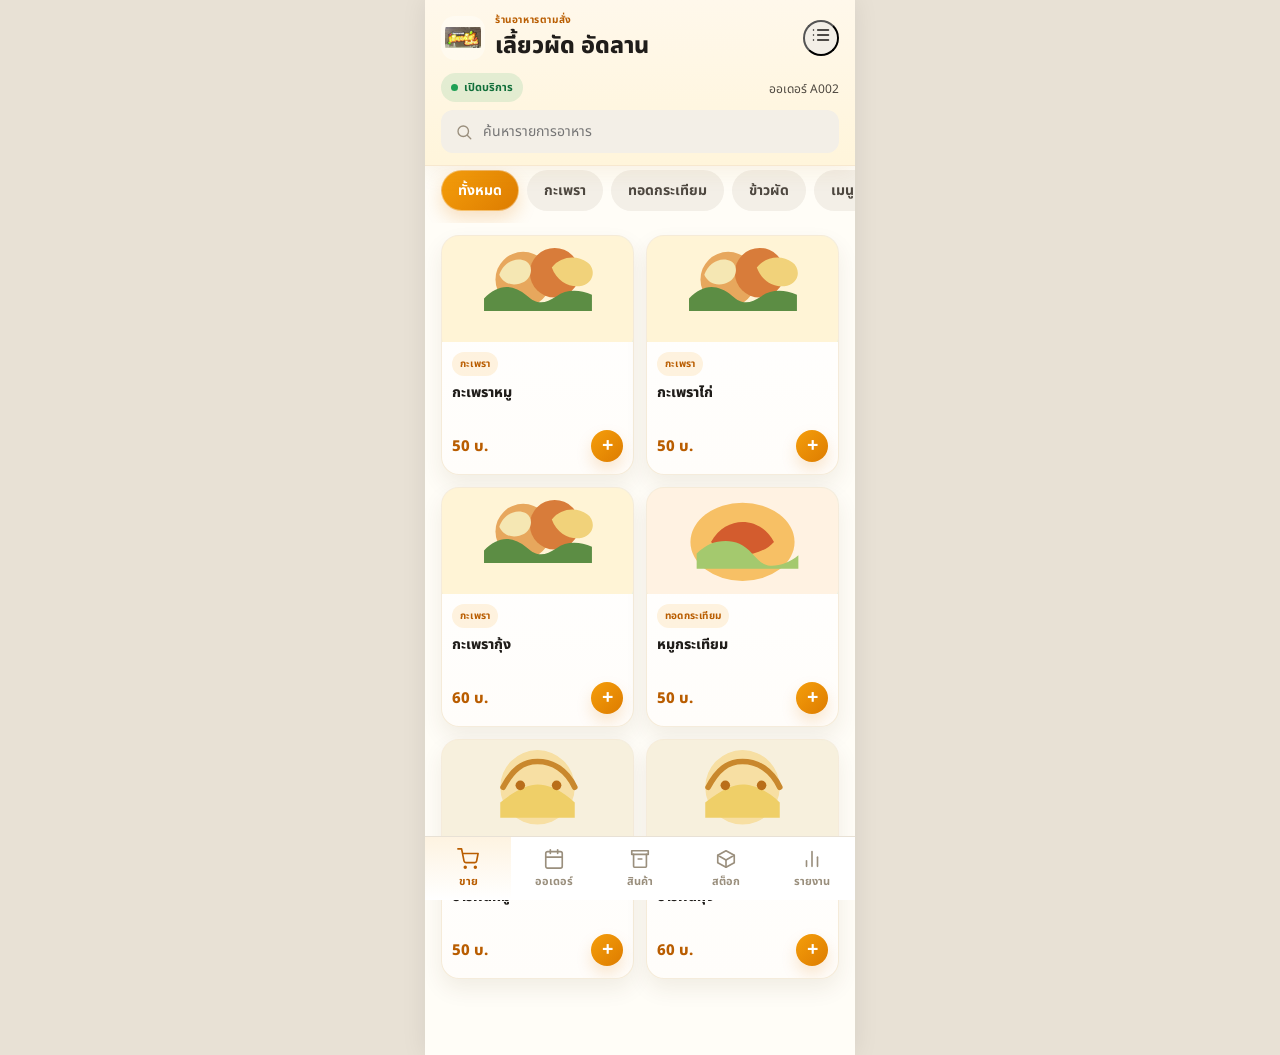
==== index.html @ 387ed3a8 "Refine food list UI" ====
<!DOCTYPE html>
<html lang="th">
<head>
<meta charset="UTF-8">
<meta name="viewport" content="width=device-width, initial-scale=1, maximum-scale=1, viewport-fit=cover">
<title>ครัวตามสั่ง POS</title>
<link rel="stylesheet" href="styles.css">
</head>
<body>

<div id="app">

  <!-- =========================================================
       SCREEN: ขาย (Sales / Order creation)
  ========================================================== -->
  <section class="screen active" id="screen-sales">
    <header class="app-header brand-header">
      <div class="header-row brand-row">
        <div class="brand-block">
          <img src="source/LOGO.png" alt="ร้านอาหารตามสั่ง" class="brand-logo">
          <div>
            <div class="brand-kicker">ร้านอาหารตามสั่ง</div>
            <h1 class="header-title">เลี้ยวผัด อัดลาน</h1>
          </div>
        </div>
        <button class="btn-icon" id="btn-goto-orders-badge" aria-label="ออเดอร์">
          <svg width="20" height="20" viewBox="0 0 24 24" fill="none" stroke="currentColor" stroke-width="1.8" stroke-linecap="round" stroke-linejoin="round"><line x1="8" y1="6" x2="21" y2="6"/><line x1="8" y1="12" x2="21" y2="12"/><line x1="8" y1="18" x2="21" y2="18"/><line x1="3" y1="6" x2="3.01" y2="6"/><line x1="3" y1="12" x2="3.01" y2="12"/><line x1="3" y1="18" x2="3.01" y2="18"/></svg>
        </button>
      </div>
      <div class="header-meta">
        <span class="status-pill">เปิดบริการ</span>
        <span class="header-sub" id="sales-order-number">ออเดอร์ A001</span>
      </div>
      <div class="search-field mt-8">
        <svg width="18" height="18" viewBox="0 0 24 24" fill="none" stroke="currentColor" stroke-width="1.8" stroke-linecap="round" stroke-linejoin="round"><circle cx="11" cy="11" r="7"/><line x1="21" y1="21" x2="16.65" y2="16.65"/></svg>
        <input type="text" id="sales-search" placeholder="ค้นหารายการอาหาร">
      </div>
    </header>

    <div class="tabs-scroll" id="sales-category-tabs"></div>

    <div id="sales-menu-grid" class="menu-grid"></div>
    <div id="sales-empty" class="empty-state hidden"></div>

    <div class="sticky-bar hidden" id="sales-cart-bar">
      <button class="cart-bar-btn" id="btn-view-cart">
        <span id="cart-bar-text">ดูตะกร้า</span>
        <svg width="18" height="18" viewBox="0 0 24 24" fill="none" stroke="currentColor" stroke-width="2" stroke-linecap="round" stroke-linejoin="round"><polyline points="9 18 15 12 9 6"/></svg>
      </button>
    </div>
  </section>

  <!-- =========================================================
       SCREEN: ตะกร้า (Cart / order summary) — reached from sales
  ========================================================== -->
  <section class="screen" id="screen-cart">
    <header class="app-header">
      <div class="header-row">
        <button class="btn-icon" id="btn-cart-back"><svg width="20" height="20" viewBox="0 0 24 24" fill="none" stroke="currentColor" stroke-width="2" stroke-linecap="round" stroke-linejoin="round"><polyline points="15 18 9 12 15 6"/></svg></button>
        <div>
          <h1 class="header-title" style="text-align:right">ตะกร้า</h1>
          <div class="header-sub" id="cart-order-number" style="text-align:right">A001</div>
        </div>
      </div>
    </header>

    <div class="section" id="cart-items-wrap"></div>
    <div class="empty-state hidden" id="cart-empty">
      <svg width="48" height="48" viewBox="0 0 24 24" fill="none" stroke="currentColor" stroke-width="1.5" stroke-linecap="round" stroke-linejoin="round"><circle cx="9" cy="21" r="1"/><circle cx="20" cy="21" r="1"/><path d="M1 1h4l2.68 13.39a2 2 0 0 0 2 1.61h9.72a2 2 0 0 0 2-1.61L23 6H6"/></svg>
      <div class="empty-state-title">ยังไม่มีรายการในตะกร้า</div>
      <div>เลือกเมนูจากหน้าขายเพื่อเริ่มออเดอร์</div>
    </div>

    <div class="section" id="cart-summary-wrap"></div>

    <div class="sticky-cta-wrap">
      <button class="btn btn-primary btn-block btn-lg" id="btn-confirm-order">ยืนยันและส่งเข้าครัว</button>
    </div>
  </section>

  <!-- =========================================================
       SCREEN: ออเดอร์ (Order & kitchen management)
  ========================================================== -->
  <section class="screen" id="screen-orders">
    <header class="app-header">
      <h1 class="header-title">ออเดอร์</h1>
      <div class="header-sub">จัดการออเดอร์และครัว</div>
    </header>
    <div class="tabs-underline" id="orders-tabs"></div>
    <div id="orders-list" class="mt-16"></div>
    <div class="empty-state hidden" id="orders-empty"></div>
  </section>

  <!-- =========================================================
       SCREEN: สินค้า (Product management)
  ========================================================== -->
  <section class="screen" id="screen-products">
    <header class="app-header">
      <h1 class="header-title">สินค้า</h1>
      <div class="header-sub">จัดการเมนู หมวดหมู่ และรายการเสริม</div>
    </header>
    <div class="tabs-underline" id="products-tabs"></div>

    <!-- Sub-tab: รายการอาหาร -->
    <div id="products-pane-items" class="products-pane">
      <div class="section" style="padding-bottom:0">
        <div class="search-field">
          <svg width="18" height="18" viewBox="0 0 24 24" fill="none" stroke="currentColor" stroke-width="1.8" stroke-linecap="round" stroke-linejoin="round"><circle cx="11" cy="11" r="7"/><line x1="21" y1="21" x2="16.65" y2="16.65"/></svg>
          <input type="text" id="products-search" placeholder="ค้นหาเมนู">
        </div>
      </div>
      <div class="tabs-scroll" id="products-filter-tabs"></div>
      <div class="section" id="products-items-list"></div>
      <div class="empty-state hidden" id="products-items-empty"></div>
    </div>

    <!-- Sub-tab: หมวดหมู่ -->
    <div id="products-pane-categories" class="products-pane hidden">
      <div class="section" id="categories-list"></div>
    </div>

    <!-- Sub-tab: รายการเสริม -->
    <div id="products-pane-addons" class="products-pane hidden">
      <div class="section" id="addons-list"></div>
    </div>

    <!-- Sub-tab: หมายเหตุ -->
    <div id="products-pane-comments" class="products-pane hidden">
      <div class="section" id="comments-list"></div>
    </div>

    <button class="fab" id="btn-products-fab">+ <span id="products-fab-label">เพิ่มเมนู</span></button>
  </section>

  <!-- =========================================================
       SCREEN: สต็อก (Inventory)
  ========================================================== -->
  <section class="screen" id="screen-stock">
    <header class="app-header">
      <h1 class="header-title">สต็อก</h1>
      <div class="header-sub">จัดการวัตถุดิบและสต็อก</div>
    </header>

    <div class="section" style="padding-bottom:0">
      <div class="search-field">
        <svg width="18" height="18" viewBox="0 0 24 24" fill="none" stroke="currentColor" stroke-width="1.8" stroke-linecap="round" stroke-linejoin="round"><circle cx="11" cy="11" r="7"/><line x1="21" y1="21" x2="16.65" y2="16.65"/></svg>
        <input type="text" id="stock-search" placeholder="ค้นหาวัตถุดิบ">
      </div>
    </div>
    <div class="tabs-scroll" id="stock-filter-tabs"></div>

    <div class="summary-grid cols-3 mt-8" id="stock-summary"></div>

    <div class="section" id="stock-list"></div>
    <div class="empty-state hidden" id="stock-empty"></div>

    <button class="fab" id="btn-add-ingredient">+ เพิ่มวัตถุดิบ</button>
  </section>

  <!-- =========================================================
       SCREEN: รายงาน (Reports)
  ========================================================== -->
  <section class="screen" id="screen-reports">
    <header class="app-header">
      <h1 class="header-title">รายงาน</h1>
      <div class="header-sub">สรุปรายได้และรายจ่าย</div>
    </header>

    <div class="tabs-scroll" id="reports-date-tabs"></div>
    <div class="section hidden" id="reports-custom-range">
      <div class="form-row">
        <div class="form-group">
          <label class="form-label">จากวันที่</label>
          <input type="date" class="form-input" id="reports-date-from">
        </div>
        <div class="form-group">
          <label class="form-label">ถึงวันที่</label>
          <input type="date" class="form-input" id="reports-date-to">
        </div>
      </div>
    </div>

    <div class="summary-grid" id="reports-summary"></div>

    <div class="tabs-underline mt-16" id="reports-tabs"></div>

    <!-- Sales report pane -->
    <div id="reports-pane-sales" class="reports-pane">
      <div class="section">
        <div class="card">
          <div class="section-title" style="margin-bottom:4px">ยอดขายรายวัน</div>
          <div class="bar-chart" id="reports-chart"></div>
        </div>
      </div>
      <div class="section">
        <div class="section-title">เมนูขายดี 5 อันดับ</div>
        <div id="reports-top-items"></div>
      </div>
      <div class="section">
        <div class="section-title">รายการขายทั้งหมด</div>
        <div id="reports-tx-list"></div>
      </div>
    </div>

    <!-- Expense report pane -->
    <div id="reports-pane-expenses" class="reports-pane hidden">
      <div class="section" id="expense-by-category"></div>
      <div class="section">
        <div class="section-title">รายการรายจ่าย</div>
        <div id="expenses-list"></div>
        <div class="empty-state hidden" id="expenses-empty"></div>
      </div>
      <button class="fab" id="btn-add-expense">+ เพิ่มรายจ่าย</button>
    </div>
  </section>

  <!-- =========================================================
       BOTTOM NAVIGATION
  ========================================================== -->
  <nav class="bottom-nav" id="bottom-nav">
    <button class="nav-item" data-screen="sales">
      <svg viewBox="0 0 24 24" fill="none" stroke="currentColor" stroke-width="1.8" stroke-linecap="round" stroke-linejoin="round"><circle cx="9" cy="21" r="1"/><circle cx="20" cy="21" r="1"/><path d="M1 1h4l2.68 13.39a2 2 0 0 0 2 1.61h9.72a2 2 0 0 0 2-1.61L23 6H6"/></svg>
      <span>ขาย</span>
    </button>
    <button class="nav-item" data-screen="orders">
      <svg viewBox="0 0 24 24" fill="none" stroke="currentColor" stroke-width="1.8" stroke-linecap="round" stroke-linejoin="round"><rect x="3" y="4" width="18" height="18" rx="2"/><line x1="16" y1="2" x2="16" y2="6"/><line x1="8" y1="2" x2="8" y2="6"/><line x1="3" y1="10" x2="21" y2="10"/></svg>
      <span>ออเดอร์</span>
    </button>
    <button class="nav-item" data-screen="products">
      <svg viewBox="0 0 24 24" fill="none" stroke="currentColor" stroke-width="1.8" stroke-linecap="round" stroke-linejoin="round"><path d="M3 3h18v4H3z"/><path d="M5 7v13a1 1 0 0 0 1 1h12a1 1 0 0 0 1-1V7"/><line x1="10" y1="12" x2="14" y2="12"/></svg>
      <span>สินค้า</span>
    </button>
    <button class="nav-item" data-screen="stock">
      <svg viewBox="0 0 24 24" fill="none" stroke="currentColor" stroke-width="1.8" stroke-linecap="round" stroke-linejoin="round"><path d="M21 8l-9-5-9 5 9 5 9-5z"/><path d="M3 8v8l9 5 9-5V8"/><path d="M12 13v8"/></svg>
      <span>สต็อก</span>
    </button>
    <button class="nav-item" data-screen="reports">
      <svg viewBox="0 0 24 24" fill="none" stroke="currentColor" stroke-width="1.8" stroke-linecap="round" stroke-linejoin="round"><line x1="18" y1="20" x2="18" y2="10"/><line x1="12" y1="20" x2="12" y2="4"/><line x1="6" y1="20" x2="6" y2="14"/></svg>
      <span>รายงาน</span>
    </button>
  </nav>

  <!-- =========================================================
       OVERLAY / SHEETS / MODALS (shared)
  ========================================================== -->

  <!-- Product customization bottom sheet -->
  <div class="overlay" id="overlay-customize">
    <div class="sheet" style="max-height:92vh">
      <div class="sheet-handle"></div>
      <div class="sheet-header">
        <h2 id="customize-title">เมนู</h2>
        <button class="btn-icon" data-close="overlay-customize"><svg width="18" height="18" viewBox="0 0 24 24" fill="none" stroke="currentColor" stroke-width="2" stroke-linecap="round" stroke-linejoin="round"><line x1="18" y1="6" x2="6" y2="18"/><line x1="6" y1="6" x2="18" y2="18"/></svg></button>
      </div>
      <div class="sheet-body" id="customize-body"></div>
      <div class="sheet-footer">
        <div class="flex-between mt-8" style="margin-bottom:10px">
          <span class="text-secondary font-bold">ราคารวม</span>
          <span class="font-bold" id="customize-total" style="font-size:var(--fs-h2);color:var(--color-primary-dark)">0 บาท</span>
        </div>
        <button class="btn btn-primary btn-block btn-lg" id="btn-add-to-cart">เพิ่มลงตะกร้า</button>
      </div>
    </div>
  </div>

  <!-- Confirm send-to-kitchen modal -->
  <div class="overlay" id="overlay-confirm-order">
    <div class="modal">
      <h2>ยืนยันส่งออเดอร์เข้าครัว</h2>
      <p id="confirm-order-text">ต้องการส่งออเดอร์นี้เข้าครัวใช่หรือไม่?</p>
      <div class="modal-actions">
        <button class="btn btn-secondary" data-close="overlay-confirm-order">ยกเลิก</button>
        <button class="btn btn-primary" id="btn-confirm-order-yes">ยืนยัน</button>
      </div>
    </div>
  </div>

  <!-- Cancel order: reason sheet -->
  <div class="overlay" id="overlay-cancel-order">
    <div class="sheet">
      <div class="sheet-handle"></div>
      <div class="sheet-header">
        <h2>ยกเลิกออเดอร์</h2>
        <button class="btn-icon" data-close="overlay-cancel-order"><svg width="18" height="18" viewBox="0 0 24 24" fill="none" stroke="currentColor" stroke-width="2" stroke-linecap="round" stroke-linejoin="round"><line x1="18" y1="6" x2="6" y2="18"/><line x1="6" y1="6" x2="18" y2="18"/></svg></button>
      </div>
      <div class="sheet-body">
        <p class="text-secondary" style="margin-top:0">กรุณาเลือกเหตุผลในการยกเลิกออเดอร์</p>
        <div class="chip-select" id="cancel-reason-options"></div>
        <div class="form-group mt-16">
          <label class="form-label">หมายเหตุเพิ่มเติม (ถ้ามี)</label>
          <textarea class="form-textarea" id="cancel-reason-note" placeholder="ระบุรายละเอียดเพิ่มเติม"></textarea>
        </div>
      </div>
      <div class="sheet-footer">
        <button class="btn btn-danger btn-block btn-lg" id="btn-cancel-order-confirm">ยืนยันยกเลิกออเดอร์</button>
      </div>
    </div>
  </div>

  <!-- Order overflow menu -->
  <div class="overlay" id="overlay-order-menu">
    <div class="sheet">
      <div class="sheet-handle"></div>
      <div class="sheet-body" style="padding-top:8px">
        <button class="btn btn-danger-outline btn-block" id="btn-open-cancel-order"><svg width="18" height="18" viewBox="0 0 24 24" fill="none" stroke="currentColor" stroke-width="1.8" stroke-linecap="round" stroke-linejoin="round"><polyline points="3 6 5 6 21 6"/><path d="M19 6l-1 14a2 2 0 0 1-2 2H8a2 2 0 0 1-2-2L5 6"/><path d="M10 11v6"/><path d="M14 11v6"/><path d="M9 6V4a1 1 0 0 1 1-1h4a1 1 0 0 1 1 1v2"/></svg> ยกเลิกออเดอร์</button>
      </div>
    </div>
  </div>

  <!-- Order detail modal (from reports tx list) -->
  <div class="overlay" id="overlay-order-detail">
    <div class="sheet">
      <div class="sheet-handle"></div>
      <div class="sheet-header">
        <h2 id="order-detail-title">รายละเอียดออเดอร์</h2>
        <button class="btn-icon" data-close="overlay-order-detail"><svg width="18" height="18" viewBox="0 0 24 24" fill="none" stroke="currentColor" stroke-width="2" stroke-linecap="round" stroke-linejoin="round"><line x1="18" y1="6" x2="6" y2="18"/><line x1="6" y1="6" x2="18" y2="18"/></svg></button>
      </div>
      <div class="sheet-body" id="order-detail-body"></div>
    </div>
  </div>

  <!-- Add / Edit menu item sheet -->
  <div class="overlay" id="overlay-menu-form">
    <div class="sheet" style="max-height:92vh">
      <div class="sheet-handle"></div>
      <div class="sheet-header">
        <h2 id="menu-form-title">เพิ่มเมนู</h2>
        <button class="btn-icon" data-close="overlay-menu-form"><svg width="18" height="18" viewBox="0 0 24 24" fill="none" stroke="currentColor" stroke-width="2" stroke-linecap="round" stroke-linejoin="round"><line x1="18" y1="6" x2="6" y2="18"/><line x1="6" y1="6" x2="18" y2="18"/></svg></button>
      </div>
      <div class="sheet-body">
        <div class="form-group">
          <label class="form-label">ชื่อเมนู</label>
          <input type="text" class="form-input" id="menu-form-name" placeholder="เช่น กะเพราหมู">
          <div class="form-error">กรุณากรอกชื่อเมนู</div>
        </div>
        <div class="form-group">
          <label class="form-label">หมวดหมู่</label>
          <select class="form-select" id="menu-form-category"></select>
        </div>
        <div class="form-group">
          <label class="form-label">ราคา (บาท)</label>
          <input type="number" inputmode="decimal" class="form-input" id="menu-form-price" placeholder="0">
          <div class="form-error">กรุณากรอกราคาให้ถูกต้อง</div>
        </div>
        <div class="form-group">
          <label class="form-label">รูป Thumbnail เมนู</label>
          <input type="file" accept="image/*" class="form-file" id="menu-form-image">
          <div class="menu-image-preview" id="menu-form-image-preview"></div>
        </div>
        <div class="form-group">
          <label class="form-label">รายการเสริมที่ใช้ได้</label>
          <div class="chip-select" id="menu-form-addons"></div>
        </div>
        <div class="form-group">
          <div class="flex-between">
            <label class="form-label" style="margin:0">สถานะเปิดขาย</label>
            <label class="switch"><input type="checkbox" id="menu-form-active" checked><span class="switch-track"></span></label>
          </div>
        </div>
      </div>
      <div class="sheet-footer">
        <button class="btn btn-primary btn-block btn-lg" id="btn-save-menu">บันทึกเมนู</button>
      </div>
    </div>
  </div>

  <!-- Add / Edit category modal -->
  <div class="overlay" id="overlay-category-form">
    <div class="modal">
      <h2 id="category-form-title">เพิ่มหมวดหมู่</h2>
      <div class="form-group">
        <label class="form-label">ชื่อหมวดหมู่</label>
        <input type="text" class="form-input" id="category-form-name" placeholder="เช่น กะเพรา">
        <div class="form-error">กรุณากรอกชื่อหมวดหมู่</div>
      </div>
      <div class="modal-actions">
        <button class="btn btn-secondary" data-close="overlay-category-form">ยกเลิก</button>
        <button class="btn btn-primary" id="btn-save-category">บันทึก</button>
      </div>
    </div>
  </div>

  <!-- Add / Edit addon modal -->
  <div class="overlay" id="overlay-addon-form">
    <div class="modal">
      <h2 id="addon-form-title">เพิ่มรายการเสริม</h2>
      <div class="form-group">
        <label class="form-label">ชื่อรายการเสริม</label>
        <input type="text" class="form-input" id="addon-form-name" placeholder="เช่น ไข่ดาว">
        <div class="form-error">กรุณากรอกชื่อรายการ</div>
      </div>
      <div class="form-group">
        <label class="form-label">ราคา (บาท)</label>
        <input type="number" inputmode="decimal" class="form-input" id="addon-form-price" placeholder="0">
      </div>
      <div class="modal-actions">
        <button class="btn btn-secondary" data-close="overlay-addon-form">ยกเลิก</button>
        <button class="btn btn-primary" id="btn-save-addon">บันทึก</button>
      </div>
    </div>
  </div>

  <!-- Add / Edit preset comment modal -->
  <div class="overlay" id="overlay-comment-form">
    <div class="modal">
      <h2 id="comment-form-title">เพิ่มหมายเหตุ</h2>
      <div class="form-group">
        <label class="form-label">ข้อความหมายเหตุ</label>
        <input type="text" class="form-input" id="comment-form-text" placeholder="เช่น ไม่ใส่พริก">
        <div class="form-error">กรุณากรอกข้อความ</div>
      </div>
      <div class="modal-actions">
        <button class="btn btn-secondary" data-close="overlay-comment-form">ยกเลิก</button>
        <button class="btn btn-primary" id="btn-save-comment">บันทึก</button>
      </div>
    </div>
  </div>

  <!-- Add ingredient sheet -->
  <div class="overlay" id="overlay-ingredient-form">
    <div class="sheet" style="max-height:92vh">
      <div class="sheet-handle"></div>
      <div class="sheet-header">
        <h2>เพิ่มวัตถุดิบ</h2>
        <button class="btn-icon" data-close="overlay-ingredient-form"><svg width="18" height="18" viewBox="0 0 24 24" fill="none" stroke="currentColor" stroke-width="2" stroke-linecap="round" stroke-linejoin="round"><line x1="18" y1="6" x2="6" y2="18"/><line x1="6" y1="6" x2="18" y2="18"/></svg></button>
      </div>
      <div class="sheet-body">
        <div class="form-group">
          <label class="form-label">ชื่อวัตถุดิบ</label>
          <input type="text" class="form-input" id="ingredient-form-name" placeholder="เช่น เนื้อหมู">
          <div class="form-error">กรุณากรอกชื่อวัตถุดิบ</div>
        </div>
        <div class="form-row">
          <div class="form-group">
            <label class="form-label">จำนวนเริ่มต้น</label>
            <input type="number" inputmode="decimal" class="form-input" id="ingredient-form-qty" placeholder="0">
          </div>
          <div class="form-group">
            <label class="form-label">หน่วย</label>
            <select class="form-select" id="ingredient-form-unit">
              <option value="กรัม">กรัม</option>
              <option value="กิโลกรัม">กิโลกรัม</option>
              <option value="มิลลิลิตร">มิลลิลิตร</option>
              <option value="ลิตร">ลิตร</option>
              <option value="ขวด">ขวด</option>
              <option value="ชิ้น">ชิ้น</option>
            </select>
          </div>
        </div>
        <div class="form-group">
          <label class="form-label">ราคาต่อหน่วย (บาท)</label>
          <input type="number" inputmode="decimal" class="form-input" id="ingredient-form-price" placeholder="0">
        </div>
        <div class="form-group">
          <label class="form-label">สต็อกขั้นต่ำ (ไม่บังคับ)</label>
          <input type="number" inputmode="decimal" class="form-input" id="ingredient-form-min" placeholder="0">
        </div>
      </div>
      <div class="sheet-footer">
        <button class="btn btn-primary btn-block btn-lg" id="btn-save-ingredient">บันทึกวัตถุดิบ</button>
      </div>
    </div>
  </div>

  <!-- Stock adjustment sheet -->
  <div class="overlay" id="overlay-stock-adjust">
    <div class="sheet" style="max-height:92vh">
      <div class="sheet-handle"></div>
      <div class="sheet-header">
        <h2 id="stock-adjust-title">ปรับสต็อก</h2>
        <button class="btn-icon" data-close="overlay-stock-adjust"><svg width="18" height="18" viewBox="0 0 24 24" fill="none" stroke="currentColor" stroke-width="2" stroke-linecap="round" stroke-linejoin="round"><line x1="18" y1="6" x2="6" y2="18"/><line x1="6" y1="6" x2="18" y2="18"/></svg></button>
      </div>
      <div class="sheet-body">
        <div class="card" style="margin-bottom:16px">
          <div class="flex-between">
            <span class="text-secondary">จำนวนคงเหลือปัจจุบัน</span>
            <span class="font-bold" id="stock-adjust-current">0</span>
          </div>
        </div>
        <div class="form-group">
          <label class="form-label">ประเภทการปรับ</label>
          <div class="chip-select" id="stock-adjust-type"></div>
        </div>
        <div class="form-group">
          <label class="form-label" id="stock-adjust-qty-label">จำนวนที่เพิ่ม/ลด</label>
          <input type="number" inputmode="decimal" class="form-input" id="stock-adjust-qty" placeholder="0">
        </div>
        <div class="card" style="margin-bottom:16px">
          <div class="flex-between">
            <span class="text-secondary">จำนวนคงเหลือหลังปรับ</span>
            <span class="font-bold" id="stock-adjust-after">0</span>
          </div>
          <div class="badge badge-red mt-8 hidden" id="stock-adjust-warning">ใกล้หมด</div>
        </div>
        <div class="form-group">
          <label class="form-label">หมายเหตุ</label>
          <textarea class="form-textarea" id="stock-adjust-note" placeholder="ระบุหมายเหตุ (ถ้ามี)"></textarea>
        </div>
      </div>
      <div class="sheet-footer">
        <button class="btn btn-primary btn-block btn-lg" id="btn-save-stock-adjust">ยืนยันการปรับสต็อก</button>
      </div>
    </div>
  </div>

  <!-- Add expense sheet -->
  <div class="overlay" id="overlay-expense-form">
    <div class="sheet" style="max-height:92vh">
      <div class="sheet-handle"></div>
      <div class="sheet-header">
        <h2 id="expense-form-title">เพิ่มรายจ่าย</h2>
        <button class="btn-icon" data-close="overlay-expense-form"><svg width="18" height="18" viewBox="0 0 24 24" fill="none" stroke="currentColor" stroke-width="2" stroke-linecap="round" stroke-linejoin="round"><line x1="18" y1="6" x2="6" y2="18"/><line x1="6" y1="6" x2="18" y2="18"/></svg></button>
      </div>
      <div class="sheet-body">
        <div class="form-group">
          <label class="form-label">ชื่อรายการ</label>
          <input type="text" class="form-input" id="expense-form-name" placeholder="เช่น ซื้อวัตถุดิบตลาดสด">
          <div class="form-error">กรุณากรอกชื่อรายการ</div>
        </div>
        <div class="form-group">
          <label class="form-label">หมวดหมู่</label>
          <select class="form-select" id="expense-form-category">
            <option value="ค่าวัตถุดิบ">ค่าวัตถุดิบ</option>
            <option value="ค่าเช่าที่">ค่าเช่าที่</option>
            <option value="ค่าน้ำ">ค่าน้ำ</option>
            <option value="ค่าไฟ">ค่าไฟ</option>
            <option value="ค่าแรง">ค่าแรง</option>
            <option value="อื่นๆ">อื่นๆ</option>
          </select>
        </div>
        <div class="form-group">
          <label class="form-label">จำนวนเงิน (บาท)</label>
          <input type="number" inputmode="decimal" class="form-input" id="expense-form-amount" placeholder="0">
          <div class="form-error">กรุณากรอกจำนวนเงินให้ถูกต้อง</div>
        </div>
        <div class="form-group">
          <label class="form-label">วันที่</label>
          <input type="date" class="form-input" id="expense-form-date">
        </div>
        <div class="form-group">
          <label class="form-label">หมายเหตุ</label>
          <textarea class="form-textarea" id="expense-form-note" placeholder="ระบุหมายเหตุ (ถ้ามี)"></textarea>
        </div>
      </div>
      <div class="sheet-footer">
        <button class="btn btn-primary btn-block btn-lg" id="btn-save-expense">บันทึกรายจ่าย</button>
      </div>
    </div>
  </div>

  <!-- Generic delete confirmation modal -->
  <div class="overlay" id="overlay-delete-confirm">
    <div class="modal">
      <h2>ยืนยันการลบ</h2>
      <p id="delete-confirm-text">ต้องการลบรายการนี้ใช่หรือไม่? การลบไม่สามารถย้อนกลับได้</p>
      <div class="modal-actions">
        <button class="btn btn-secondary" data-close="overlay-delete-confirm">ยกเลิก</button>
        <button class="btn btn-danger" id="btn-delete-confirm-yes">ลบ</button>
      </div>
    </div>
  </div>

  <!-- Toasts -->
  <div class="toast-container" id="toast-container"></div>

</div>

<script>
/* =========================================================================
   ครัวตามสั่ง POS — Application Logic
   All state lives in localStorage under STORAGE_KEY. No backend, no build step.
   ========================================================================= */

(function () {
  'use strict';

  var STORAGE_KEY = 'krua_tamsang_pos_v1';
  var CLOUD_STATE_ENDPOINT = '/api/state';

  function canUseCloudflareSync() {
    var host = window.location.hostname || '';
    return host !== 'localhost' && host !== '127.0.0.1' && window.location.protocol !== 'file:';
  }

  async function syncStateToCloudflare(s) {
    if (!canUseCloudflareSync()) return;

    try {
      await fetch(CLOUD_STATE_ENDPOINT, {
        method: 'POST',
        headers: { 'Content-Type': 'application/json' },
        body: JSON.stringify(s || state)
      });
    } catch (e) {
      // Cloud sync is optional. Keep working in local mode if it fails.
    }
  }

  async function hydrateStateFromCloudflare() {
    if (!canUseCloudflareSync()) return false;

    try {
      var response = await fetch(CLOUD_STATE_ENDPOINT, { method: 'GET' });
      if (!response.ok) return false;

      var payload = await response.json();
      if (!payload || !payload.data || typeof payload.data !== 'object') return false;

      state = payload.data;
      return true;
    } catch (e) {
      return false;
    }
  }

  /* =======================================================================
     1. SEED DATA — used only on first run (no saved state yet)
     ======================================================================= */
  function seedState() {
    var categories = [
      { id: 'cat-kaprao', name: 'กะเพรา' },
      { id: 'cat-fried-garlic', name: 'ทอดกระเทียม' },
      { id: 'cat-fried-rice', name: 'ข้าวผัด' },
      { id: 'cat-noodle', name: 'เมนูเส้น' },
      { id: 'cat-drink', name: 'เครื่องดื่ม' }
    ];
    var addons = [
      { id: 'addon-egg-soft', name: 'ไข่ดาวไม่สุก', price: 15, active: true },
      { id: 'addon-egg-hard', name: 'ไข่ดาวสุก', price: 15, active: true },
      { id: 'addon-egg-omelet', name: 'ไข่เจียว', price: 20, active: true },
      { id: 'addon-rice', name: 'เพิ่มข้าว', price: 10, active: true }
    ];
    var comments = [
      { id: 'cm-no-chili', text: 'ไม่ใส่พริก', active: true },
      { id: 'cm-less-spicy', text: 'เผ็ดน้อย', active: true },
      { id: 'cm-less-rice', text: 'ข้าวน้อย', active: true },
      { id: 'cm-no-msg', text: 'ไม่ใส่ผงชูรส', active: true }
    ];
    var allAddonIds = addons.map(function (a) { return a.id; });
    var menuItems = [
      { id: 'menu-kaprao-pork', name: 'กะเพราหมู', categoryId: 'cat-kaprao', price: 50, addonIds: allAddonIds, active: true, thumbnail: 'Menu-img/default-kaprao.svg' },
      { id: 'menu-kaprao-chicken', name: 'กะเพราไก่', categoryId: 'cat-kaprao', price: 50, addonIds: allAddonIds, active: true, thumbnail: 'Menu-img/default-kaprao.svg' },
      { id: 'menu-kaprao-shrimp', name: 'กะเพรากุ้ง', categoryId: 'cat-kaprao', price: 60, addonIds: allAddonIds, active: true, thumbnail: 'Menu-img/default-kaprao.svg' },
      { id: 'menu-garlic-pork', name: 'หมูกระเทียม', categoryId: 'cat-fried-garlic', price: 50, addonIds: allAddonIds, active: true, thumbnail: 'Menu-img/default-fried.svg' },
      { id: 'menu-fried-rice-pork', name: 'ข้าวผัดหมู', categoryId: 'cat-fried-rice', price: 50, addonIds: allAddonIds, active: true, thumbnail: 'Menu-img/default-rice.svg' },
      { id: 'menu-fried-rice-shrimp', name: 'ข้าวผัดกุ้ง', categoryId: 'cat-fried-rice', price: 60, addonIds: allAddonIds, active: true, thumbnail: 'Menu-img/default-rice.svg' }
    ];
    var ingredients = [
      { id: 'ing-pork', name: 'เนื้อหมู', qty: 5, unit: 'กิโลกรัม', pricePerUnit: 140, minStock: 1 },
      { id: 'ing-shrimp', name: 'กุ้ง', qty: 2, unit: 'กิโลกรัม', pricePerUnit: 220, minStock: 0.5 },
      { id: 'ing-oyster-sauce', name: 'ซอสน้ำมันหอย', qty: 3, unit: 'ขวด', pricePerUnit: 45, minStock: 1 },
      { id: 'ing-msg', name: 'ผงชูรส', qty: 800, unit: 'กรัม', pricePerUnit: 0.08, minStock: 100 },
      { id: 'ing-sugar', name: 'น้ำตาล', qty: 100, unit: 'กรัม', pricePerUnit: 0.03, minStock: 200 }
    ];

    var now = Date.now();
    var order1Time = now - 8 * 60 * 1000;
    var order2Time = now - 18 * 60 * 1000;
    var order3Time = now - 40 * 60 * 1000;

    function line(menuId, name, price, qty, addonList, commentList, note) {
      var addonSum = addonList.reduce(function (s, a) { return s + a.price; }, 0);
      var unitPrice = price + addonSum;
      return {
        id: uid(), menuItemId: menuId, name: name, basePrice: price, qty: qty,
        addons: addonList, comments: commentList, note: note || '',
        unitPrice: unitPrice, lineTotal: unitPrice * qty
      };
    }

    var orders = [
      {
        id: uid(), number: 'A001', status: 'pending', createdAt: order1Time,
        items: [
          line('menu-kaprao-pork', 'กะเพราหมู', 50, 1, [{ id: 'addon-egg-soft', name: 'ไข่ดาวไม่สุก', price: 15 }], ['ไม่ใส่พริก'], ''),
          line('menu-fried-rice-shrimp', 'ข้าวผัดกุ้ง', 60, 2, [], ['ไม่ใส่ผงชูรส'], '')
        ],
        subtotal: 0, discount: 0, total: 0
      },
      {
        id: uid(), number: 'A000', status: 'preparing', createdAt: order2Time, startedAt: order2Time + 60000,
        items: [ line('menu-kaprao-chicken', 'กะเพราไก่', 50, 1, [{ id: 'addon-egg-hard', name: 'ไข่ดาวสุก', price: 15 }], [], '') ],
        subtotal: 0, discount: 0, total: 0
      },
      {
        id: uid(), number: 'A-1', status: 'cancelled', createdAt: order3Time,
        items: [ line('menu-kaprao-shrimp', 'กะเพรากุ้ง', 60, 1, [], [], '') ],
        subtotal: 0, discount: 0, total: 0, cancelReason: 'ลูกค้ายกเลิก'
      }
    ];

    // Generate a batch of completed sales earlier today so the reports
    // screen has meaningful data to show immediately.
    var doneRecipes = [
      [['menu-kaprao-pork', 'กะเพราหมู', 50, 1], ['menu-fried-rice-pork', 'ข้าวผัดหมู', 50, 1]],
      [['menu-kaprao-chicken', 'กะเพราไก่', 50, 2]],
      [['menu-kaprao-shrimp', 'กะเพรากุ้ง', 60, 1], ['menu-garlic-pork', 'หมูกระเทียม', 50, 1]],
      [['menu-fried-rice-shrimp', 'ข้าวผัดกุ้ง', 60, 2]],
      [['menu-garlic-pork', 'หมูกระเทียม', 50, 1]],
      [['menu-kaprao-pork', 'กะเพราหมู', 50, 3]],
      [['menu-fried-rice-pork', 'ข้าวผัดหมู', 50, 1], ['menu-kaprao-chicken', 'กะเพราไก่', 50, 1]],
      [['menu-kaprao-shrimp', 'กะเพรากุ้ง', 60, 2]],
      [['menu-fried-rice-shrimp', 'ข้าวผัดกุ้ง', 60, 1]],
      [['menu-kaprao-pork', 'กะเพราหมู', 50, 1], ['menu-kaprao-shrimp', 'กะเพรากุ้ง', 60, 1]],
      [['menu-garlic-pork', 'หมูกระเทียม', 50, 2]],
      [['menu-kaprao-chicken', 'กะเพราไก่', 50, 1]]
    ];
    doneRecipes.forEach(function (recipe, idx) {
      var t = now - (60 + idx * 27) * 60 * 1000;
      var items = recipe.map(function (r) { return line(r[0], r[1], r[2], r[3], [], [], ''); });
      orders.push({
        id: uid(), number: 'A-' + (idx + 2),
        status: 'done', createdAt: t, startedAt: t + 60000, doneAt: t + 600000,
        items: items, subtotal: 0, discount: 0, total: 0
      });
    });

    orders.forEach(function (o) {
      o.subtotal = o.items.reduce(function (s, it) { return s + it.lineTotal; }, 0);
      o.total = o.subtotal - o.discount;
    });

    var expenses = [
      { id: uid(), name: 'ซื้อวัตถุดิบตลาดสด', category: 'ค่าวัตถุดิบ', amount: 1200, date: todayStr(), note: '' },
      { id: uid(), name: 'ค่าเช่าที่ประจำเดือน', category: 'ค่าเช่าที่', amount: 1500, date: todayStr(), note: '' },
      { id: uid(), name: 'ค่าไฟฟ้า', category: 'ค่าไฟ', amount: 500, date: todayStr(), note: '' }
    ];

    return {
      nextOrderNum: 2,
      categories: categories,
      addons: addons,
      comments: comments,
      menuItems: menuItems,
      ingredients: ingredients,
      stockLogs: [],
      orders: orders,
      expenses: expenses,
      cart: []
    };
  }

  /* =======================================================================
     2. STATE / STORAGE
     ======================================================================= */
  var state = loadState();

  async function bootstrapState() {
    var cloudLoaded = await hydrateStateFromCloudflare();
    if (cloudLoaded) {
      try {
        localStorage.setItem(STORAGE_KEY, JSON.stringify(state));
      } catch (e) {
        // Ignore local persistence issues during initial hydration.
      }
    }
    return true;
  }

  function loadState() {
    try {
      var raw = localStorage.getItem(STORAGE_KEY);
      if (raw) return JSON.parse(raw);
    } catch (e) { /* fall through to seed */ }
    var seeded = seedState();
    persist(seeded);
    return seeded;
  }

  function persist(s) {
    try {
      localStorage.setItem(STORAGE_KEY, JSON.stringify(s || state));
    } catch (e) {
      showToast('ไม่สามารถบันทึกข้อมูลได้ กรุณาลองใหม่', 'error');
    }

    syncStateToCloudflare(s || state);
  }

  function save() { persist(state); }

  /* =======================================================================
     3. UTILITIES
     ======================================================================= */
  function uid() { return 'id-' + Date.now().toString(36) + '-' + Math.random().toString(36).slice(2, 9); }

  function resolveMenuThumbnail(menuItem) {
    if (!menuItem) return 'Menu-img/default-fried.svg';
    if (menuItem.thumbnail && (menuItem.thumbnail.indexOf('data:') === 0 || menuItem.thumbnail.indexOf('Menu-img/') === 0 || menuItem.thumbnail.indexOf('/') === 0 || menuItem.thumbnail.indexOf('http') === 0)) {
      return menuItem.thumbnail;
    }
    return 'Menu-img/default-fried.svg';
  }

  function money(n) {
    n = Number(n) || 0;
    return n.toLocaleString('th-TH', { minimumFractionDigits: 0, maximumFractionDigits: 2 });
  }

  function todayStr() {
    var d = new Date();
    var m = String(d.getMonth() + 1).padStart(2, '0');
    var day = String(d.getDate()).padStart(2, '0');
    return d.getFullYear() + '-' + m + '-' + day;
  }

  function formatTime(ts) {
    var d = new Date(ts);
    return String(d.getHours()).padStart(2, '0') + ':' + String(d.getMinutes()).padStart(2, '0');
  }

  function formatDateThai(dateStr) {
    var d = new Date(dateStr);
    var months = ['ม.ค.', 'ก.พ.', 'มี.ค.', 'เม.ย.', 'พ.ค.', 'มิ.ย.', 'ก.ค.', 'ส.ค.', 'ก.ย.', 'ต.ค.', 'พ.ย.', 'ธ.ค.'];
    return d.getDate() + ' ' + months[d.getMonth()] + ' ' + (d.getFullYear() + 543);
  }

  function escapeHtml(str) {
    return String(str == null ? '' : str).replace(/[&<>"']/g, function (c) {
      return { '&': '&amp;', '<': '&lt;', '>': '&gt;', '"': '&quot;', "'": '&#39;' }[c];
    });
  }

  function waitMinutes(ts) { return Math.max(0, Math.floor((Date.now() - ts) / 60000)); }

  function nextOrderLabel() { return 'A' + String(state.nextOrderNum).padStart(3, '0'); }

  function getActiveOrders() {
    return state.orders.filter(function (o) { return o.status === 'pending' || o.status === 'preparing'; });
  }

  /* =======================================================================
     4. TOASTS
     ======================================================================= */
  function showToast(msg, type) {
    var container = document.getElementById('toast-container');
    var el = document.createElement('div');
    el.className = 'toast' + (type ? ' ' + type : '');
    el.textContent = msg;
    container.appendChild(el);
    setTimeout(function () {
      el.style.transition = 'opacity 0.2s ease';
      el.style.opacity = '0';
      setTimeout(function () { el.remove(); }, 200);
    }, 2200);
  }

  /* =======================================================================
     5. OVERLAY (bottom sheets / modals) HELPERS
     ======================================================================= */
  function openOverlay(id) {
    var el = document.getElementById(id);
    if (el) el.classList.add('open');
  }
  function closeOverlay(id) {
    var el = document.getElementById(id);
    if (el) el.classList.remove('open');
  }
  function closeAllOverlays() {
    document.querySelectorAll('.overlay.open').forEach(function (el) { el.classList.remove('open'); });
  }

  document.addEventListener('click', function (e) {
    // Close overlay by clicking backdrop
    if (e.target.classList.contains('overlay')) {
      e.target.classList.remove('open');
      return;
    }
    var closeBtn = e.target.closest('[data-close]');
    if (closeBtn) { closeOverlay(closeBtn.getAttribute('data-close')); }
  });

  /* =======================================================================
     6. NAVIGATION
     ======================================================================= */
  var currentScreen = 'sales';

  function goToScreen(name) {
    currentScreen = name;
    document.querySelectorAll('.screen').forEach(function (s) { s.classList.remove('active'); });
    var target = document.getElementById('screen-' + name);
    if (target) target.classList.add('active');
    document.querySelectorAll('.nav-item').forEach(function (b) {
      b.classList.toggle('active', b.getAttribute('data-screen') === name);
    });
    document.getElementById('bottom-nav').style.display = (name === 'cart') ? 'none' : 'flex';
    window.scrollTo(0, 0);
    renderCurrentScreen();
  }

  function renderCurrentScreen() {
    if (currentScreen === 'sales') renderSales();
    else if (currentScreen === 'cart') renderCart();
    else if (currentScreen === 'orders') renderOrders();
    else if (currentScreen === 'products') renderProducts();
    else if (currentScreen === 'stock') renderStock();
    else if (currentScreen === 'reports') renderReports();
  }

  document.querySelectorAll('.nav-item').forEach(function (btn) {
    btn.addEventListener('click', function () { goToScreen(btn.getAttribute('data-screen')); });
  });
  document.getElementById('btn-goto-orders-badge').addEventListener('click', function () { goToScreen('orders'); });

  /* =======================================================================
     7. SALES SCREEN
     ======================================================================= */
  var salesFilter = { category: 'all', search: '' };

  function cartTotal() {
    return state.cart.reduce(function (s, it) { return s + it.lineTotal; }, 0);
  }
  function cartCount() {
    return state.cart.reduce(function (s, it) { return s + it.qty; }, 0);
  }

  function renderSales() {
    document.getElementById('sales-order-number').textContent = 'ออเดอร์ ' + nextOrderLabel();

    var tabsEl = document.getElementById('sales-category-tabs');
    var tabs = [{ id: 'all', name: 'ทั้งหมด' }].concat(state.categories);
    tabsEl.innerHTML = tabs.map(function (c) {
      return '<button class="tab-chip' + (salesFilter.category === c.id ? ' active' : '') + '" data-action="sales-filter-cat" data-id="' + c.id + '">' + escapeHtml(c.name) + '</button>';
    }).join('');

    var items = state.menuItems.filter(function (m) {
      if (salesFilter.category !== 'all' && m.categoryId !== salesFilter.category) return false;
      if (salesFilter.search && m.name.indexOf(salesFilter.search) === -1) return false;
      return true;
    });

    var grid = document.getElementById('sales-menu-grid');
    var emptyEl = document.getElementById('sales-empty');
    if (items.length === 0) {
      grid.innerHTML = '';
      emptyEl.classList.remove('hidden');
      emptyEl.innerHTML = '<svg width="48" height="48" viewBox="0 0 24 24" fill="none" stroke="currentColor" stroke-width="1.5"><circle cx="11" cy="11" r="7"/><line x1="21" y1="21" x2="16.65" y2="16.65"/></svg><div class="empty-state-title">ไม่พบเมนูที่ค้นหา</div><div>ลองค้นหาด้วยคำอื่น หรือเลือกหมวดหมู่อื่น</div>';
    } else {
      emptyEl.classList.add('hidden');
      grid.innerHTML = items.map(function (m) {
        var disabled = !m.active;
        var thumb = resolveMenuThumbnail(m);
        var category = state.categories.find(function (c) { return c.id === m.categoryId; });
        return '' +
          '<div class="menu-card' + (disabled ? ' unavailable' : '') + '">' +
            '<div class="menu-card-thumb">' +
              '<img src="' + escapeHtml(thumb) + '" alt="' + escapeHtml(m.name) + '" class="menu-card-thumb-image">' +
              '<span class="menu-card-thumb-fallback"><svg width="28" height="28" viewBox="0 0 24 24" fill="none" stroke="currentColor" stroke-width="1.5"><circle cx="12" cy="12" r="9"/><path d="M8 12h8M12 8v8"/></svg></span>' +
            '</div>' +
            '<div class="menu-card-body">' +
              '<div class="menu-card-meta">' +
                '<span class="menu-card-category">' + escapeHtml(category ? category.name : 'เมนู') + '</span>' +
                (disabled ? '<span class="badge badge-gray">งดขาย</span>' : '') +
              '</div>' +
              '<div class="menu-card-name">' + escapeHtml(m.name) + '</div>' +
              '<div class="menu-card-bottom">' +
                '<span class="menu-card-price">' + money(m.price) + ' บ.</span>' +
                '<button class="btn-add-round" data-action="open-customize" data-id="' + m.id + '" ' + (disabled ? 'disabled' : '') + '>+</button>' +
              '</div>' +
            '</div>' +
          '</div>';
      }).join('');
    }

    var cartBar = document.getElementById('sales-cart-bar');
    if (cartCount() > 0) {
      cartBar.classList.remove('hidden');
      document.getElementById('cart-bar-text').textContent = 'ดูตะกร้า · ' + cartCount() + ' รายการ · ' + money(cartTotal()) + ' บาท';
    } else {
      cartBar.classList.add('hidden');
    }
  }

  document.getElementById('sales-search').addEventListener('input', function (e) {
    salesFilter.search = e.target.value.trim();
    renderSales();
  });
  document.getElementById('btn-view-cart').addEventListener('click', function () { goToScreen('cart'); });
  document.getElementById('btn-cart-back').addEventListener('click', function () { goToScreen('sales'); });

  /* =======================================================================
     8. PRODUCT CUSTOMIZATION BOTTOM SHEET
     ======================================================================= */
  var customizeState = null; // { menuItem, qty, selectedAddonIds:Set, selectedCommentIds:Set, note, editingCartUid }

  function openCustomizeSheet(menuItemId, editingCartUid) {
    var menuItem = state.menuItems.find(function (m) { return m.id === menuItemId; });
    if (!menuItem) return;
    var existing = editingCartUid ? state.cart.find(function (c) { return c.id === editingCartUid; }) : null;

    customizeState = {
      menuItem: menuItem,
      qty: existing ? existing.qty : 1,
      selectedAddonIds: new Set(existing ? existing.addons.map(function (a) { return a.id; }) : []),
      selectedCommentIds: new Set(existing ? state.comments.filter(function (c) { return existing.comments.indexOf(c.text) !== -1; }).map(function (c) { return c.id; }) : []),
      note: existing ? existing.note : '',
      editingCartUid: editingCartUid || null
    };
    document.getElementById('customize-title').textContent = menuItem.name;
    renderCustomizeSheet();
    openOverlay('overlay-customize');
  }

  function renderCustomizeSheet() {
    var cs = customizeState;
    var availableAddons = state.addons.filter(function (a) { return a.active && cs.menuItem.addonIds.indexOf(a.id) !== -1; });
    var activeComments = state.comments.filter(function (c) { return c.active; });

    var html = '';
    html += '<div class="flex-between">';
    html += '<div><div class="font-bold" style="font-size:var(--fs-h3)">' + escapeHtml(cs.menuItem.name) + '</div>';
    html += '<div class="text-secondary mt-8" style="margin-top:2px">ราคาเริ่มต้น ' + money(cs.menuItem.price) + ' บาท</div></div>';
    html += '<div class="stepper">' +
      '<button class="stepper-btn" data-action="cust-qty" data-delta="-1">−</button>' +
      '<span class="stepper-value">' + cs.qty + '</span>' +
      '<button class="stepper-btn" data-action="cust-qty" data-delta="1">+</button>' +
      '</div>';
    html += '</div>';

    if (availableAddons.length) {
      html += '<div class="form-group mt-16"><label class="form-label">รายการเสริม (เลือกได้หลายรายการ)</label><div class="chip-select">';
      availableAddons.forEach(function (a) {
        var sel = cs.selectedAddonIds.has(a.id);
        html += '<button class="chip-option' + (sel ? ' selected' : '') + '" data-action="cust-toggle-addon" data-id="' + a.id + '">' + escapeHtml(a.name) + ' +' + money(a.price) + '</button>';
      });
      html += '</div></div>';
    }

    if (activeComments.length) {
      html += '<div class="form-group"><label class="form-label">หมายเหตุที่ใช้บ่อย (เลือกได้หลายรายการ)</label><div class="chip-select">';
      activeComments.forEach(function (c) {
        var sel = cs.selectedCommentIds.has(c.id);
        html += '<button class="chip-option' + (sel ? ' selected' : '') + '" data-action="cust-toggle-comment" data-id="' + c.id + '">' + escapeHtml(c.text) + '</button>';
      });
      html += '</div></div>';
    }

    html += '<div class="form-group">' +
      '<label class="form-label">โน้ตเพิ่มเติม</label>' +
      '<textarea class="form-textarea" id="cust-note" placeholder="ระบุรายละเอียดเพิ่มเติม เช่น ไม่เอาแตงกวา">' + escapeHtml(cs.note) + '</textarea>' +
      '</div>';

    document.getElementById('customize-body').innerHTML = html;
    var noteEl = document.getElementById('cust-note');
    noteEl.addEventListener('input', function (e) { customizeState.note = e.target.value; });

    updateCustomizeTotal();
  }

  function customizeUnitPrice() {
    var cs = customizeState;
    var addonSum = 0;
    cs.selectedAddonIds.forEach(function (id) {
      var a = state.addons.find(function (x) { return x.id === id; });
      if (a) addonSum += a.price;
    });
    return cs.menuItem.price + addonSum;
  }

  function updateCustomizeTotal() {
    var total = customizeUnitPrice() * customizeState.qty;
    document.getElementById('customize-total').textContent = money(total) + ' บาท';
  }

  document.getElementById('customize-body').addEventListener('click', function (e) {
    var btn = e.target.closest('[data-action]');
    if (!btn) return;
    var action = btn.getAttribute('data-action');
    if (action === 'cust-qty') {
      var delta = Number(btn.getAttribute('data-delta'));
      customizeState.qty = Math.max(1, customizeState.qty + delta);
      renderCustomizeSheet();
    } else if (action === 'cust-toggle-addon') {
      var id = btn.getAttribute('data-id');
      if (customizeState.selectedAddonIds.has(id)) customizeState.selectedAddonIds.delete(id);
      else customizeState.selectedAddonIds.add(id);
      renderCustomizeSheet();
    } else if (action === 'cust-toggle-comment') {
      var cid = btn.getAttribute('data-id');
      if (customizeState.selectedCommentIds.has(cid)) customizeState.selectedCommentIds.delete(cid);
      else customizeState.selectedCommentIds.add(cid);
      renderCustomizeSheet();
    }
  });

  document.getElementById('btn-add-to-cart').addEventListener('click', function () {
    var cs = customizeState;
    var addons = [];
    cs.selectedAddonIds.forEach(function (id) {
      var a = state.addons.find(function (x) { return x.id === id; });
      if (a) addons.push({ id: a.id, name: a.name, price: a.price });
    });
    var comments = [];
    cs.selectedCommentIds.forEach(function (id) {
      var c = state.comments.find(function (x) { return x.id === id; });
      if (c) comments.push(c.text);
    });
    var unitPrice = customizeUnitPrice();
    var item = {
      id: cs.editingCartUid || uid(),
      menuItemId: cs.menuItem.id,
      name: cs.menuItem.name,
      basePrice: cs.menuItem.price,
      qty: cs.qty,
      addons: addons,
      comments: comments,
      note: cs.note || '',
      unitPrice: unitPrice,
      lineTotal: unitPrice * cs.qty
    };
    if (cs.editingCartUid) {
      var idx = state.cart.findIndex(function (c) { return c.id === cs.editingCartUid; });
      if (idx !== -1) state.cart[idx] = item;
    } else {
      state.cart.push(item);
    }
    save();
    closeOverlay('overlay-customize');
    showToast('เพิ่ม ' + cs.menuItem.name + ' ลงตะกร้าแล้ว', 'success');
    renderSales();
    if (currentScreen === 'cart') renderCart();
  });

  /* =======================================================================
     9. CART SCREEN
     ======================================================================= */
  function renderCart() {
    document.getElementById('cart-order-number').textContent = nextOrderLabel();
    var wrap = document.getElementById('cart-items-wrap');
    var emptyEl = document.getElementById('cart-empty');
    var summaryWrap = document.getElementById('cart-summary-wrap');
    var ctaWrap = document.querySelector('.sticky-cta-wrap');

    if (state.cart.length === 0) {
      wrap.innerHTML = '';
      summaryWrap.innerHTML = '';
      emptyEl.classList.remove('hidden');
      ctaWrap.style.display = 'none';
      return;
    }
    emptyEl.classList.add('hidden');
    ctaWrap.style.display = 'block';

    wrap.innerHTML = state.cart.map(function (it) {
      var details = [];
      if (it.addons.length) details.push(it.addons.map(function (a) { return a.name; }).join(', '));
      if (it.comments.length) details.push(it.comments.join(', '));
      if (it.note) details.push('โน้ต: ' + it.note);
      return '' +
        '<div class="cart-item-row">' +
          '<div class="cart-item-top">' +
            '<div><div class="cart-item-name">' + escapeHtml(it.name) + ' × ' + it.qty + '</div>' +
            (details.length ? '<div class="cart-item-detail">' + escapeHtml(details.join(' · ')) + '</div>' : '') +
            '</div>' +
            '<div class="cart-item-price">' + money(it.lineTotal) + ' บ.</div>' +
          '</div>' +
          '<div class="cart-item-bottom">' +
            '<div class="stepper">' +
              '<button class="stepper-btn" data-action="cart-qty" data-id="' + it.id + '" data-delta="-1">−</button>' +
              '<span class="stepper-value">' + it.qty + '</span>' +
              '<button class="stepper-btn" data-action="cart-qty" data-id="' + it.id + '" data-delta="1">+</button>' +
            '</div>' +
            '<div class="flex" style="gap:8px">' +
              '<button class="btn btn-secondary btn-sm" data-action="cart-edit" data-id="' + it.id + '">แก้ไข</button>' +
              '<button class="btn btn-danger-outline btn-sm" data-action="cart-delete" data-id="' + it.id + '">ลบ</button>' +
            '</div>' +
          '</div>' +
        '</div>';
    }).join('');

    var subtotal = cartTotal();
    var discount = 0;
    var total = subtotal - discount;
    summaryWrap.innerHTML = '' +
      '<div class="card">' +
        '<div class="flex-between"><span class="text-secondary">ยอดรวมอาหาร</span><span>' + money(subtotal) + ' บาท</span></div>' +
        (discount > 0 ? '<div class="flex-between mt-8"><span class="text-secondary">ส่วนลด</span><span class="text-danger">-' + money(discount) + ' บาท</span></div>' : '') +
        '<div class="divider"></div>' +
        '<div class="flex-between"><span class="font-bold" style="font-size:var(--fs-h3)">ยอดสุทธิ</span><span class="font-bold" style="font-size:var(--fs-h2);color:var(--color-primary-dark)">' + money(total) + ' บาท</span></div>' +
      '</div>';
  }

  document.getElementById('cart-items-wrap').addEventListener('click', function (e) {
    var btn = e.target.closest('[data-action]');
    if (!btn) return;
    var action = btn.getAttribute('data-action');
    var id = btn.getAttribute('data-id');
    var item = state.cart.find(function (c) { return c.id === id; });
    if (!item) return;
    if (action === 'cart-qty') {
      var delta = Number(btn.getAttribute('data-delta'));
      var newQty = item.qty + delta;
      if (newQty <= 0) {
        state.cart = state.cart.filter(function (c) { return c.id !== id; });
      } else {
        item.qty = newQty;
        item.lineTotal = item.unitPrice * item.qty;
      }
      save();
      renderCart();
      renderSales();
    } else if (action === 'cart-edit') {
      openCustomizeSheet(item.menuItemId, item.id);
    } else if (action === 'cart-delete') {
      state.cart = state.cart.filter(function (c) { return c.id !== id; });
      save();
      renderCart();
      renderSales();
    }
  });

  document.getElementById('btn-confirm-order').addEventListener('click', function () {
    if (state.cart.length === 0) return;
    document.getElementById('confirm-order-text').textContent =
      'ต้องการส่งออเดอร์ ' + nextOrderLabel() + ' (' + cartCount() + ' รายการ · ' + money(cartTotal()) + ' บาท) เข้าครัวใช่หรือไม่?';
    openOverlay('overlay-confirm-order');
  });

  document.getElementById('btn-confirm-order-yes').addEventListener('click', function () {
    var subtotal = cartTotal();
    var order = {
      id: uid(),
      number: nextOrderLabel(),
      status: 'pending',
      createdAt: Date.now(),
      items: state.cart,
      subtotal: subtotal,
      discount: 0,
      total: subtotal
    };
    state.orders.unshift(order);
    state.nextOrderNum += 1;
    state.cart = [];
    save();
    closeOverlay('overlay-confirm-order');
    showToast('ส่งออเดอร์ ' + order.number + ' เข้าครัวแล้ว', 'success');
    goToScreen('sales');
  });

  /* =======================================================================
     10. ORDERS / KITCHEN SCREEN
     ======================================================================= */
  var orderStatusMeta = {
    pending: { label: 'รอทำ' },
    preparing: { label: 'กำลังทำ' },
    done: { label: 'สำเร็จ' },
    cancelled: { label: 'ยกเลิก' }
  };
  var ordersActiveTab = 'pending';
  var cancelReasons = ['ลูกค้ายกเลิก', 'สั่งผิด', 'วัตถุดิบหมด', 'อื่นๆ'];
  var selectedCancelReason = null;
  var cancelTargetOrderId = null;
  var orderMenuTargetId = null;

  function renderOrders() {
    var tabsEl = document.getElementById('orders-tabs');
    var order = ['pending', 'preparing', 'done', 'cancelled'];
    tabsEl.innerHTML = order.map(function (key) {
      var count = state.orders.filter(function (o) { return o.status === key; }).length;
      return '<button class="tab-underline-item' + (ordersActiveTab === key ? ' active' : '') + '" data-action="orders-tab" data-id="' + key + '">' +
        orderStatusMeta[key].label + '<span class="tab-count">' + count + '</span></button>';
    }).join('');

    var list = state.orders
      .filter(function (o) { return o.status === ordersActiveTab; })
      .sort(function (a, b) { return a.createdAt - b.createdAt; });

    var listEl = document.getElementById('orders-list');
    var emptyEl = document.getElementById('orders-empty');

    if (list.length === 0) {
      listEl.innerHTML = '';
      emptyEl.classList.remove('hidden');
      var emptyMsgs = {
        pending: 'ยังไม่มีออเดอร์ที่รอทำ',
        preparing: 'ยังไม่มีออเดอร์ที่กำลังทำ',
        done: 'ยังไม่มีออเดอร์ที่สำเร็จ',
        cancelled: 'ยังไม่มีออเดอร์ที่ถูกยกเลิก'
      };
      emptyEl.innerHTML = '<svg width="48" height="48" viewBox="0 0 24 24" fill="none" stroke="currentColor" stroke-width="1.5"><rect x="3" y="4" width="18" height="18" rx="2"/><line x1="16" y1="2" x2="16" y2="6"/><line x1="8" y1="2" x2="8" y2="6"/><line x1="3" y1="10" x2="21" y2="10"/></svg><div class="empty-state-title">' + emptyMsgs[ordersActiveTab] + '</div>';
      return;
    }
    emptyEl.classList.add('hidden');

    listEl.innerHTML = list.map(function (o) {
      var mins = waitMinutes(o.createdAt);
      var overdue = (o.status === 'pending' || o.status === 'preparing') && mins > 15;
      var itemsHtml = o.items.map(function (it) {
        var tags = it.addons.map(function (a) { return a.name; }).concat(it.comments);
        return '' +
          '<div class="order-item-line">' +
            '<div class="order-item-name">' + escapeHtml(it.name) + ' × ' + it.qty + '</div>' +
            (tags.length ? '<div class="order-item-tags">' + tags.map(function (t) { return '<span class="order-item-tag">' + escapeHtml(t) + '</span>'; }).join('') + '</div>' : '') +
            (it.note ? '<div class="order-item-tags"><span class="order-item-tag">โน้ต: ' + escapeHtml(it.note) + '</span></div>' : '') +
          '</div>';
      }).join('');

      var actionBtn = '';
      if (o.status === 'pending') actionBtn = '<button class="btn btn-primary btn-sm" data-action="order-start" data-id="' + o.id + '">เริ่มทำ</button>';
      else if (o.status === 'preparing') actionBtn = '<button class="btn btn-primary btn-sm" data-action="order-done" data-id="' + o.id + '">ทำเสร็จแล้ว</button>';

      var waitHtml = '';
      if (o.status === 'pending' || o.status === 'preparing') {
        waitHtml = '<div class="order-wait' + (overdue ? ' overdue' : '') + '">รอมาแล้ว ' + mins + ' นาที</div>';
      }

      var overflowBtn = (o.status === 'pending' || o.status === 'preparing')
        ? '<button class="btn-icon" data-action="order-menu" data-id="' + o.id + '"><svg width="18" height="18" viewBox="0 0 24 24" fill="currentColor"><circle cx="12" cy="5" r="1.8"/><circle cx="12" cy="12" r="1.8"/><circle cx="12" cy="19" r="1.8"/></svg></button>'
        : '';

      return '' +
        '<div class="order-card' + (overdue ? ' overdue' : '') + '">' +
          '<div class="order-card-head">' +
            '<div><div class="order-number">' + escapeHtml(o.number) + '</div>' +
            '<div class="order-time">เวลา ' + formatTime(o.createdAt) + ' น.</div></div>' +
            '<div class="order-meta">' + waitHtml +
              (o.status === 'cancelled' ? '<div class="badge badge-red mt-8">ยกเลิก' + (o.cancelReason ? ': ' + escapeHtml(o.cancelReason) : '') + '</div>' : '') +
            '</div>' +
          '</div>' +
          itemsHtml +
          '<div class="order-card-foot">' +
            '<div class="order-total">' + money(o.total) + ' บาท</div>' +
            '<div class="order-actions">' + actionBtn + overflowBtn + '</div>' +
          '</div>' +
        '</div>';
    }).join('');
  }

  document.getElementById('orders-tabs').addEventListener('click', function (e) {
    var btn = e.target.closest('[data-action="orders-tab"]');
    if (!btn) return;
    ordersActiveTab = btn.getAttribute('data-id');
    renderOrders();
  });

  document.getElementById('orders-list').addEventListener('click', function (e) {
    var btn = e.target.closest('[data-action]');
    if (!btn) return;
    var action = btn.getAttribute('data-action');
    var id = btn.getAttribute('data-id');
    var order = state.orders.find(function (o) { return o.id === id; });
    if (!order) return;

    if (action === 'order-start') {
      order.status = 'preparing';
      order.startedAt = Date.now();
      save();
      renderOrders();
      showToast('เริ่มทำออเดอร์ ' + order.number + ' แล้ว', 'success');
    } else if (action === 'order-done') {
      order.status = 'done';
      order.doneAt = Date.now();
      save();
      renderOrders();
      showToast('ออเดอร์ ' + order.number + ' เสร็จแล้ว', 'success');
    } else if (action === 'order-menu') {
      orderMenuTargetId = id;
      openOverlay('overlay-order-menu');
    }
  });

  document.getElementById('btn-open-cancel-order').addEventListener('click', function () {
    closeOverlay('overlay-order-menu');
    cancelTargetOrderId = orderMenuTargetId;
    selectedCancelReason = null;
    document.getElementById('cancel-reason-note').value = '';
    document.getElementById('cancel-reason-options').innerHTML = cancelReasons.map(function (r) {
      return '<button class="chip-option" data-action="pick-cancel-reason" data-id="' + escapeHtml(r) + '">' + escapeHtml(r) + '</button>';
    }).join('');
    openOverlay('overlay-cancel-order');
  });

  document.getElementById('cancel-reason-options').addEventListener('click', function (e) {
    var btn = e.target.closest('[data-action="pick-cancel-reason"]');
    if (!btn) return;
    selectedCancelReason = btn.getAttribute('data-id');
    document.querySelectorAll('#cancel-reason-options .chip-option').forEach(function (c) { c.classList.remove('selected'); });
    btn.classList.add('selected');
  });

  document.getElementById('btn-cancel-order-confirm').addEventListener('click', function () {
    var order = state.orders.find(function (o) { return o.id === cancelTargetOrderId; });
    if (!order) return;
    if (!selectedCancelReason) { showToast('กรุณาเลือกเหตุผลในการยกเลิก', 'error'); return; }
    var note = document.getElementById('cancel-reason-note').value.trim();
    order.status = 'cancelled';
    order.cancelReason = selectedCancelReason + (note ? ' (' + note + ')' : '');
    save();
    closeOverlay('overlay-cancel-order');
    showToast('ยกเลิกออเดอร์ ' + order.number + ' แล้ว', 'success');
    renderOrders();
  });

  /* =======================================================================
     11. PRODUCTS SCREEN (4 sub-tabs: items / categories / addons / comments)
     ======================================================================= */
  var productsActiveTab = 'items';
  var productsFilter = { search: '', status: 'all' };
  var editingMenuId = null;
  var editingCategoryId = null;
  var editingAddonId = null;
  var editingCommentId = null;
  var deleteTarget = null; // { type, id }

  var productTabDefs = [
    { key: 'items', label: 'รายการอาหาร', fab: 'เพิ่มเมนู' },
    { key: 'categories', label: 'หมวดหมู่', fab: 'เพิ่มหมวดหมู่' },
    { key: 'addons', label: 'รายการเสริม', fab: 'เพิ่มรายการเสริม' },
    { key: 'comments', label: 'หมายเหตุ', fab: 'เพิ่มหมายเหตุ' }
  ];

  function renderProducts() {
    var tabsEl = document.getElementById('products-tabs');
    tabsEl.innerHTML = productTabDefs.map(function (t) {
      return '<button class="tab-underline-item' + (productsActiveTab === t.key ? ' active' : '') + '" data-action="products-tab" data-id="' + t.key + '">' + t.label + '</button>';
    }).join('');

    ['items', 'categories', 'addons', 'comments'].forEach(function (key) {
      document.getElementById('products-pane-' + key).classList.toggle('hidden', productsActiveTab !== key);
    });
    document.getElementById('products-fab-label').textContent = productTabDefs.find(function (t) { return t.key === productsActiveTab; }).fab;

    if (productsActiveTab === 'items') renderProductItems();
    else if (productsActiveTab === 'categories') renderCategoriesList();
    else if (productsActiveTab === 'addons') renderAddonsList();
    else if (productsActiveTab === 'comments') renderCommentsList();
  }

  function renderProductItems() {
    var filterTabsEl = document.getElementById('products-filter-tabs');
    var statusFilters = [{ id: 'all', name: 'ทั้งหมด' }, { id: 'on', name: 'เปิดขาย' }, { id: 'off', name: 'งดขาย' }];
    filterTabsEl.innerHTML = statusFilters.map(function (f) {
      return '<button class="tab-chip' + (productsFilter.status === f.id ? ' active' : '') + '" data-action="products-status-filter" data-id="' + f.id + '">' + f.name + '</button>';
    }).join('');

    var items = state.menuItems.filter(function (m) {
      if (productsFilter.search && m.name.indexOf(productsFilter.search) === -1) return false;
      if (productsFilter.status === 'on' && !m.active) return false;
      if (productsFilter.status === 'off' && m.active) return false;
      return true;
    });

    var listEl = document.getElementById('products-items-list');
    var emptyEl = document.getElementById('products-items-empty');
    if (items.length === 0) {
      listEl.innerHTML = '';
      emptyEl.classList.remove('hidden');
      emptyEl.innerHTML = '<div class="empty-state-title">ยังไม่มีรายการอาหาร</div><div>กดปุ่ม + เพิ่มเมนู เพื่อเริ่มสร้างเมนู</div>';
    } else {
      emptyEl.classList.add('hidden');
      listEl.innerHTML = items.map(function (m) {
        var cat = state.categories.find(function (c) { return c.id === m.categoryId; });
        var thumb = resolveMenuThumbnail(m);
        return '' +
          '<div class="list-row">' +
            '<div class="list-row-media"><img src="' + escapeHtml(thumb) + '" alt="' + escapeHtml(m.name) + '"></div>' +
            '<div class="list-row-main">' +
              '<div class="list-row-title-row">' +
                '<div class="list-row-title">' + escapeHtml(m.name) + '</div>' +
                '<span class="list-row-price">' + money(m.price) + ' บาท</span>' +
              '</div>' +
              '<div class="list-row-sub">' + (cat ? escapeHtml(cat.name) : 'ไม่มีหมวดหมู่') + '</div>' +
            '</div>' +
            '<div class="list-row-status"><span class="badge ' + (m.active ? 'badge-green' : 'badge-gray') + '">' + (m.active ? 'เปิดขาย' : 'งดขาย') + '</span></div>' +
            '<label class="switch"><input type="checkbox" data-action="toggle-menu-active" data-id="' + m.id + '" ' + (m.active ? 'checked' : '') + '><span class="switch-track"></span></label>' +
            '<div class="list-row-actions">' +
              '<button class="icon-btn-plain" data-action="edit-menu" data-id="' + m.id + '"><svg width="18" height="18" viewBox="0 0 24 24" fill="none" stroke="currentColor" stroke-width="1.8"><path d="M11 4H4a2 2 0 0 0-2 2v14a2 2 0 0 0 2 2h14a2 2 0 0 0 2-2v-7"/><path d="M18.5 2.5a2.12 2.12 0 0 1 3 3L12 15l-4 1 1-4Z"/></svg></button>' +
              '<button class="icon-btn-plain" data-action="delete-menu" data-id="' + m.id + '"><svg width="18" height="18" viewBox="0 0 24 24" fill="none" stroke="currentColor" stroke-width="1.8"><polyline points="3 6 5 6 21 6"/><path d="M19 6l-1 14a2 2 0 0 1-2 2H8a2 2 0 0 1-2-2L5 6"/></svg></button>' +
            '</div>' +
          '</div>';
      }).join('');
    }
  }

  function renderCategoriesList() {
    var listEl = document.getElementById('categories-list');
    if (state.categories.length === 0) {
      listEl.innerHTML = '<div class="empty-state"><div class="empty-state-title">ยังไม่มีหมวดหมู่</div></div>';
      return;
    }
    listEl.innerHTML = state.categories.map(function (c, idx) {
      var count = state.menuItems.filter(function (m) { return m.categoryId === c.id; }).length;
      return '' +
        '<div class="list-row">' +
          '<div class="list-row-actions" style="flex-direction:column;gap:2px">' +
            '<button class="icon-btn-plain" data-action="cat-move-up" data-id="' + c.id + '" ' + (idx === 0 ? 'disabled style="opacity:.3"' : '') + '><svg width="16" height="16" viewBox="0 0 24 24" fill="none" stroke="currentColor" stroke-width="2"><polyline points="18 15 12 9 6 15"/></svg></button>' +
            '<button class="icon-btn-plain" data-action="cat-move-down" data-id="' + c.id + '" ' + (idx === state.categories.length - 1 ? 'disabled style="opacity:.3"' : '') + '><svg width="16" height="16" viewBox="0 0 24 24" fill="none" stroke="currentColor" stroke-width="2"><polyline points="6 9 12 15 18 9"/></svg></button>' +
          '</div>' +
          '<div class="list-row-main"><div class="list-row-title">' + escapeHtml(c.name) + '</div><div class="list-row-sub">' + count + ' เมนู</div></div>' +
          '<div class="list-row-actions">' +
            '<button class="icon-btn-plain" data-action="edit-category" data-id="' + c.id + '"><svg width="18" height="18" viewBox="0 0 24 24" fill="none" stroke="currentColor" stroke-width="1.8"><path d="M11 4H4a2 2 0 0 0-2 2v14a2 2 0 0 0 2 2h14a2 2 0 0 0 2-2v-7"/><path d="M18.5 2.5a2.12 2.12 0 0 1 3 3L12 15l-4 1 1-4Z"/></svg></button>' +
            '<button class="icon-btn-plain" data-action="delete-category" data-id="' + c.id + '"><svg width="18" height="18" viewBox="0 0 24 24" fill="none" stroke="currentColor" stroke-width="1.8"><polyline points="3 6 5 6 21 6"/><path d="M19 6l-1 14a2 2 0 0 1-2 2H8a2 2 0 0 1-2-2L5 6"/></svg></button>' +
          '</div>' +
        '</div>';
    }).join('');
  }

  function renderAddonsList() {
    var listEl = document.getElementById('addons-list');
    if (state.addons.length === 0) {
      listEl.innerHTML = '<div class="empty-state"><div class="empty-state-title">ยังไม่มีรายการเสริม</div></div>';
      return;
    }
    listEl.innerHTML = state.addons.map(function (a) {
      return '' +
        '<div class="list-row">' +
          '<div class="list-row-main"><div class="list-row-title">' + escapeHtml(a.name) + '</div><div class="list-row-sub">+' + money(a.price) + ' บาท</div></div>' +
          '<label class="switch"><input type="checkbox" data-action="toggle-addon-active" data-id="' + a.id + '" ' + (a.active ? 'checked' : '') + '><span class="switch-track"></span></label>' +
          '<div class="list-row-actions">' +
            '<button class="icon-btn-plain" data-action="edit-addon" data-id="' + a.id + '"><svg width="18" height="18" viewBox="0 0 24 24" fill="none" stroke="currentColor" stroke-width="1.8"><path d="M11 4H4a2 2 0 0 0-2 2v14a2 2 0 0 0 2 2h14a2 2 0 0 0 2-2v-7"/><path d="M18.5 2.5a2.12 2.12 0 0 1 3 3L12 15l-4 1 1-4Z"/></svg></button>' +
            '<button class="icon-btn-plain" data-action="delete-addon" data-id="' + a.id + '"><svg width="18" height="18" viewBox="0 0 24 24" fill="none" stroke="currentColor" stroke-width="1.8"><polyline points="3 6 5 6 21 6"/><path d="M19 6l-1 14a2 2 0 0 1-2 2H8a2 2 0 0 1-2-2L5 6"/></svg></button>' +
          '</div>' +
        '</div>';
    }).join('');
  }

  function renderCommentsList() {
    var listEl = document.getElementById('comments-list');
    if (state.comments.length === 0) {
      listEl.innerHTML = '<div class="empty-state"><div class="empty-state-title">ยังไม่มีหมายเหตุ</div></div>';
      return;
    }
    listEl.innerHTML = state.comments.map(function (c) {
      return '' +
        '<div class="list-row">' +
          '<div class="list-row-main"><div class="list-row-title">' + escapeHtml(c.text) + '</div></div>' +
          '<label class="switch"><input type="checkbox" data-action="toggle-comment-active" data-id="' + c.id + '" ' + (c.active ? 'checked' : '') + '><span class="switch-track"></span></label>' +
          '<div class="list-row-actions">' +
            '<button class="icon-btn-plain" data-action="edit-comment" data-id="' + c.id + '"><svg width="18" height="18" viewBox="0 0 24 24" fill="none" stroke="currentColor" stroke-width="1.8"><path d="M11 4H4a2 2 0 0 0-2 2v14a2 2 0 0 0 2 2h14a2 2 0 0 0 2-2v-7"/><path d="M18.5 2.5a2.12 2.12 0 0 1 3 3L12 15l-4 1 1-4Z"/></svg></button>' +
            '<button class="icon-btn-plain" data-action="delete-comment" data-id="' + c.id + '"><svg width="18" height="18" viewBox="0 0 24 24" fill="none" stroke="currentColor" stroke-width="1.8"><polyline points="3 6 5 6 21 6"/><path d="M19 6l-1 14a2 2 0 0 1-2 2H8a2 2 0 0 1-2-2L5 6"/></svg></button>' +
          '</div>' +
        '</div>';
    }).join('');
  }

  document.getElementById('products-tabs').addEventListener('click', function (e) {
    var btn = e.target.closest('[data-action="products-tab"]');
    if (!btn) return;
    productsActiveTab = btn.getAttribute('data-id');
    renderProducts();
  });
  document.getElementById('products-search').addEventListener('input', function (e) {
    productsFilter.search = e.target.value.trim();
    renderProductItems();
  });
  document.getElementById('products-filter-tabs').addEventListener('click', function (e) {
    var btn = e.target.closest('[data-action="products-status-filter"]');
    if (!btn) return;
    productsFilter.status = btn.getAttribute('data-id');
    renderProductItems();
  });

  document.getElementById('btn-products-fab').addEventListener('click', function () {
    if (productsActiveTab === 'items') openMenuForm(null);
    else if (productsActiveTab === 'categories') openCategoryForm(null);
    else if (productsActiveTab === 'addons') openAddonForm(null);
    else if (productsActiveTab === 'comments') openCommentForm(null);
  });

  // -------- Menu item form --------
  function openMenuForm(menuId) {
    editingMenuId = menuId;
    var m = menuId ? state.menuItems.find(function (x) { return x.id === menuId; }) : null;
    document.getElementById('menu-form-title').textContent = m ? 'แก้ไขเมนู' : 'เพิ่มเมนู';
    document.getElementById('menu-form-name').value = m ? m.name : '';
    document.getElementById('menu-form-price').value = m ? m.price : '';
    document.getElementById('menu-form-active').checked = m ? m.active : true;
    document.getElementById('menu-form-image').value = '';
    document.getElementById('menu-form-image-preview').innerHTML = m && m.thumbnail
      ? '<img src="' + escapeHtml(resolveMenuThumbnail(m)) + '" alt="thumbnail preview" class="menu-image-preview-image">'
      : '<div class="menu-image-placeholder">เพิ่มรูปภาพ</div>';

    var catSel = document.getElementById('menu-form-category');
    catSel.innerHTML = state.categories.map(function (c) { return '<option value="' + c.id + '">' + escapeHtml(c.name) + '</option>'; }).join('');
    if (m) catSel.value = m.categoryId;

    var selectedAddons = new Set(m ? m.addonIds : state.addons.map(function (a) { return a.id; }));
    document.getElementById('menu-form-addons').innerHTML = state.addons.map(function (a) {
      var sel = selectedAddons.has(a.id);
      return '<button type="button" class="chip-option' + (sel ? ' selected' : '') + '" data-id="' + a.id + '">' + escapeHtml(a.name) + '</button>';
    }).join('');

    clearFormError('menu-form-name');
    clearFormError('menu-form-price');
    openOverlay('overlay-menu-form');
  }

  document.getElementById('menu-form-image').addEventListener('change', function (e) {
    var file = e.target.files && e.target.files[0];
    if (!file) return;
    if (file.size > 2 * 1024 * 1024) {
      showToast('ไฟล์รูปภาพต้องไม่เกิน 2MB', 'error');
      return;
    }
    var reader = new FileReader();
    reader.onload = function (event) {
      var result = event.target.result;
      var previewEl = document.getElementById('menu-form-image-preview');
      previewEl.innerHTML = '<img src="' + result + '" alt="thumbnail preview" class="menu-image-preview-image">';
      document.getElementById('menu-form-image').setAttribute('data-image', result);
    };
    reader.readAsDataURL(file);
  });

  document.getElementById('menu-form-addons').addEventListener('click', function (e) {
    var btn = e.target.closest('.chip-option');
    if (!btn) return;
    btn.classList.toggle('selected');
  });

  function setFormError(inputId, hasError) {
    var group = document.getElementById(inputId).closest('.form-group');
    if (group) group.classList.toggle('has-error', !!hasError);
  }
  function clearFormError(inputId) { setFormError(inputId, false); }

  document.getElementById('btn-save-menu').addEventListener('click', function () {
    var name = document.getElementById('menu-form-name').value.trim();
    var price = Number(document.getElementById('menu-form-price').value);
    var categoryId = document.getElementById('menu-form-category').value;
    var active = document.getElementById('menu-form-active').checked;
    var addonIds = Array.from(document.querySelectorAll('#menu-form-addons .chip-option.selected')).map(function (b) { return b.getAttribute('data-id'); });
    var uploadedImage = document.getElementById('menu-form-image').getAttribute('data-image');

    var valid = true;
    if (!name) { setFormError('menu-form-name', true); valid = false; } else { clearFormError('menu-form-name'); }
    if (!price || price <= 0) { setFormError('menu-form-price', true); valid = false; } else { clearFormError('menu-form-price'); }
    if (!valid) { showToast('กรุณากรอกข้อมูลให้ครบถ้วน', 'error'); return; }

    var thumbnail = uploadedImage || (editingMenuId ? (state.menuItems.find(function (x) { return x.id === editingMenuId; }) || {}).thumbnail : null) || 'Menu-img/default-fried.svg';

    if (editingMenuId) {
      var m = state.menuItems.find(function (x) { return x.id === editingMenuId; });
      m.name = name; m.price = price; m.categoryId = categoryId; m.active = active; m.addonIds = addonIds; m.thumbnail = thumbnail;
    } else {
      state.menuItems.push({ id: uid(), name: name, price: price, categoryId: categoryId, active: active, addonIds: addonIds, thumbnail: thumbnail });
    }
    save();
    closeOverlay('overlay-menu-form');
    showToast('บันทึกข้อมูลเรียบร้อย', 'success');
    renderProducts();
    renderSales();
  });

  document.getElementById('products-items-list').addEventListener('click', function (e) {
    var btn = e.target.closest('[data-action]');
    if (!btn) return;
    var action = btn.getAttribute('data-action');
    var id = btn.getAttribute('data-id');
    if (action === 'edit-menu') openMenuForm(id);
    else if (action === 'delete-menu') {
      deleteTarget = { type: 'menu', id: id };
      document.getElementById('delete-confirm-text').textContent = 'ต้องการลบเมนูนี้ใช่หรือไม่? การลบไม่สามารถย้อนกลับได้';
      openOverlay('overlay-delete-confirm');
    } else if (action === 'toggle-menu-active') {
      var m = state.menuItems.find(function (x) { return x.id === id; });
      m.active = btn.checked;
      save();
    }
  });

  // -------- Category form --------
  function openCategoryForm(catId) {
    editingCategoryId = catId;
    var c = catId ? state.categories.find(function (x) { return x.id === catId; }) : null;
    document.getElementById('category-form-title').textContent = c ? 'แก้ไขหมวดหมู่' : 'เพิ่มหมวดหมู่';
    document.getElementById('category-form-name').value = c ? c.name : '';
    clearFormError('category-form-name');
    openOverlay('overlay-category-form');
  }
  document.getElementById('btn-save-category').addEventListener('click', function () {
    var name = document.getElementById('category-form-name').value.trim();
    if (!name) { setFormError('category-form-name', true); return; }
    if (editingCategoryId) {
      var c = state.categories.find(function (x) { return x.id === editingCategoryId; });
      c.name = name;
    } else {
      state.categories.push({ id: uid(), name: name });
    }
    save();
    closeOverlay('overlay-category-form');
    showToast('บันทึกข้อมูลเรียบร้อย', 'success');
    renderProducts();
  });
  document.getElementById('categories-list').addEventListener('click', function (e) {
    var btn = e.target.closest('[data-action]');
    if (!btn) return;
    var action = btn.getAttribute('data-action');
    var id = btn.getAttribute('data-id');
    var idx = state.categories.findIndex(function (c) { return c.id === id; });
    if (action === 'edit-category') openCategoryForm(id);
    else if (action === 'delete-category') {
      deleteTarget = { type: 'category', id: id };
      document.getElementById('delete-confirm-text').textContent = 'ต้องการลบหมวดหมู่นี้ใช่หรือไม่? เมนูในหมวดหมู่นี้จะไม่ถูกลบ';
      openOverlay('overlay-delete-confirm');
    } else if (action === 'cat-move-up' && idx > 0) {
      var tmp = state.categories[idx - 1]; state.categories[idx - 1] = state.categories[idx]; state.categories[idx] = tmp;
      save(); renderCategoriesList();
    } else if (action === 'cat-move-down' && idx < state.categories.length - 1) {
      var tmp2 = state.categories[idx + 1]; state.categories[idx + 1] = state.categories[idx]; state.categories[idx] = tmp2;
      save(); renderCategoriesList();
    }
  });

  // -------- Addon form --------
  function openAddonForm(addonId) {
    editingAddonId = addonId;
    var a = addonId ? state.addons.find(function (x) { return x.id === addonId; }) : null;
    document.getElementById('addon-form-title').textContent = a ? 'แก้ไขรายการเสริม' : 'เพิ่มรายการเสริม';
    document.getElementById('addon-form-name').value = a ? a.name : '';
    document.getElementById('addon-form-price').value = a ? a.price : '';
    clearFormError('addon-form-name');
    openOverlay('overlay-addon-form');
  }
  document.getElementById('btn-save-addon').addEventListener('click', function () {
    var name = document.getElementById('addon-form-name').value.trim();
    var price = Number(document.getElementById('addon-form-price').value) || 0;
    if (!name) { setFormError('addon-form-name', true); return; }
    if (editingAddonId) {
      var a = state.addons.find(function (x) { return x.id === editingAddonId; });
      a.name = name; a.price = price;
    } else {
      state.addons.push({ id: uid(), name: name, price: price, active: true });
    }
    save();
    closeOverlay('overlay-addon-form');
    showToast('บันทึกข้อมูลเรียบร้อย', 'success');
    renderProducts();
  });
  document.getElementById('addons-list').addEventListener('click', function (e) {
    var btn = e.target.closest('[data-action]');
    if (!btn) return;
    var action = btn.getAttribute('data-action');
    var id = btn.getAttribute('data-id');
    if (action === 'edit-addon') openAddonForm(id);
    else if (action === 'delete-addon') {
      deleteTarget = { type: 'addon', id: id };
      document.getElementById('delete-confirm-text').textContent = 'ต้องการลบรายการเสริมนี้ใช่หรือไม่?';
      openOverlay('overlay-delete-confirm');
    } else if (action === 'toggle-addon-active') {
      var a = state.addons.find(function (x) { return x.id === id; });
      a.active = btn.checked;
      save();
    }
  });

  // -------- Preset comment form --------
  function openCommentForm(commentId) {
    editingCommentId = commentId;
    var c = commentId ? state.comments.find(function (x) { return x.id === commentId; }) : null;
    document.getElementById('comment-form-title').textContent = c ? 'แก้ไขหมายเหตุ' : 'เพิ่มหมายเหตุ';
    document.getElementById('comment-form-text').value = c ? c.text : '';
    clearFormError('comment-form-text');
    openOverlay('overlay-comment-form');
  }
  document.getElementById('btn-save-comment').addEventListener('click', function () {
    var text = document.getElementById('comment-form-text').value.trim();
    if (!text) { setFormError('comment-form-text', true); return; }
    if (editingCommentId) {
      var c = state.comments.find(function (x) { return x.id === editingCommentId; });
      c.text = text;
    } else {
      state.comments.push({ id: uid(), text: text, active: true });
    }
    save();
    closeOverlay('overlay-comment-form');
    showToast('บันทึกข้อมูลเรียบร้อย', 'success');
    renderProducts();
  });
  document.getElementById('comments-list').addEventListener('click', function (e) {
    var btn = e.target.closest('[data-action]');
    if (!btn) return;
    var action = btn.getAttribute('data-action');
    var id = btn.getAttribute('data-id');
    if (action === 'edit-comment') openCommentForm(id);
    else if (action === 'delete-comment') {
      deleteTarget = { type: 'comment', id: id };
      document.getElementById('delete-confirm-text').textContent = 'ต้องการลบหมายเหตุนี้ใช่หรือไม่?';
      openOverlay('overlay-delete-confirm');
    } else if (action === 'toggle-comment-active') {
      var c = state.comments.find(function (x) { return x.id === id; });
      c.active = btn.checked;
      save();
    }
  });

  // -------- Generic delete confirmation --------
  document.getElementById('btn-delete-confirm-yes').addEventListener('click', function () {
    if (!deleteTarget) return;
    if (deleteTarget.type === 'menu') state.menuItems = state.menuItems.filter(function (m) { return m.id !== deleteTarget.id; });
    else if (deleteTarget.type === 'category') state.categories = state.categories.filter(function (c) { return c.id !== deleteTarget.id; });
    else if (deleteTarget.type === 'addon') state.addons = state.addons.filter(function (a) { return a.id !== deleteTarget.id; });
    else if (deleteTarget.type === 'comment') state.comments = state.comments.filter(function (c) { return c.id !== deleteTarget.id; });
    else if (deleteTarget.type === 'ingredient') state.ingredients = state.ingredients.filter(function (i) { return i.id !== deleteTarget.id; });
    else if (deleteTarget.type === 'expense') state.expenses = state.expenses.filter(function (x) { return x.id !== deleteTarget.id; });
    save();
    closeOverlay('overlay-delete-confirm');
    showToast('ลบข้อมูลเรียบร้อย', 'success');
    deleteTarget = null;
    renderCurrentScreen();
  });

  /* =======================================================================
     12. STOCK SCREEN
     ======================================================================= */
  var stockFilter = { search: '', status: 'all' };
  var stockAdjustTargetId = null;
  var stockAdjustType = 'add';

  function ingredientStatus(ing) {
    if (ing.qty <= 0) return 'out';
    if (ing.minStock && ing.qty <= ing.minStock) return 'low';
    return 'normal';
  }

  function renderStock() {
    var filterTabsEl = document.getElementById('stock-filter-tabs');
    var filters = [
      { id: 'all', name: 'ทั้งหมด' }, { id: 'normal', name: 'ปกติ' },
      { id: 'low', name: 'ใกล้หมด' }, { id: 'out', name: 'หมด' }
    ];
    filterTabsEl.innerHTML = filters.map(function (f) {
      return '<button class="tab-chip' + (stockFilter.status === f.id ? ' active' : '') + '" data-action="stock-status-filter" data-id="' + f.id + '">' + f.name + '</button>';
    }).join('');

    var lowCount = state.ingredients.filter(function (i) { return ingredientStatus(i) === 'low' || ingredientStatus(i) === 'out'; }).length;
    var totalValue = state.ingredients.reduce(function (s, i) { return s + i.qty * i.pricePerUnit; }, 0);
    document.getElementById('stock-summary').innerHTML =
      '<div class="summary-card"><div class="summary-card-label">วัตถุดิบทั้งหมด</div><div class="summary-card-value">' + state.ingredients.length + '</div></div>' +
      '<div class="summary-card"><div class="summary-card-label">ใกล้หมด</div><div class="summary-card-value danger">' + lowCount + '</div></div>' +
      '<div class="summary-card"><div class="summary-card-label">มูลค่าสต็อก</div><div class="summary-card-value primary">' + money(totalValue) + '</div></div>';

    var items = state.ingredients.filter(function (i) {
      if (stockFilter.search && i.name.indexOf(stockFilter.search) === -1) return false;
      if (stockFilter.status !== 'all' && ingredientStatus(i) !== stockFilter.status) return false;
      return true;
    });

    var listEl = document.getElementById('stock-list');
    var emptyEl = document.getElementById('stock-empty');
    if (items.length === 0) {
      listEl.innerHTML = '';
      emptyEl.classList.remove('hidden');
      emptyEl.innerHTML = '<div class="empty-state-title">ไม่พบวัตถุดิบ</div>';
    } else {
      emptyEl.classList.add('hidden');
      listEl.innerHTML = items.map(function (i) {
        var status = ingredientStatus(i);
        var badge = status === 'out' ? '<span class="badge badge-red">หมด</span>' : status === 'low' ? '<span class="badge badge-red">ใกล้หมด</span>' : '<span class="badge badge-green">ปกติ</span>';
        return '' +
          '<div class="card mt-8" style="margin-bottom:10px' + (status !== 'normal' ? ';border-color:var(--color-danger)' : '') + '">' +
            '<div class="flex-between">' +
              '<div class="list-row-title">' + escapeHtml(i.name) + '</div>' + badge +
            '</div>' +
            '<div class="flex-between mt-8">' +
              '<span class="text-secondary">คงเหลือ</span>' +
              '<span class="font-bold">' + money(i.qty) + ' ' + escapeHtml(i.unit) + '</span>' +
            '</div>' +
            '<div class="flex-between mt-8">' +
              '<span class="text-secondary">ราคาต่อหน่วย</span>' +
              '<span>' + money(i.pricePerUnit) + ' บาท/' + escapeHtml(i.unit) + '</span>' +
            '</div>' +
            (i.minStock ? '<div class="flex-between mt-8"><span class="text-secondary">สต็อกขั้นต่ำ</span><span>' + money(i.minStock) + ' ' + escapeHtml(i.unit) + '</span></div>' : '') +
            '<div class="flex" style="gap:8px;margin-top:12px">' +
              '<button class="btn btn-primary btn-sm" style="flex:1" data-action="open-stock-adjust" data-id="' + i.id + '">ปรับสต็อก</button>' +
              '<button class="icon-btn-plain" data-action="delete-ingredient" data-id="' + i.id + '"><svg width="18" height="18" viewBox="0 0 24 24" fill="none" stroke="currentColor" stroke-width="1.8"><polyline points="3 6 5 6 21 6"/><path d="M19 6l-1 14a2 2 0 0 1-2 2H8a2 2 0 0 1-2-2L5 6"/></svg></button>' +
            '</div>' +
          '</div>';
      }).join('');
    }
  }

  document.getElementById('stock-search').addEventListener('input', function (e) {
    stockFilter.search = e.target.value.trim();
    renderStock();
  });
  document.getElementById('stock-filter-tabs').addEventListener('click', function (e) {
    var btn = e.target.closest('[data-action="stock-status-filter"]');
    if (!btn) return;
    stockFilter.status = btn.getAttribute('data-id');
    renderStock();
  });
  document.getElementById('stock-list').addEventListener('click', function (e) {
    var btn = e.target.closest('[data-action]');
    if (!btn) return;
    var action = btn.getAttribute('data-action');
    var id = btn.getAttribute('data-id');
    if (action === 'open-stock-adjust') openStockAdjust(id);
    else if (action === 'delete-ingredient') {
      deleteTarget = { type: 'ingredient', id: id };
      document.getElementById('delete-confirm-text').textContent = 'ต้องการลบวัตถุดิบนี้ใช่หรือไม่?';
      openOverlay('overlay-delete-confirm');
    }
  });

  document.getElementById('btn-add-ingredient').addEventListener('click', function () {
    document.getElementById('ingredient-form-name').value = '';
    document.getElementById('ingredient-form-qty').value = '';
    document.getElementById('ingredient-form-unit').value = 'กรัม';
    document.getElementById('ingredient-form-price').value = '';
    document.getElementById('ingredient-form-min').value = '';
    clearFormError('ingredient-form-name');
    openOverlay('overlay-ingredient-form');
  });
  document.getElementById('btn-save-ingredient').addEventListener('click', function () {
    var name = document.getElementById('ingredient-form-name').value.trim();
    var qty = Number(document.getElementById('ingredient-form-qty').value) || 0;
    var unit = document.getElementById('ingredient-form-unit').value;
    var price = Number(document.getElementById('ingredient-form-price').value) || 0;
    var minStock = document.getElementById('ingredient-form-min').value === '' ? 0 : Number(document.getElementById('ingredient-form-min').value);
    if (!name) { setFormError('ingredient-form-name', true); showToast('กรุณากรอกชื่อวัตถุดิบ', 'error'); return; }
    state.ingredients.push({ id: uid(), name: name, qty: qty, unit: unit, pricePerUnit: price, minStock: minStock });
    save();
    closeOverlay('overlay-ingredient-form');
    showToast('บันทึกข้อมูลเรียบร้อย', 'success');
    renderStock();
  });

  // -------- Stock adjustment --------
  var adjustTypes = [
    { id: 'add', label: 'เพิ่มสต็อก' },
    { id: 'use', label: 'ใช้งาน' },
    { id: 'set', label: 'ปรับยอดคงเหลือ' },
    { id: 'waste', label: 'ของเสีย' }
  ];

  function openStockAdjust(ingId) {
    stockAdjustTargetId = ingId;
    stockAdjustType = 'add';
    var ing = state.ingredients.find(function (i) { return i.id === ingId; });
    document.getElementById('stock-adjust-title').textContent = 'ปรับสต็อก · ' + ing.name;
    document.getElementById('stock-adjust-current').textContent = money(ing.qty) + ' ' + ing.unit;
    document.getElementById('stock-adjust-qty').value = '';
    document.getElementById('stock-adjust-note').value = '';
    renderStockAdjustTypes();
    updateStockAdjustPreview();
    openOverlay('overlay-stock-adjust');
  }

  function renderStockAdjustTypes() {
    document.getElementById('stock-adjust-type').innerHTML = adjustTypes.map(function (t) {
      return '<button class="chip-option' + (stockAdjustType === t.id ? ' selected' : '') + '" data-action="pick-adjust-type" data-id="' + t.id + '">' + t.label + '</button>';
    }).join('');
    document.getElementById('stock-adjust-qty-label').textContent = stockAdjustType === 'set' ? 'จำนวนคงเหลือใหม่' : 'จำนวนที่เพิ่ม/ลด';
  }

  document.getElementById('stock-adjust-type').addEventListener('click', function (e) {
    var btn = e.target.closest('[data-action="pick-adjust-type"]');
    if (!btn) return;
    stockAdjustType = btn.getAttribute('data-id');
    renderStockAdjustTypes();
    updateStockAdjustPreview();
  });
  document.getElementById('stock-adjust-qty').addEventListener('input', updateStockAdjustPreview);

  function updateStockAdjustPreview() {
    var ing = state.ingredients.find(function (i) { return i.id === stockAdjustTargetId; });
    if (!ing) return;
    var val = Number(document.getElementById('stock-adjust-qty').value) || 0;
    var after;
    if (stockAdjustType === 'add') after = ing.qty + val;
    else if (stockAdjustType === 'use' || stockAdjustType === 'waste') after = ing.qty - val;
    else after = val;
    after = Math.max(0, after);
    document.getElementById('stock-adjust-after').textContent = money(after) + ' ' + ing.unit;
    var warn = document.getElementById('stock-adjust-warning');
    if (ing.minStock && after <= ing.minStock) warn.classList.remove('hidden'); else warn.classList.add('hidden');
  }

  document.getElementById('btn-save-stock-adjust').addEventListener('click', function () {
    var ing = state.ingredients.find(function (i) { return i.id === stockAdjustTargetId; });
    if (!ing) return;
    var val = Number(document.getElementById('stock-adjust-qty').value) || 0;
    var before = ing.qty;
    var after;
    if (stockAdjustType === 'add') after = before + val;
    else if (stockAdjustType === 'use' || stockAdjustType === 'waste') after = before - val;
    else after = val;
    after = Math.max(0, after);
    ing.qty = after;
    state.stockLogs.push({
      id: uid(), ingredientId: ing.id, type: stockAdjustType, qty: val, before: before, after: after,
      note: document.getElementById('stock-adjust-note').value.trim(), date: Date.now()
    });
    save();
    closeOverlay('overlay-stock-adjust');
    showToast('บันทึกข้อมูลเรียบร้อย', 'success');
    renderStock();
  });

  /* =======================================================================
     13. REPORTS SCREEN
     ======================================================================= */
  var reportsDateFilter = 'today';
  var reportsActiveTab = 'sales';
  var editingExpenseId = null;

  function getDateRange() {
    var now = new Date();
    var start, end;
    if (reportsDateFilter === 'today') {
      start = new Date(now.getFullYear(), now.getMonth(), now.getDate());
      end = new Date(start.getTime() + 24 * 3600 * 1000);
    } else if (reportsDateFilter === '7d') {
      end = new Date(now.getFullYear(), now.getMonth(), now.getDate() + 1);
      start = new Date(end.getTime() - 7 * 24 * 3600 * 1000);
    } else if (reportsDateFilter === 'month') {
      start = new Date(now.getFullYear(), now.getMonth(), 1);
      end = new Date(now.getFullYear(), now.getMonth() + 1, 1);
    } else {
      var fromVal = document.getElementById('reports-date-from').value;
      var toVal = document.getElementById('reports-date-to').value;
      start = fromVal ? new Date(fromVal) : new Date(0);
      end = toVal ? new Date(new Date(toVal).getTime() + 24 * 3600 * 1000) : new Date();
    }
    return { start: start.getTime(), end: end.getTime() };
  }

  function renderReports() {
    var dateTabsEl = document.getElementById('reports-date-tabs');
    var dateOptions = [{ id: 'today', name: 'วันนี้' }, { id: '7d', name: '7 วัน' }, { id: 'month', name: 'เดือนนี้' }, { id: 'custom', name: 'กำหนดเอง' }];
    dateTabsEl.innerHTML = dateOptions.map(function (d) {
      return '<button class="tab-chip' + (reportsDateFilter === d.id ? ' active' : '') + '" data-action="reports-date-filter" data-id="' + d.id + '">' + d.name + '</button>';
    }).join('');
    document.getElementById('reports-custom-range').classList.toggle('hidden', reportsDateFilter !== 'custom');

    var range = getDateRange();
    var doneOrders = state.orders.filter(function (o) { return o.status === 'done' && o.createdAt >= range.start && o.createdAt < range.end; });
    var expensesInRange = state.expenses.filter(function (x) {
      var t = new Date(x.date).getTime();
      return t >= range.start && t < range.end;
    });

    var income = doneOrders.reduce(function (s, o) { return s + o.total; }, 0);
    var expenseTotal = expensesInRange.reduce(function (s, x) { return s + x.amount; }, 0);
    var profit = income - expenseTotal;
    var orderCount = doneOrders.length;
    var avg = orderCount ? income / orderCount : 0;

    document.getElementById('reports-summary').innerHTML =
      '<div class="summary-card"><div class="summary-card-label">รายได้ทั้งหมด</div><div class="summary-card-value primary">' + money(income) + '</div></div>' +
      '<div class="summary-card"><div class="summary-card-label">รายจ่ายทั้งหมด</div><div class="summary-card-value danger">' + money(expenseTotal) + '</div></div>' +
      '<div class="summary-card"><div class="summary-card-label">กำไรสุทธิ</div><div class="summary-card-value ' + (profit >= 0 ? 'primary' : 'danger') + '">' + money(profit) + '</div></div>' +
      '<div class="summary-card"><div class="summary-card-label">จำนวนออเดอร์</div><div class="summary-card-value">' + orderCount + '</div></div>' +
      '<div class="summary-card" style="grid-column:1 / -1"><div class="summary-card-label">ยอดขายเฉลี่ยต่อออเดอร์</div><div class="summary-card-value">' + money(avg) + ' บาท</div></div>';

    var repTabsEl = document.getElementById('reports-tabs');
    repTabsEl.innerHTML =
      '<button class="tab-underline-item' + (reportsActiveTab === 'sales' ? ' active' : '') + '" data-action="reports-tab" data-id="sales">รายรับ</button>' +
      '<button class="tab-underline-item' + (reportsActiveTab === 'expenses' ? ' active' : '') + '" data-action="reports-tab" data-id="expenses">รายจ่าย</button>';
    document.getElementById('reports-pane-sales').classList.toggle('hidden', reportsActiveTab !== 'sales');
    document.getElementById('reports-pane-expenses').classList.toggle('hidden', reportsActiveTab !== 'expenses');

    if (reportsActiveTab === 'sales') renderSalesReport(doneOrders);
    else renderExpenseReport(expensesInRange);
  }

  function renderSalesReport(doneOrders) {
    // Daily bar chart (last 7 days regardless of filter, for context)
    var days = [];
    for (var i = 6; i >= 0; i--) {
      var d = new Date();
      d.setHours(0, 0, 0, 0);
      d.setDate(d.getDate() - i);
      days.push(d);
    }
    var dayTotals = days.map(function (d) {
      var start = d.getTime(), end = start + 24 * 3600 * 1000;
      return state.orders.filter(function (o) { return o.status === 'done' && o.createdAt >= start && o.createdAt < end; })
        .reduce(function (s, o) { return s + o.total; }, 0);
    });
    var maxVal = Math.max.apply(null, dayTotals.concat([1]));
    var weekdays = ['อา', 'จ', 'อ', 'พ', 'พฤ', 'ศ', 'ส'];
    document.getElementById('reports-chart').innerHTML = days.map(function (d, i) {
      var h = Math.round((dayTotals[i] / maxVal) * 100);
      return '<div class="bar-chart-col"><div class="bar-chart-bar" style="height:' + Math.max(4, h) + '%"></div><div class="bar-chart-label">' + weekdays[d.getDay()] + '</div></div>';
    }).join('');

    // Top 5 items
    var itemStats = {};
    doneOrders.forEach(function (o) {
      o.items.forEach(function (it) {
        if (!itemStats[it.name]) itemStats[it.name] = { qty: 0, revenue: 0 };
        itemStats[it.name].qty += it.qty;
        itemStats[it.name].revenue += it.lineTotal;
      });
    });
    var top = Object.keys(itemStats).map(function (name) { return { name: name, qty: itemStats[name].qty, revenue: itemStats[name].revenue }; })
      .sort(function (a, b) { return b.revenue - a.revenue; }).slice(0, 5);

    var topEl = document.getElementById('reports-top-items');
    if (top.length === 0) {
      topEl.innerHTML = '<div class="empty-state"><div class="empty-state-title">ยังไม่มีข้อมูลการขาย</div></div>';
    } else {
      topEl.innerHTML = top.map(function (t, idx) {
        return '<div class="list-row"><div class="badge badge-green" style="min-width:24px;justify-content:center">' + (idx + 1) + '</div><div class="list-row-main"><div class="list-row-title">' + escapeHtml(t.name) + '</div><div class="list-row-sub">ขายแล้ว ' + t.qty + ' รายการ</div></div><div class="font-bold">' + money(t.revenue) + ' บ.</div></div>';
      }).join('');
    }

    var txEl = document.getElementById('reports-tx-list');
    if (doneOrders.length === 0) {
      txEl.innerHTML = '<div class="empty-state"><div class="empty-state-title">ยังไม่มีรายการขาย</div></div>';
    } else {
      var sorted = doneOrders.slice().sort(function (a, b) { return b.createdAt - a.createdAt; });
      txEl.innerHTML = sorted.map(function (o) {
        var itemCount = o.items.reduce(function (s, it) { return s + it.qty; }, 0);
        return '<div class="list-row" data-action="view-order-detail" data-id="' + o.id + '" style="cursor:pointer">' +
          '<div class="list-row-main"><div class="list-row-title">' + escapeHtml(o.number) + '</div><div class="list-row-sub">' + formatTime(o.createdAt) + ' น. · ' + itemCount + ' รายการ</div></div>' +
          '<div class="font-bold">' + money(o.total) + ' บ.</div>' +
        '</div>';
      }).join('');
    }
  }

  function renderExpenseReport(expensesInRange) {
    var cats = ['ค่าวัตถุดิบ', 'ค่าเช่าที่', 'ค่าน้ำ', 'ค่าไฟ', 'ค่าแรง', 'อื่นๆ'];
    var byCat = {};
    cats.forEach(function (c) { byCat[c] = 0; });
    expensesInRange.forEach(function (x) { byCat[x.category] = (byCat[x.category] || 0) + x.amount; });
    document.getElementById('expense-by-category').innerHTML =
      '<div class="section-title">รายจ่ายตามหมวดหมู่</div>' +
      cats.map(function (c) {
        return '<div class="flex-between mt-8" style="padding:4px 0"><span class="text-secondary">' + c + '</span><span class="font-bold">' + money(byCat[c]) + ' บาท</span></div>';
      }).join('');

    var listEl = document.getElementById('expenses-list');
    var emptyEl = document.getElementById('expenses-empty');
    if (expensesInRange.length === 0) {
      listEl.innerHTML = '';
      emptyEl.classList.remove('hidden');
      emptyEl.innerHTML = '<div class="empty-state-title">ยังไม่มีรายจ่ายในช่วงนี้</div>';
    } else {
      emptyEl.classList.add('hidden');
      var sorted = expensesInRange.slice().sort(function (a, b) { return new Date(b.date) - new Date(a.date); });
      listEl.innerHTML = sorted.map(function (x) {
        return '' +
          '<div class="list-row">' +
            '<div class="list-row-main"><div class="list-row-title">' + escapeHtml(x.name) + '</div><div class="list-row-sub">' + escapeHtml(x.category) + ' · ' + formatDateThai(x.date) + '</div></div>' +
            '<div class="font-bold text-danger">-' + money(x.amount) + '</div>' +
            '<div class="list-row-actions">' +
              '<button class="icon-btn-plain" data-action="edit-expense" data-id="' + x.id + '"><svg width="18" height="18" viewBox="0 0 24 24" fill="none" stroke="currentColor" stroke-width="1.8"><path d="M11 4H4a2 2 0 0 0-2 2v14a2 2 0 0 0 2 2h14a2 2 0 0 0 2-2v-7"/><path d="M18.5 2.5a2.12 2.12 0 0 1 3 3L12 15l-4 1 1-4Z"/></svg></button>' +
              '<button class="icon-btn-plain" data-action="delete-expense" data-id="' + x.id + '"><svg width="18" height="18" viewBox="0 0 24 24" fill="none" stroke="currentColor" stroke-width="1.8"><polyline points="3 6 5 6 21 6"/><path d="M19 6l-1 14a2 2 0 0 1-2 2H8a2 2 0 0 1-2-2L5 6"/></svg></button>' +
            '</div>' +
          '</div>';
      }).join('');
    }
  }

  document.getElementById('reports-date-tabs').addEventListener('click', function (e) {
    var btn = e.target.closest('[data-action="reports-date-filter"]');
    if (!btn) return;
    reportsDateFilter = btn.getAttribute('data-id');
    renderReports();
  });
  document.getElementById('reports-date-from').addEventListener('change', renderReports);
  document.getElementById('reports-date-to').addEventListener('change', renderReports);
  document.getElementById('reports-tabs').addEventListener('click', function (e) {
    var btn = e.target.closest('[data-action="reports-tab"]');
    if (!btn) return;
    reportsActiveTab = btn.getAttribute('data-id');
    renderReports();
  });

  document.getElementById('reports-tx-list').addEventListener('click', function (e) {
    var row = e.target.closest('[data-action="view-order-detail"]');
    if (!row) return;
    var order = state.orders.find(function (o) { return o.id === row.getAttribute('data-id'); });
    if (!order) return;
    document.getElementById('order-detail-title').textContent = 'ออเดอร์ ' + order.number;
    var itemsHtml = order.items.map(function (it) {
      var tags = it.addons.map(function (a) { return a.name; }).concat(it.comments);
      return '<div class="order-item-line"><div class="order-item-name">' + escapeHtml(it.name) + ' × ' + it.qty + '</div>' +
        (tags.length ? '<div class="order-item-tags">' + tags.map(function (t) { return '<span class="order-item-tag">' + escapeHtml(t) + '</span>'; }).join('') + '</div>' : '') +
        '<div class="text-secondary mt-8">' + money(it.lineTotal) + ' บาท</div></div>';
    }).join('');
    document.getElementById('order-detail-body').innerHTML =
      '<div class="text-secondary mt-8" style="margin-top:0">เวลา ' + formatTime(order.createdAt) + ' น.</div>' +
      itemsHtml +
      '<div class="divider"></div>' +
      '<div class="flex-between"><span class="font-bold">ยอดสุทธิ</span><span class="font-bold" style="color:var(--color-primary-dark)">' + money(order.total) + ' บาท</span></div>';
    openOverlay('overlay-order-detail');
  });

  // -------- Expense form --------
  document.getElementById('btn-add-expense').addEventListener('click', function () { openExpenseForm(null); });
  function openExpenseForm(expId) {
    editingExpenseId = expId;
    var x = expId ? state.expenses.find(function (e) { return e.id === expId; }) : null;
    document.getElementById('expense-form-title').textContent = x ? 'แก้ไขรายจ่าย' : 'เพิ่มรายจ่าย';
    document.getElementById('expense-form-name').value = x ? x.name : '';
    document.getElementById('expense-form-category').value = x ? x.category : 'ค่าวัตถุดิบ';
    document.getElementById('expense-form-amount').value = x ? x.amount : '';
    document.getElementById('expense-form-date').value = x ? x.date : todayStr();
    document.getElementById('expense-form-note').value = x ? (x.note || '') : '';
    clearFormError('expense-form-name');
    clearFormError('expense-form-amount');
    openOverlay('overlay-expense-form');
  }
  document.getElementById('btn-save-expense').addEventListener('click', function () {
    var name = document.getElementById('expense-form-name').value.trim();
    var category = document.getElementById('expense-form-category').value;
    var amount = Number(document.getElementById('expense-form-amount').value);
    var date = document.getElementById('expense-form-date').value || todayStr();
    var note = document.getElementById('expense-form-note').value.trim();

    var valid = true;
    if (!name) { setFormError('expense-form-name', true); valid = false; } else { clearFormError('expense-form-name'); }
    if (!amount || amount <= 0) { setFormError('expense-form-amount', true); valid = false; } else { clearFormError('expense-form-amount'); }
    if (!valid) { showToast('กรุณากรอกข้อมูลให้ครบถ้วน', 'error'); return; }

    if (editingExpenseId) {
      var x = state.expenses.find(function (e) { return e.id === editingExpenseId; });
      x.name = name; x.category = category; x.amount = amount; x.date = date; x.note = note;
    } else {
      state.expenses.push({ id: uid(), name: name, category: category, amount: amount, date: date, note: note });
    }
    save();
    closeOverlay('overlay-expense-form');
    showToast('บันทึกข้อมูลเรียบร้อย', 'success');
    renderReports();
  });
  document.getElementById('expenses-list').addEventListener('click', function (e) {
    var btn = e.target.closest('[data-action]');
    if (!btn) return;
    var action = btn.getAttribute('data-action');
    var id = btn.getAttribute('data-id');
    if (action === 'edit-expense') openExpenseForm(id);
    else if (action === 'delete-expense') {
      deleteTarget = { type: 'expense', id: id };
      document.getElementById('delete-confirm-text').textContent = 'ต้องการลบรายจ่ายนี้ใช่หรือไม่?';
      openOverlay('overlay-delete-confirm');
    }
  });

  /* =======================================================================
     14. GLOBAL: open customize sheet from sales grid
     ======================================================================= */
  document.getElementById('sales-menu-grid').addEventListener('click', function (e) {
    var btn = e.target.closest('[data-action="open-customize"]');
    if (!btn || btn.disabled) return;
    openCustomizeSheet(btn.getAttribute('data-id'), null);
  });
  document.getElementById('sales-category-tabs').addEventListener('click', function (e) {
    var btn = e.target.closest('[data-action="sales-filter-cat"]');
    if (!btn) return;
    salesFilter.category = btn.getAttribute('data-id');
    renderSales();
  });

  /* =======================================================================
     15. INIT
     ======================================================================= */
  // Refresh wait-time labels on the orders screen periodically
  setInterval(function () {
    if (currentScreen === 'orders') renderOrders();
  }, 30000);

  bootstrapState().then(function () {
    goToScreen('sales');
  }).catch(function () {
    goToScreen('sales');
  });
})();
</script>
</body>
</html>
---- styles.css ----
/* =========================================================
   ครัวตามสั่ง POS — Design Tokens & Global Styles
   ========================================================= */

@import url('https://fonts.googleapis.com/css2?family=Noto+Sans+Thai:wght@400;500;600;700;800&display=swap');

:root {
  /* ---- Color: Primitive ---- */
  --green-50:  #f4fff7;
  --green-100: #d6f5df;
  --green-200: #afe9c0;
  --green-500: #1fa055;
  --green-600: #19864b;
  --green-700: #116f3a;

  --orange-50:  #fff8ef;
  --orange-100: #ffe5bc;
  --orange-300: #ffc56a;
  --orange-500: #f59e0b;
  --orange-600: #dd7c00;
  --orange-700: #b95d00;

  --red-50:  #fff1f1;
  --red-100: #ffd4d4;
  --red-500: #e05353;
  --red-600: #c33a3a;

  --cream-50:  #fffdf7;
  --cream-100: #fff3de;

  --gray-0:   #ffffff;
  --gray-50:  #faf9f5;
  --gray-100: #f3efe7;
  --gray-200: #e8e1d5;
  --gray-300: #d0c5b4;
  --gray-400: #9a8f7d;
  --gray-500: #665d52;
  --gray-600: #4d473f;
  --gray-700: #302d2a;
  --gray-800: #201d1a;
  --gray-900: #171512;

  /* ---- Color: Semantic ---- */
  --color-bg: var(--cream-50);
  --color-surface: var(--gray-0);
  --color-border: var(--gray-200);
  --color-text-primary: var(--gray-900);
  --color-text-secondary: var(--gray-600);
  --color-text-muted: var(--gray-400);
  --color-text-inverse: var(--gray-0);

  --color-primary: var(--orange-500);
  --color-primary-dark: var(--orange-700);
  --color-primary-bg: var(--orange-50);
  --color-primary-border: var(--orange-100);

  --color-secondary: var(--green-500);
  --color-secondary-dark: var(--green-700);
  --color-secondary-bg: var(--green-50);

  --color-warning: var(--orange-500);
  --color-warning-bg: var(--orange-50);
  --color-warning-border: var(--orange-100);

  --color-danger: var(--red-500);
  --color-danger-dark: var(--red-600);
  --color-danger-bg: var(--red-50);
  --color-danger-border: var(--red-100);

  /* ---- Spacing ---- */
  --space-2: 2px;
  --space-4: 4px;
  --space-6: 6px;
  --space-8: 8px;
  --space-12: 12px;
  --space-16: 16px;
  --space-20: 20px;
  --space-24: 24px;
  --space-32: 32px;
  --space-40: 40px;

  /* ---- Radius ---- */
  --radius-sm: 8px;
  --radius-md: 12px;
  --radius-lg: 16px;
  --radius-xl: 20px;
  --radius-full: 999px;

  /* ---- Shadow ---- */
  --shadow-sm: 0 1px 2px rgba(23, 25, 23, 0.06);
  --shadow-md: 0 4px 12px rgba(23, 25, 23, 0.10);
  --shadow-lg: 0 8px 24px rgba(23, 25, 23, 0.14);
  --shadow-sheet: 0 -4px 20px rgba(23, 25, 23, 0.16);

  /* ---- Typography ---- */
  --font-thai: 'Noto Sans Thai', 'IBM Plex Sans Thai', -apple-system, 'Helvetica Neue', Arial, sans-serif;
  --fs-h1: 22px;
  --fs-h2: 18px;
  --fs-h3: 16px;
  --fs-body: 14px;
  --fs-small: 12px;
  --fs-num-lg: 28px;

  /* ---- Layout ---- */
  --app-max-width: 430px;
  --nav-height: 64px;
  --header-height: 56px;
  --safe-top: env(safe-area-inset-top, 0px);
  --safe-bottom: env(safe-area-inset-bottom, 0px);
}

* { box-sizing: border-box; }

html, body {
  margin: 0;
  padding: 0;
  overflow-x: hidden;
  background: var(--gray-200);
}

body {
  font-family: var(--font-thai);
  font-size: var(--fs-body);
  color: var(--color-text-primary);
  -webkit-tap-highlight-color: transparent;
}

button, input, select, textarea {
  font-family: var(--font-thai);
}

img { max-width: 100%; }

/* =========================================================
   App shell — center on desktop, cap width at 430px
   ========================================================= */
#app {
  position: relative;
  max-width: var(--app-max-width);
  min-height: 100vh;
  margin: 0 auto;
  background: var(--color-bg);
  overflow-x: hidden;
  box-shadow: 0 0 24px rgba(0,0,0,0.08);
}

.screen {
  display: none;
  padding-bottom: calc(var(--nav-height) + var(--safe-bottom) + 12px);
  min-height: 100vh;
}
.screen.active { display: block; }

#screen-cart { padding-bottom: calc(96px + var(--safe-bottom)); }

/* =========================================================
   Sticky header
   ========================================================= */
.app-header {
  position: sticky;
  top: 0;
  z-index: 20;
  background: linear-gradient(135deg, #fffaf1 0%, #fff3d9 100%);
  padding: calc(var(--space-12) + var(--safe-top)) var(--space-16) var(--space-12);
  border-bottom: 1px solid rgba(204, 150, 67, 0.16);
  box-shadow: 0 8px 20px rgba(177, 118, 33, 0.08);
}
.brand-header {
  background: linear-gradient(180deg, #fff8eb 0%, #fff5db 100%);
}
.brand-row {
  align-items: center;
}
.brand-block {
  display: flex;
  align-items: center;
  gap: 10px;
}
.brand-logo {
  width: 44px;
  height: 44px;
  object-fit: contain;
  border-radius: 14px;
  background: rgba(255,255,255,0.35);
  padding: 4px;
}
.brand-kicker {
  font-size: 10px;
  letter-spacing: 0.06em;
  text-transform: uppercase;
  color: var(--color-primary-dark);
  font-weight: 700;
}
.app-header .header-title {
  font-size: clamp(1.1rem, 2vw, 1.45rem);
  font-weight: 800;
  margin: 0;
  color: var(--gray-800);
}
.app-header .header-sub {
  font-size: var(--fs-small);
  color: var(--color-text-secondary);
  margin-top: 2px;
}
.header-row {
  display: flex;
  align-items: center;
  justify-content: space-between;
  gap: var(--space-8);
}
.header-meta {
  display: flex;
  align-items: center;
  justify-content: space-between;
  margin-top: 10px;
}
.status-pill {
  display: inline-flex;
  align-items: center;
  gap: 6px;
  padding: 6px 10px;
  border-radius: 999px;
  background: rgba(31, 160, 85, 0.12);
  color: var(--color-secondary-dark);
  font-size: 11px;
  font-weight: 700;
}
.status-pill::before {
  content: "";
  width: 7px;
  height: 7px;
  background: var(--color-secondary);
  border-radius: 50%;
  display: inline-block;
}

/* =========================================================
   Bottom navigation
   ========================================================= */
.bottom-nav {
  position: fixed;
  left: 50%;
  transform: translateX(-50%);
  bottom: 0;
  width: 100%;
  max-width: var(--app-max-width);
  height: calc(var(--nav-height) + var(--safe-bottom));
  padding-bottom: var(--safe-bottom);
  background: var(--color-surface);
  border-top: 1px solid var(--color-border);
  display: flex;
  z-index: 50;
}
.nav-item {
  flex: 1;
  display: flex;
  flex-direction: column;
  align-items: center;
  justify-content: center;
  gap: 3px;
  background: none;
  border: none;
  color: var(--color-text-muted);
  font-size: 11px;
  font-weight: 700;
  padding: 6px 0;
}
.nav-item svg { width: 22px; height: 22px; }
.nav-item.active {
  color: var(--color-primary-dark);
  background: linear-gradient(180deg, rgba(245,158,11,0.12), rgba(255,255,255,0));
}

/* =========================================================
   Buttons
   ========================================================= */
.btn {
  display: inline-flex;
  align-items: center;
  justify-content: center;
  gap: 6px;
  border: none;
  border-radius: var(--radius-md);
  font-family: var(--font-thai);
  font-weight: 700;
  font-size: var(--fs-body);
  cursor: pointer;
  padding: 12px 18px;
  min-height: 44px;
  transition: transform 0.05s ease, opacity 0.15s ease;
}
.btn:active { transform: scale(0.97); }
.btn-primary { background: var(--color-primary); color: var(--color-text-inverse); }
.btn-primary:disabled { background: var(--gray-300); color: var(--gray-500); }
.btn-secondary { background: var(--gray-100); color: var(--color-text-primary); }
.btn-outline { background: transparent; color: var(--color-primary); border: 1.5px solid var(--color-primary); }
.btn-danger { background: var(--color-danger); color: var(--color-text-inverse); }
.btn-danger-outline { background: transparent; color: var(--color-danger); border: 1.5px solid var(--color-danger-border); }
.btn-block { width: 100%; }
.btn-lg { padding: 16px; font-size: var(--fs-h3); min-height: 52px; }
.btn-sm { padding: 8px 12px; min-height: 34px; font-size: var(--fs-small); border-radius: var(--radius-sm); }
.btn-icon {
  width: 36px; height: 36px; padding: 0; border-radius: var(--radius-full);
  background: var(--gray-100); color: var(--color-text-primary);
}

.fab {
  position: fixed;
  right: 16px;
  bottom: calc(var(--nav-height) + var(--safe-bottom) + 16px);
  z-index: 40;
  background: var(--color-primary);
  color: var(--color-text-inverse);
  border: none;
  border-radius: var(--radius-full);
  padding: 14px 20px;
  font-weight: 700;
  font-size: var(--fs-body);
  box-shadow: var(--shadow-lg);
  display: flex;
  align-items: center;
  gap: 6px;
}

/* =========================================================
   Cards
   ========================================================= */
.card {
  background: var(--color-surface);
  border-radius: var(--radius-lg);
  border: 1px solid var(--color-border);
  padding: var(--space-16);
  box-shadow: var(--shadow-sm);
}

.section {
  padding: var(--space-16);
}
.section-title {
  font-size: var(--fs-h3);
  font-weight: 700;
  margin: 0 0 var(--space-12);
}

/* =========================================================
   Search field
   ========================================================= */
.search-field {
  display: flex;
  align-items: center;
  gap: 8px;
  background: var(--gray-100);
  border-radius: var(--radius-md);
  padding: 10px 14px;
}
.search-field input {
  flex: 1;
  border: none;
  background: transparent;
  outline: none;
  font-size: var(--fs-body);
  color: var(--color-text-primary);
}
.search-field svg { flex-shrink: 0; color: var(--color-text-muted); }

.menu-image-preview {
  margin-top: 8px;
  width: 100%;
  min-height: 110px;
  border: 1.5px dashed var(--color-border);
  border-radius: var(--radius-md);
  background: linear-gradient(135deg, rgba(245,158,11,0.08), rgba(31,160,85,0.08));
  display: flex;
  align-items: center;
  justify-content: center;
  overflow: hidden;
}
.menu-image-placeholder {
  color: var(--color-text-muted);
  font-size: var(--fs-small);
  font-weight: 600;
}
.menu-image-preview-image {
  width: 100%;
  height: 110px;
  object-fit: cover;
  display: block;
}
.form-file {
  width: 100%;
  border: 1px solid var(--color-border);
  border-radius: 12px;
  background: var(--color-surface);
  padding: 10px 12px;
  color: var(--color-text-secondary);
}

/* =========================================================
   Tabs (category / status)
   ========================================================= */
.tabs-scroll {
  display: flex;
  gap: 8px;
  overflow-x: auto;
  padding: 4px 16px 12px;
  scrollbar-width: none;
}
.tabs-scroll::-webkit-scrollbar { display: none; }
.tab-chip {
  flex-shrink: 0;
  padding: 9px 16px;
  border-radius: var(--radius-full);
  background: var(--gray-100);
  border: 1px solid transparent;
  font-size: var(--fs-body);
  font-weight: 700;
  color: var(--color-text-secondary);
  white-space: nowrap;
}
.tab-chip.active {
  background: linear-gradient(135deg, var(--orange-500), var(--orange-600));
  color: #fff;
  border-color: rgba(255,255,255,0.4);
  box-shadow: 0 8px 18px rgba(221,124,0,0.22);
}

.tabs-underline {
  display: flex;
  border-bottom: 1px solid var(--color-border);
  background: var(--color-surface);
  position: sticky;
  top: var(--header-height);
  z-index: 19;
  overflow-x: auto;
}
.tab-underline-item {
  flex: 1;
  min-width: max-content;
  padding: 13px 14px;
  text-align: center;
  font-size: var(--fs-body);
  font-weight: 600;
  color: var(--color-text-muted);
  border-bottom: 3px solid transparent;
  white-space: nowrap;
  position: relative;
}
.tab-underline-item.active {
  color: var(--color-primary-dark);
  border-bottom-color: var(--color-primary);
}
.tab-count {
  display: inline-block;
  min-width: 18px;
  padding: 0 5px;
  margin-left: 4px;
  border-radius: var(--radius-full);
  background: var(--gray-200);
  color: var(--color-text-secondary);
  font-size: 10px;
  font-weight: 700;
  line-height: 18px;
}
.tab-underline-item.active .tab-count { background: var(--color-primary); color: #fff; }

/* =========================================================
   Menu grid / item cards
   ========================================================= */
.menu-grid {
  display: grid;
  grid-template-columns: 1fr 1fr;
  gap: 12px;
  padding: 12px 16px 0;
}
.menu-card {
  background: linear-gradient(180deg, #fff 0%, #fffdfa 100%);
  border-radius: 18px;
  border: 1px solid rgba(211, 175, 110, 0.24);
  overflow: hidden;
  display: flex;
  flex-direction: column;
  box-shadow: 0 10px 22px rgba(77, 48, 13, 0.08);
  transition: transform 0.15s ease, box-shadow 0.15s ease;
}
.menu-card:active {
  transform: translateY(-1px);
}
.menu-card-thumb {
  height: 106px;
  background: linear-gradient(135deg, rgba(245,158,11,0.20), rgba(31,160,85,0.14));
  display: flex;
  align-items: center;
  justify-content: center;
  color: var(--green-600);
  position: relative;
  overflow: hidden;
}
.menu-card-thumb-image {
  width: 100%;
  height: 100%;
  object-fit: cover;
  display: block;
}
.menu-card-thumb-fallback {
  position: absolute;
  inset: 0;
  display: flex;
  align-items: center;
  justify-content: center;
  opacity: 0;
  pointer-events: none;
  background: linear-gradient(135deg, rgba(245,158,11,0.08), rgba(31,160,85,0.08));
}
.menu-card-thumb img[src=""] + .menu-card-thumb-fallback,
.menu-card-thumb img:not([src]) + .menu-card-thumb-fallback {
  opacity: 1;
}
.menu-card-body { padding: 10px 10px 12px; display: flex; flex-direction: column; gap: 8px; flex: 1; }
.menu-card-meta {
  display: flex;
  align-items: center;
  justify-content: space-between;
  gap: 6px;
  min-height: 18px;
}
.menu-card-category {
  font-size: 10px;
  font-weight: 700;
  color: var(--color-primary-dark);
  background: rgba(245, 158, 11, 0.12);
  border-radius: 999px;
  padding: 4px 8px;
  letter-spacing: 0.02em;
}
.menu-card-name {
  font-weight: 800;
  font-size: 14px;
  line-height: 1.35;
  color: var(--gray-800);
  min-height: 38px;
}
.menu-card-bottom {
  display: flex;
  align-items: center;
  justify-content: space-between;
  margin-top: auto;
  gap: 8px;
}
.menu-card-price {
  font-weight: 800;
  color: var(--color-primary-dark);
  font-size: 15px;
}
.btn-add-round {
  width: 32px; height: 32px;
  border-radius: var(--radius-full);
  background: linear-gradient(135deg, var(--orange-500), var(--orange-600));
  color: #fff;
  border: none;
  font-size: 20px;
  font-weight: 700;
  line-height: 1;
  display: flex; align-items: center; justify-content: center;
  box-shadow: 0 8px 16px rgba(221,124,0,0.18);
}
.menu-card.unavailable { opacity: 0.5; }
.menu-card.unavailable .btn-add-round { background: var(--gray-300); box-shadow: none; }

/* =========================================================
   Sticky cart bar / CTA
   ========================================================= */
.sticky-bar {
  position: fixed;
  left: 50%;
  transform: translateX(-50%);
  bottom: calc(var(--nav-height) + var(--safe-bottom));
  width: 100%;
  max-width: var(--app-max-width);
  padding: 10px 16px calc(10px + 0px);
  background: transparent;
  z-index: 35;
}
.cart-bar-btn {
  width: 100%;
  background: var(--color-primary);
  color: #fff;
  border: none;
  border-radius: var(--radius-md);
  padding: 14px 18px;
  display: flex;
  align-items: center;
  justify-content: space-between;
  font-weight: 700;
  box-shadow: var(--shadow-lg);
}

.sticky-cta-wrap {
  position: fixed;
  left: 50%;
  transform: translateX(-50%);
  bottom: 0;
  width: 100%;
  max-width: var(--app-max-width);
  background: var(--color-surface);
  border-top: 1px solid var(--color-border);
  padding: 12px 16px calc(12px + var(--safe-bottom));
  z-index: 45;
}

/* =========================================================
   Bottom sheet / modal
   ========================================================= */
.overlay {
  position: fixed;
  inset: 0;
  background: rgba(23,25,23,0.45);
  z-index: 100;
  display: none;
  max-width: var(--app-max-width);
  margin: 0 auto;
}
.overlay.open { display: block; }

.sheet {
  position: absolute;
  left: 0; right: 0; bottom: 0;
  background: var(--color-surface);
  border-radius: var(--radius-xl) var(--radius-xl) 0 0;
  max-height: 88vh;
  display: flex;
  flex-direction: column;
  box-shadow: var(--shadow-sheet);
  animation: sheet-up 0.2s ease;
}
@keyframes sheet-up {
  from { transform: translateY(24px); opacity: 0; }
  to { transform: translateY(0); opacity: 1; }
}
.sheet-handle {
  width: 40px; height: 4px;
  background: var(--gray-300);
  border-radius: var(--radius-full);
  margin: 10px auto 4px;
}
.sheet-header {
  display: flex;
  align-items: center;
  justify-content: space-between;
  padding: 8px 16px 12px;
  border-bottom: 1px solid var(--color-border);
}
.sheet-header h2 { font-size: var(--fs-h2); margin: 0; }
.sheet-body {
  padding: 16px;
  overflow-y: auto;
}
.sheet-footer {
  padding: 12px 16px calc(12px + var(--safe-bottom));
  border-top: 1px solid var(--color-border);
}

.modal {
  position: absolute;
  left: 16px; right: 16px; top: 50%;
  transform: translateY(-50%);
  background: var(--color-surface);
  border-radius: var(--radius-lg);
  padding: 20px;
  box-shadow: var(--shadow-lg);
}
.modal h2 { font-size: var(--fs-h2); margin: 0 0 8px; }
.modal p { color: var(--color-text-secondary); margin: 0 0 16px; line-height: 1.5; }
.modal-actions { display: flex; gap: 10px; }
.modal-actions .btn { flex: 1; }

/* =========================================================
   Forms
   ========================================================= */
.form-group { margin-bottom: 16px; }
.form-label {
  display: block;
  font-size: var(--fs-small);
  font-weight: 700;
  color: var(--color-text-secondary);
  margin-bottom: 6px;
}
.form-input, .form-select, .form-textarea {
  width: 100%;
  border: 1.5px solid var(--color-border);
  border-radius: var(--radius-md);
  padding: 12px 14px;
  font-size: var(--fs-body);
  background: var(--color-surface);
  color: var(--color-text-primary);
  outline: none;
}
.form-input:focus, .form-select:focus, .form-textarea:focus { border-color: var(--color-primary); }
.form-textarea { resize: vertical; min-height: 64px; }
.form-error { color: var(--color-danger); font-size: var(--fs-small); margin-top: 4px; display: none; }
.form-group.has-error .form-input,
.form-group.has-error .form-select { border-color: var(--color-danger); }
.form-group.has-error .form-error { display: block; }
.form-row { display: flex; gap: 10px; }
.form-row .form-group { flex: 1; }

.chip-select {
  display: flex;
  flex-wrap: wrap;
  gap: 8px;
}
.chip-option {
  padding: 9px 14px;
  border-radius: var(--radius-full);
  border: 1.5px solid var(--color-border);
  background: var(--color-surface);
  font-size: var(--fs-body);
  font-weight: 600;
  color: var(--color-text-secondary);
}
.chip-option.selected {
  background: var(--color-primary-bg);
  border-color: var(--color-primary);
  color: var(--color-primary-dark);
}

.switch {
  position: relative;
  width: 46px; height: 26px;
  flex-shrink: 0;
}
.switch input { opacity: 0; width: 100%; height: 100%; margin: 0; position: absolute; z-index: 1; cursor: pointer; }
.switch-track {
  position: absolute; inset: 0;
  background: var(--gray-300);
  border-radius: var(--radius-full);
  transition: background 0.15s ease;
}
.switch-track::after {
  content: '';
  position: absolute;
  top: 3px; left: 3px;
  width: 20px; height: 20px;
  background: #fff;
  border-radius: 50%;
  transition: transform 0.15s ease;
  box-shadow: var(--shadow-sm);
}
.switch input:checked + .switch-track { background: var(--color-primary); }
.switch input:checked + .switch-track::after { transform: translateX(20px); }

.stepper {
  display: flex;
  align-items: center;
  gap: 12px;
}
.stepper-btn {
  width: 36px; height: 36px;
  border-radius: var(--radius-full);
  border: 1.5px solid var(--color-border);
  background: var(--color-surface);
  font-size: 18px;
  font-weight: 700;
  color: var(--color-primary-dark);
  display: flex; align-items: center; justify-content: center;
}
.stepper-value { font-size: var(--fs-h3); font-weight: 700; min-width: 24px; text-align: center; }

/* =========================================================
   Badges / status pills
   ========================================================= */
.badge {
  display: inline-flex;
  align-items: center;
  gap: 4px;
  padding: 4px 10px;
  border-radius: var(--radius-full);
  font-size: 11px;
  font-weight: 700;
}
.badge-green { background: var(--color-primary-bg); color: var(--color-primary-dark); }
.badge-orange { background: var(--color-warning-bg); color: var(--color-warning); }
.badge-red { background: var(--color-danger-bg); color: var(--color-danger); }
.badge-gray { background: var(--gray-100); color: var(--color-text-secondary); }

/* =========================================================
   List rows (product mgmt, ingredient list, expenses)
   ========================================================= */
.list-row {
  display: flex;
  align-items: center;
  gap: 12px;
  background: linear-gradient(180deg, #fff 0%, #fffdf8 100%);
  border: 1px solid rgba(213, 176, 108, 0.2);
  border-radius: 18px;
  padding: 12px;
  margin-bottom: 10px;
  box-shadow: 0 8px 18px rgba(83, 58, 25, 0.04);
}
.list-row-media {
  width: 56px;
  height: 56px;
  border-radius: 14px;
  overflow: hidden;
  background: linear-gradient(135deg, rgba(245,158,11,0.18), rgba(31,160,85,0.12));
  flex-shrink: 0;
}
.list-row-media img {
  width: 100%;
  height: 100%;
  object-fit: cover;
  display: block;
}
.list-row-main { flex: 1; min-width: 0; }
.list-row-title-row {
  display: flex;
  align-items: center;
  justify-content: space-between;
  gap: 10px;
}
.list-row-title { font-weight: 800; font-size: var(--fs-body); color: var(--gray-800); }
.list-row-price {
  font-weight: 800;
  color: var(--color-primary-dark);
  font-size: 13px;
  white-space: nowrap;
}
.list-row-sub { font-size: var(--fs-small); color: var(--color-text-secondary); margin-top: 4px; }
.list-row-status { display: flex; align-items: center; justify-content: center; }
.list-row-actions { display: flex; gap: 6px; align-items: center; flex-shrink: 0; }

/* =========================================================
   Order cards (kitchen)
   ========================================================= */
.order-card {
  background: var(--color-surface);
  border: 1px solid var(--color-border);
  border-radius: var(--radius-lg);
  padding: 16px;
  margin: 0 16px 12px;
  box-shadow: var(--shadow-sm);
}
.order-card.overdue { border-color: var(--color-danger); background: var(--color-danger-bg); }
.order-card-head {
  display: flex;
  align-items: flex-start;
  justify-content: space-between;
  margin-bottom: 10px;
}
.order-number { font-size: var(--fs-num-lg); font-weight: 800; }
.order-meta { text-align: right; }
.order-time { font-size: var(--fs-small); color: var(--color-text-secondary); }
.order-wait { font-size: var(--fs-small); font-weight: 700; color: var(--color-text-secondary); }
.order-wait.overdue { color: var(--color-danger); }
.order-item-line { padding: 8px 0; border-top: 1px dashed var(--color-border); }
.order-item-line:first-of-type { border-top: none; }
.order-item-name { font-weight: 700; font-size: var(--fs-h3); }
.order-item-tags { margin-top: 4px; display: flex; flex-wrap: wrap; gap: 6px; }
.order-item-tag {
  font-size: var(--fs-body);
  font-weight: 600;
  background: var(--gray-100);
  color: var(--color-text-primary);
  padding: 4px 10px;
  border-radius: var(--radius-sm);
}
.order-card-foot {
  display: flex;
  align-items: center;
  justify-content: space-between;
  margin-top: 12px;
  padding-top: 12px;
  border-top: 1px solid var(--color-border);
}
.order-total { font-weight: 800; font-size: var(--fs-h3); }
.order-actions { display: flex; gap: 8px; align-items: center; }

/* =========================================================
   Cart screen rows
   ========================================================= */
.cart-item-row {
  background: var(--color-surface);
  border: 1px solid var(--color-border);
  border-radius: var(--radius-lg);
  padding: 12px;
  margin-bottom: 10px;
}
.cart-item-top { display: flex; justify-content: space-between; gap: 8px; }
.cart-item-name { font-weight: 700; }
.cart-item-price { font-weight: 700; color: var(--color-primary-dark); white-space: nowrap; }
.cart-item-detail { font-size: var(--fs-small); color: var(--color-text-secondary); margin-top: 4px; line-height: 1.5; }
.cart-item-bottom {
  display: flex;
  align-items: center;
  justify-content: space-between;
  margin-top: 10px;
}

/* =========================================================
   Summary cards (reports / stock)
   ========================================================= */
.summary-grid {
  display: grid;
  grid-template-columns: 1fr 1fr;
  gap: 10px;
  padding: 0 16px;
}
.summary-grid.cols-3 { grid-template-columns: repeat(3, 1fr); }
.summary-card {
  background: var(--color-surface);
  border: 1px solid var(--color-border);
  border-radius: var(--radius-lg);
  padding: 14px;
}
.summary-card-label { font-size: var(--fs-small); color: var(--color-text-secondary); font-weight: 600; }
.summary-card-value { font-size: var(--fs-h2); font-weight: 800; margin-top: 4px; }
.summary-card-value.danger { color: var(--color-danger); }
.summary-card-value.primary { color: var(--color-primary-dark); }

/* =========================================================
   Bar chart (vanilla)
   ========================================================= */
.bar-chart {
  display: flex;
  align-items: flex-end;
  gap: 8px;
  height: 140px;
  padding: 16px 16px 0;
}
.bar-chart-col { flex: 1; display: flex; flex-direction: column; align-items: center; gap: 6px; height: 100%; justify-content: flex-end; }
.bar-chart-bar { width: 100%; max-width: 28px; background: var(--color-primary); border-radius: 6px 6px 0 0; min-height: 4px; }
.bar-chart-label { font-size: 10px; color: var(--color-text-muted); }

/* =========================================================
   Empty / error states
   ========================================================= */
.empty-state, .error-state {
  text-align: center;
  padding: 48px 24px;
  color: var(--color-text-secondary);
}
.empty-state svg, .error-state svg { color: var(--gray-300); margin-bottom: 12px; }
.empty-state-title { font-weight: 700; color: var(--color-text-primary); margin-bottom: 4px; }
.error-state svg { color: var(--red-100); }

.loading-state { display: flex; align-items: center; justify-content: center; padding: 60px 0; }
.spinner {
  width: 32px; height: 32px;
  border: 3px solid var(--gray-200);
  border-top-color: var(--color-primary);
  border-radius: 50%;
  animation: spin 0.7s linear infinite;
}
@keyframes spin { to { transform: rotate(360deg); } }

/* =========================================================
   Toast
   ========================================================= */
.toast-container {
  position: fixed;
  left: 50%;
  transform: translateX(-50%);
  bottom: calc(var(--nav-height) + var(--safe-bottom) + 12px);
  width: calc(100% - 32px);
  max-width: calc(var(--app-max-width) - 32px);
  z-index: 200;
  display: flex;
  flex-direction: column;
  gap: 8px;
  align-items: center;
  pointer-events: none;
}
.toast {
  background: var(--gray-900);
  color: #fff;
  padding: 12px 16px;
  border-radius: var(--radius-md);
  font-size: var(--fs-body);
  font-weight: 600;
  box-shadow: var(--shadow-lg);
  display: flex;
  align-items: center;
  gap: 8px;
  animation: toast-in 0.2s ease;
  max-width: 100%;
}
.toast.success { background: var(--green-700); }
.toast.error { background: var(--color-danger-dark); }
@keyframes toast-in {
  from { transform: translateY(8px); opacity: 0; }
  to { transform: translateY(0); opacity: 1; }
}

/* =========================================================
   Utility
   ========================================================= */
.hidden { display: none !important; }
.flex { display: flex; }
.flex-between { display: flex; align-items: center; justify-content: space-between; }
.mt-8 { margin-top: 8px; }
.mt-16 { margin-top: 16px; }
.text-secondary { color: var(--color-text-secondary); }
.text-muted { color: var(--color-text-muted); }
.text-danger { color: var(--color-danger); }
.text-right { text-align: right; }
.font-bold { font-weight: 700; }
.divider { height: 1px; background: var(--color-border); margin: 12px 0; }
.icon-btn-plain { background: none; border: none; padding: 6px; color: var(--color-text-secondary); }
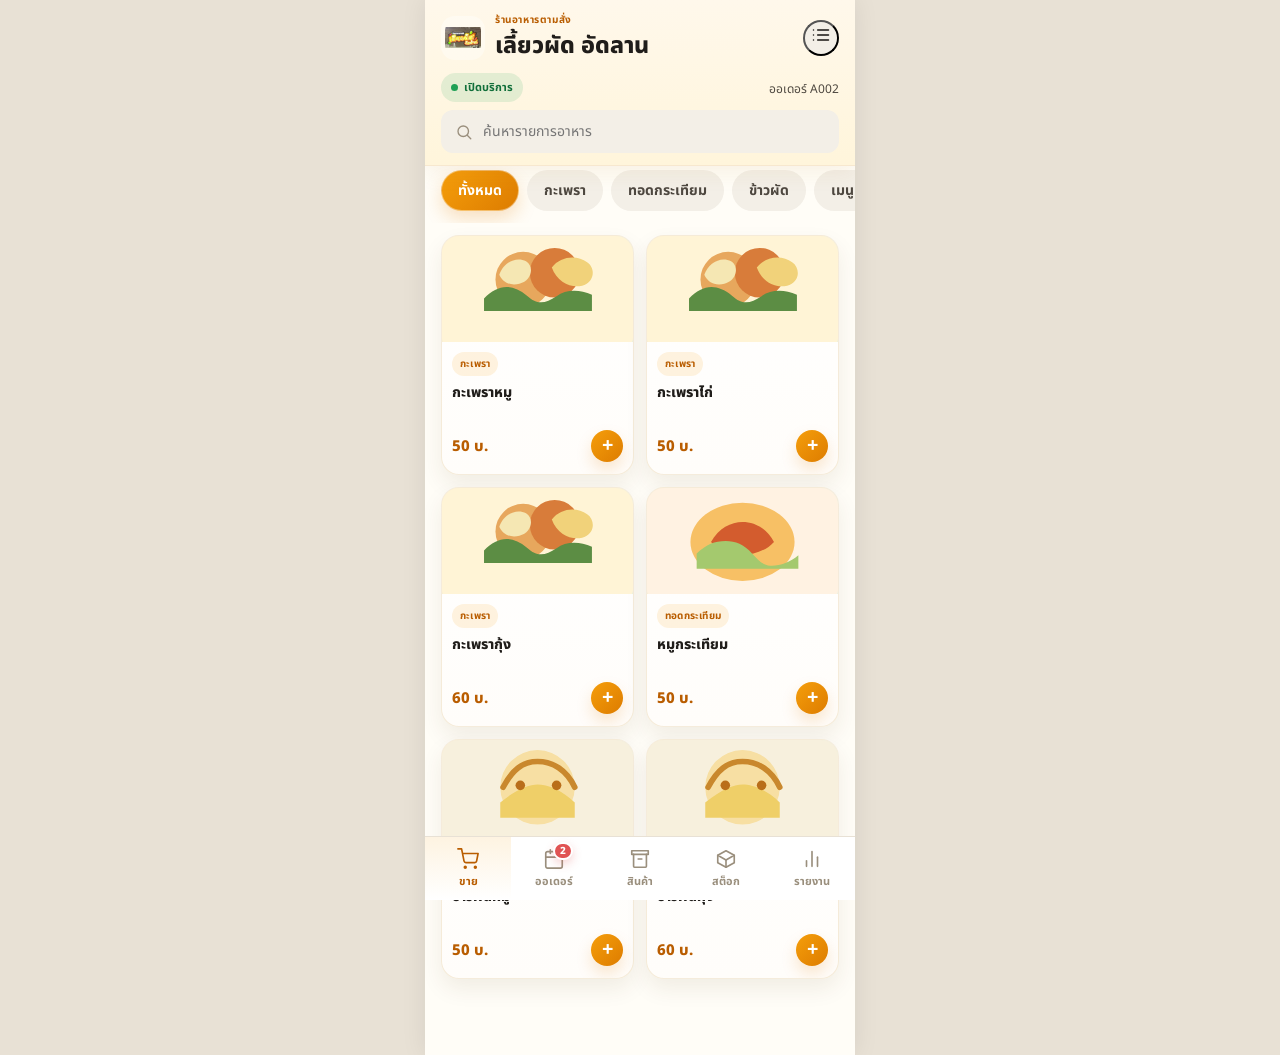
==== commit 75bd8eba: "Add orders alert badge in footer" ====
--- a/index.html
+++ b/index.html
@@ -223,7 +223,10 @@
       <span>ขาย</span>
     </button>
     <button class="nav-item" data-screen="orders">
-      <svg viewBox="0 0 24 24" fill="none" stroke="currentColor" stroke-width="1.8" stroke-linecap="round" stroke-linejoin="round"><rect x="3" y="4" width="18" height="18" rx="2"/><line x1="16" y1="2" x2="16" y2="6"/><line x1="8" y1="2" x2="8" y2="6"/><line x1="3" y1="10" x2="21" y2="10"/></svg>
+      <span class="nav-item-wrap">
+        <svg viewBox="0 0 24 24" fill="none" stroke="currentColor" stroke-width="1.8" stroke-linecap="round" stroke-linejoin="round"><rect x="3" y="4" width="18" height="18" rx="2"/><line x1="16" y1="2" x2="16" y2="6"/><line x1="8" y1="2" x2="8" y2="6"/><line x1="3" y1="10" x2="21" y2="10"/></svg>
+        <span class="nav-badge hidden" id="nav-orders-badge">0</span>
+      </span>
       <span>ออเดอร์</span>
     </button>
     <button class="nav-item" data-screen="products">
@@ -855,6 +858,10 @@
   function closeOverlay(id) {
     var el = document.getElementById(id);
     if (el) el.classList.remove('open');
+    if (id === 'overlay-customize') {
+      salesSelectedMenuId = null;
+      if (currentScreen === 'sales') renderSales();
+    }
   }
   function closeAllOverlays() {
     document.querySelectorAll('.overlay.open').forEach(function (el) { el.classList.remove('open'); });
@@ -864,6 +871,10 @@
     // Close overlay by clicking backdrop
     if (e.target.classList.contains('overlay')) {
       e.target.classList.remove('open');
+      if (e.target.id === 'overlay-customize') {
+        salesSelectedMenuId = null;
+        if (currentScreen === 'sales') renderSales();
+      }
       return;
     }
     var closeBtn = e.target.closest('[data-close]');
@@ -888,6 +899,19 @@
     renderCurrentScreen();
   }
 
+  function updateOrdersNavBadge() {
+    var badge = document.getElementById('nav-orders-badge');
+    if (!badge) return;
+    var alertCount = state.orders.filter(function (o) { return o.status === 'pending' || o.status === 'preparing'; }).length;
+    if (alertCount > 0) {
+      badge.textContent = String(alertCount);
+      badge.classList.remove('hidden');
+    } else {
+      badge.textContent = '0';
+      badge.classList.add('hidden');
+    }
+  }
+
   function renderCurrentScreen() {
     if (currentScreen === 'sales') renderSales();
     else if (currentScreen === 'cart') renderCart();
@@ -895,6 +919,7 @@
     else if (currentScreen === 'products') renderProducts();
     else if (currentScreen === 'stock') renderStock();
     else if (currentScreen === 'reports') renderReports();
+    updateOrdersNavBadge();
   }
 
   document.querySelectorAll('.nav-item').forEach(function (btn) {
@@ -906,6 +931,7 @@
      7. SALES SCREEN
      ======================================================================= */
   var salesFilter = { category: 'all', search: '' };
+  var salesSelectedMenuId = null;
 
   function cartTotal() {
     return state.cart.reduce(function (s, it) { return s + it.lineTotal; }, 0);
@@ -941,8 +967,9 @@
         var disabled = !m.active;
         var thumb = resolveMenuThumbnail(m);
         var category = state.categories.find(function (c) { return c.id === m.categoryId; });
+        var selected = salesSelectedMenuId === m.id;
         return '' +
-          '<div class="menu-card' + (disabled ? ' unavailable' : '') + '">' +
+          '<div class="menu-card' + (disabled ? ' unavailable' : '') + (selected ? ' selected' : '') + '">' +
             '<div class="menu-card-thumb">' +
               '<img src="' + escapeHtml(thumb) + '" alt="' + escapeHtml(m.name) + '" class="menu-card-thumb-image">' +
               '<span class="menu-card-thumb-fallback"><svg width="28" height="28" viewBox="0 0 24 24" fill="none" stroke="currentColor" stroke-width="1.5"><circle cx="12" cy="12" r="9"/><path d="M8 12h8M12 8v8"/></svg></span>' +
@@ -955,7 +982,7 @@
               '<div class="menu-card-name">' + escapeHtml(m.name) + '</div>' +
               '<div class="menu-card-bottom">' +
                 '<span class="menu-card-price">' + money(m.price) + ' บ.</span>' +
-                '<button class="btn-add-round" data-action="open-customize" data-id="' + m.id + '" ' + (disabled ? 'disabled' : '') + '>+</button>' +
+                '<button class="btn-add-round" data-action="open-customize" data-id="' + m.id + '" ' + (disabled ? 'disabled' : '') + '>' + (selected ? '✓' : '+') + '</button>' +
               '</div>' +
             '</div>' +
           '</div>';
@@ -986,6 +1013,8 @@
   function openCustomizeSheet(menuItemId, editingCartUid) {
     var menuItem = state.menuItems.find(function (m) { return m.id === menuItemId; });
     if (!menuItem) return;
+    salesSelectedMenuId = menuItemId;
+    if (currentScreen === 'sales') renderSales();
     var existing = editingCartUid ? state.cart.find(function (c) { return c.id === editingCartUid; }) : null;
 
     customizeState = {
@@ -1233,6 +1262,7 @@
     state.cart = [];
     save();
     closeOverlay('overlay-confirm-order');
+    updateOrdersNavBadge();
     showToast('ส่งออเดอร์ ' + order.number + ' เข้าครัวแล้ว', 'success');
     goToScreen('sales');
   });
@@ -1324,6 +1354,7 @@
           '</div>' +
         '</div>';
     }).join('');
+    updateOrdersNavBadge();
   }
 
   document.getElementById('orders-tabs').addEventListener('click', function (e) {
@@ -1346,12 +1377,14 @@
       order.startedAt = Date.now();
       save();
       renderOrders();
+      updateOrdersNavBadge();
       showToast('เริ่มทำออเดอร์ ' + order.number + ' แล้ว', 'success');
     } else if (action === 'order-done') {
       order.status = 'done';
       order.doneAt = Date.now();
       save();
       renderOrders();
+      updateOrdersNavBadge();
       showToast('ออเดอร์ ' + order.number + ' เสร็จแล้ว', 'success');
     } else if (action === 'order-menu') {
       orderMenuTargetId = id;
@@ -1389,6 +1422,7 @@
     closeOverlay('overlay-cancel-order');
     showToast('ยกเลิกออเดอร์ ' + order.number + ' แล้ว', 'success');
     renderOrders();
+    updateOrdersNavBadge();
   });
 
   /* =======================================================================
--- a/styles.css
+++ b/styles.css
@@ -264,8 +264,36 @@
   font-size: 11px;
   font-weight: 700;
   padding: 6px 0;
+  position: relative;
+}
+.nav-item-wrap {
+  position: relative;
+  display: inline-flex;
+  align-items: center;
+  justify-content: center;
 }
 .nav-item svg { width: 22px; height: 22px; }
+.nav-badge {
+  position: absolute;
+  top: -6px;
+  right: -8px;
+  min-width: 18px;
+  height: 18px;
+  padding: 0 5px;
+  border-radius: 999px;
+  background: var(--color-danger);
+  color: #fff;
+  font-size: 10px;
+  font-weight: 800;
+  display: inline-flex;
+  align-items: center;
+  justify-content: center;
+  border: 2px solid var(--color-surface);
+  box-shadow: 0 4px 10px rgba(224, 83, 83, 0.25);
+}
+.nav-badge.hidden {
+  display: none;
+}
 .nav-item.active {
   color: var(--color-primary-dark);
   background: linear-gradient(180deg, rgba(245,158,11,0.12), rgba(255,255,255,0));
@@ -485,6 +513,11 @@
 .menu-card:active {
   transform: translateY(-1px);
 }
+.menu-card.selected {
+  border-color: rgba(31, 160, 85, 0.45);
+  background: linear-gradient(180deg, #f4fff7 0%, #ffffff 100%);
+  box-shadow: 0 12px 24px rgba(31, 160, 85, 0.12);
+}
 .menu-card-thumb {
   height: 106px;
   background: linear-gradient(135deg, rgba(245,158,11,0.20), rgba(31,160,85,0.14));
@@ -531,6 +564,10 @@
   border-radius: 999px;
   padding: 4px 8px;
   letter-spacing: 0.02em;
+}
+.menu-card.selected .menu-card-category {
+  background: rgba(31, 160, 85, 0.12);
+  color: var(--color-secondary-dark);
 }
 .menu-card-name {
   font-weight: 800;
@@ -550,6 +587,9 @@
   font-weight: 800;
   color: var(--color-primary-dark);
   font-size: 15px;
+}
+.menu-card.selected .menu-card-price {
+  color: var(--color-secondary-dark);
 }
 .btn-add-round {
   width: 32px; height: 32px;
@@ -562,6 +602,10 @@
   line-height: 1;
   display: flex; align-items: center; justify-content: center;
   box-shadow: 0 8px 16px rgba(221,124,0,0.18);
+}
+.menu-card.selected .btn-add-round {
+  background: linear-gradient(135deg, var(--green-500), var(--green-600));
+  box-shadow: 0 8px 16px rgba(25, 134, 75, 0.18);
 }
 .menu-card.unavailable { opacity: 0.5; }
 .menu-card.unavailable .btn-add-round { background: var(--gray-300); box-shadow: none; }
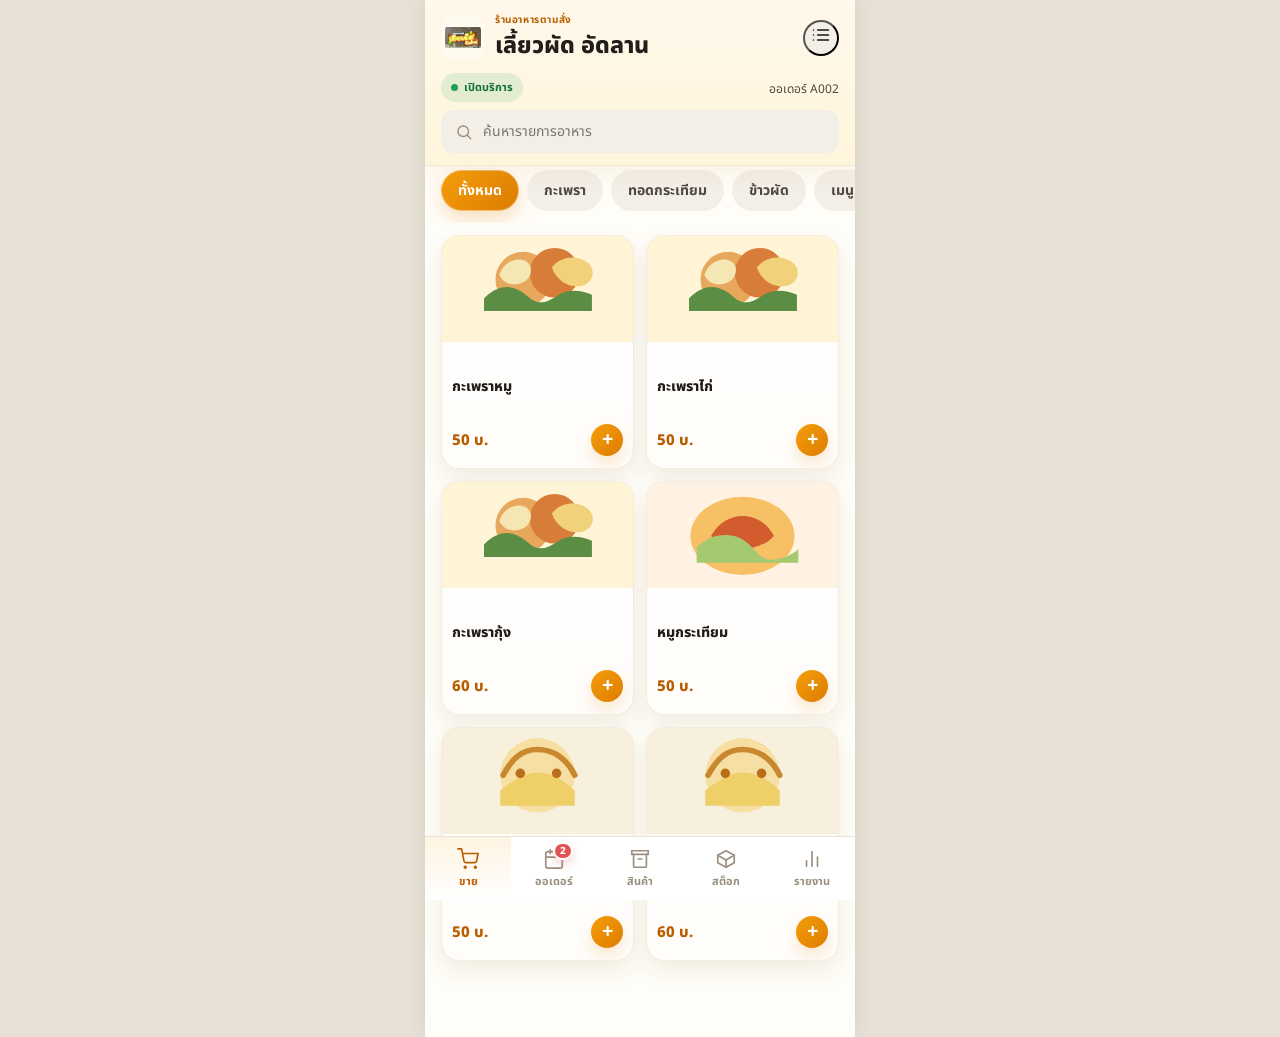
==== commit a266ef91: "Remove category pill from food cards" ====
--- a/index.html
+++ b/index.html
@@ -976,8 +976,7 @@
             '</div>' +
             '<div class="menu-card-body">' +
               '<div class="menu-card-meta">' +
-                '<span class="menu-card-category">' + escapeHtml(category ? category.name : 'เมนู') + '</span>' +
-                (disabled ? '<span class="badge badge-gray">งดขาย</span>' : '') +
+                (disabled ? '<span class="badge badge-gray">งดขาย</span>' : '<span></span>') +
               '</div>' +
               '<div class="menu-card-name">' + escapeHtml(m.name) + '</div>' +
               '<div class="menu-card-bottom">' +
--- a/styles.css
+++ b/styles.css
@@ -552,22 +552,9 @@
 .menu-card-meta {
   display: flex;
   align-items: center;
-  justify-content: space-between;
+  justify-content: flex-end;
   gap: 6px;
   min-height: 18px;
-}
-.menu-card-category {
-  font-size: 10px;
-  font-weight: 700;
-  color: var(--color-primary-dark);
-  background: rgba(245, 158, 11, 0.12);
-  border-radius: 999px;
-  padding: 4px 8px;
-  letter-spacing: 0.02em;
-}
-.menu-card.selected .menu-card-category {
-  background: rgba(31, 160, 85, 0.12);
-  color: var(--color-secondary-dark);
 }
 .menu-card-name {
   font-weight: 800;
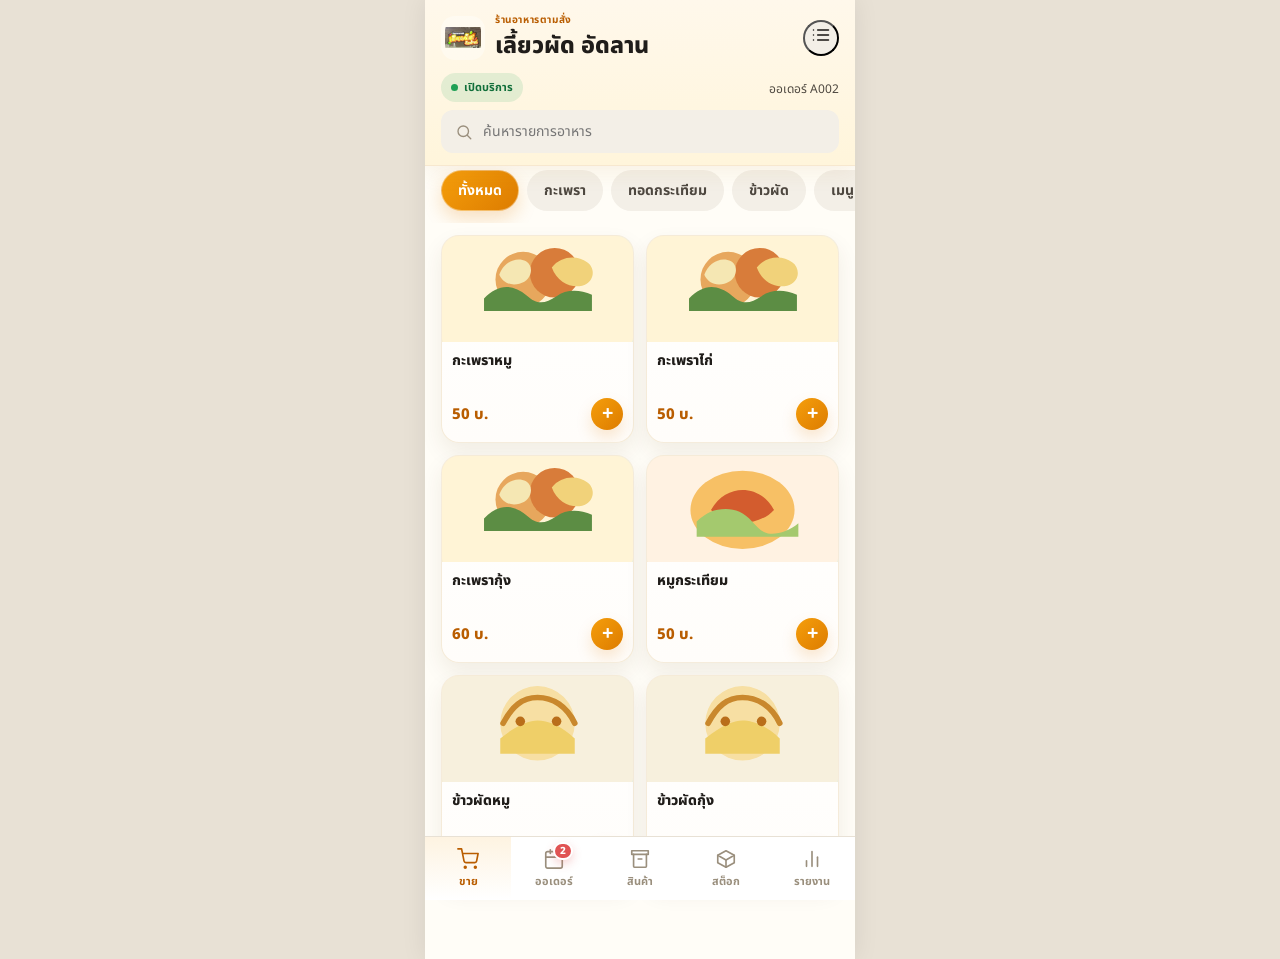
==== commit c3619e47: "Remove empty food card spacer" ====
--- a/index.html
+++ b/index.html
@@ -975,9 +975,7 @@
               '<span class="menu-card-thumb-fallback"><svg width="28" height="28" viewBox="0 0 24 24" fill="none" stroke="currentColor" stroke-width="1.5"><circle cx="12" cy="12" r="9"/><path d="M8 12h8M12 8v8"/></svg></span>' +
             '</div>' +
             '<div class="menu-card-body">' +
-              '<div class="menu-card-meta">' +
-                (disabled ? '<span class="badge badge-gray">งดขาย</span>' : '<span></span>') +
-              '</div>' +
+              (disabled ? '<div class="menu-card-meta"><span class="badge badge-gray">งดขาย</span></div>' : '') +
               '<div class="menu-card-name">' + escapeHtml(m.name) + '</div>' +
               '<div class="menu-card-bottom">' +
                 '<span class="menu-card-price">' + money(m.price) + ' บ.</span>' +
--- a/styles.css
+++ b/styles.css
@@ -555,6 +555,7 @@
   justify-content: flex-end;
   gap: 6px;
   min-height: 18px;
+  margin-bottom: 2px;
 }
 .menu-card-name {
   font-weight: 800;
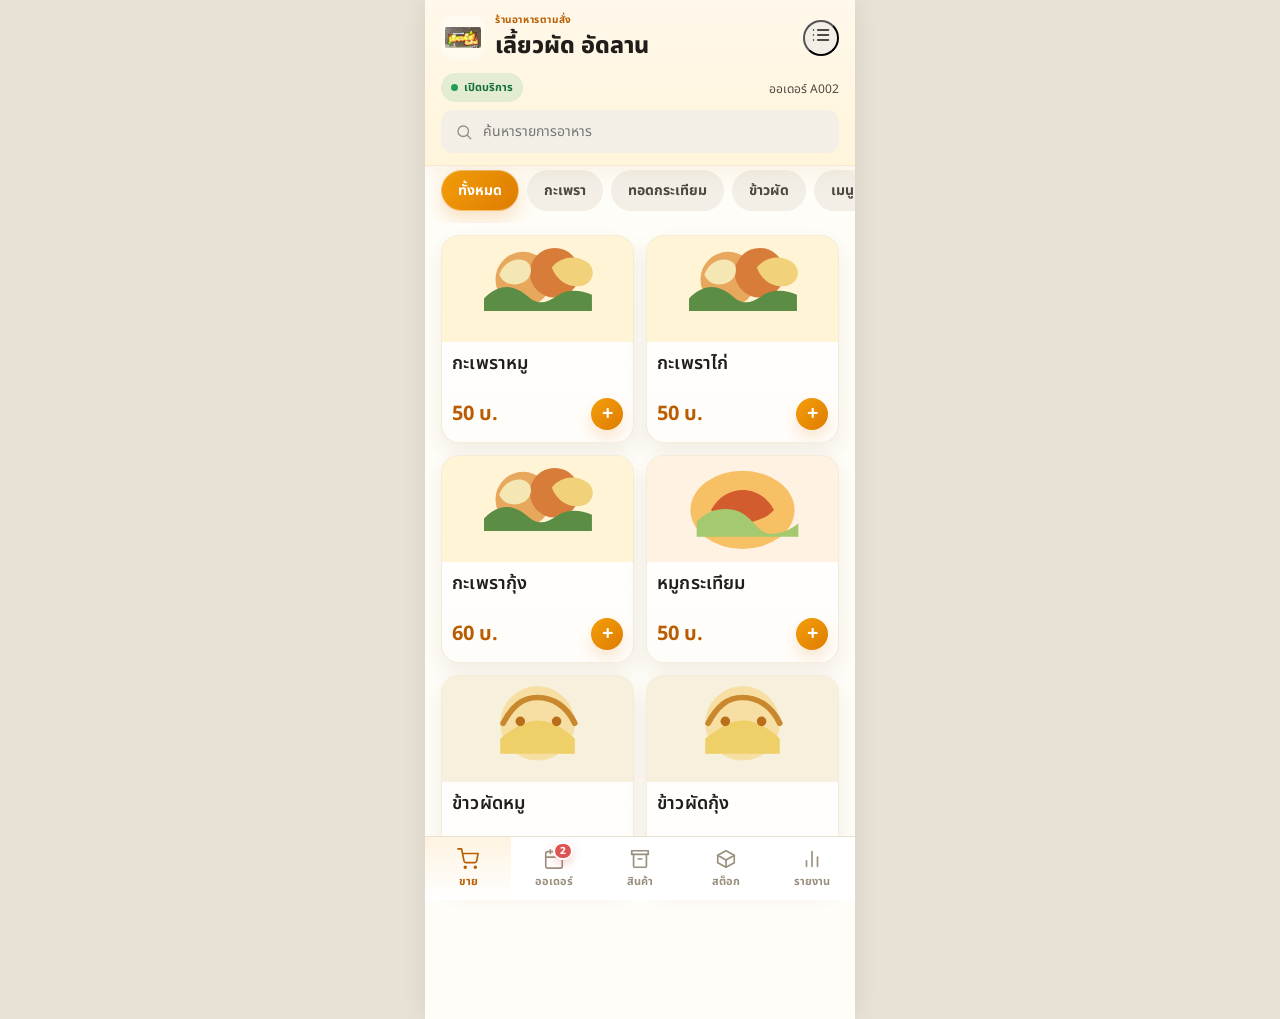
==== commit ebef7fc4: "Adjust underline tabs styling" ====
--- a/index.html
+++ b/index.html
@@ -667,7 +667,7 @@
       return {
         id: uid(), menuItemId: menuId, name: name, basePrice: price, qty: qty,
         addons: addonList, comments: commentList, note: note || '',
-        unitPrice: unitPrice, lineTotal: unitPrice * qty
+        unitPrice: unitPrice, lineTotal: unitPrice * qty, started: false
       };
     }
 
@@ -1017,6 +1017,7 @@
     customizeState = {
       menuItem: menuItem,
       qty: existing ? existing.qty : 1,
+      orderMode: existing ? (existing.orderMode || 'takeaway') : 'takeaway',
       selectedAddonIds: new Set(existing ? existing.addons.map(function (a) { return a.id; }) : []),
       selectedCommentIds: new Set(existing ? state.comments.filter(function (c) { return existing.comments.indexOf(c.text) !== -1; }).map(function (c) { return c.id; }) : []),
       note: existing ? existing.note : '',
@@ -1033,6 +1034,18 @@
     var activeComments = state.comments.filter(function (c) { return c.active; });
 
     var html = '';
+    html += '<div class="order-mode-section" style="padding:0 0 12px;">' +
+      '<div class="order-mode-group" role="radiogroup" aria-label="รูปแบบการสั่ง">' +
+        '<label class="order-mode-option">' +
+          '<input type="radio" name="order-mode" value="takeaway"' + (cs.orderMode === 'takeaway' ? ' checked' : '') + '>' +
+          '<span>สั่งกลับบ้าน</span>' +
+        '</label>' +
+        '<label class="order-mode-option">' +
+          '<input type="radio" name="order-mode" value="dinein"' + (cs.orderMode === 'dinein' ? ' checked' : '') + '>' +
+          '<span>ทานที่ร้าน</span>' +
+        '</label>' +
+      '</div>' +
+    '</div>';
     html += '<div class="flex-between">';
     html += '<div><div class="font-bold" style="font-size:var(--fs-h3)">' + escapeHtml(cs.menuItem.name) + '</div>';
     html += '<div class="text-secondary mt-8" style="margin-top:2px">ราคาเริ่มต้น ' + money(cs.menuItem.price) + ' บาท</div></div>';
@@ -1069,6 +1082,9 @@
     document.getElementById('customize-body').innerHTML = html;
     var noteEl = document.getElementById('cust-note');
     noteEl.addEventListener('input', function (e) { customizeState.note = e.target.value; });
+    document.querySelectorAll('#customize-body input[name="order-mode"]').forEach(function (radio) {
+      radio.addEventListener('change', function (e) { customizeState.orderMode = e.target.value; });
+    });
 
     updateCustomizeTotal();
   }
@@ -1128,6 +1144,7 @@
       name: cs.menuItem.name,
       basePrice: cs.menuItem.price,
       qty: cs.qty,
+      orderMode: cs.orderMode,
       addons: addons,
       comments: comments,
       note: cs.note || '',
@@ -1172,10 +1189,14 @@
       if (it.addons.length) details.push(it.addons.map(function (a) { return a.name; }).join(', '));
       if (it.comments.length) details.push(it.comments.join(', '));
       if (it.note) details.push('โน้ต: ' + it.note);
+      var orderModeLabel = it.orderMode === 'dinein' ? 'ทานที่ร้าน' : 'สั่งกลับบ้าน';
       return '' +
         '<div class="cart-item-row">' +
           '<div class="cart-item-top">' +
-            '<div><div class="cart-item-name">' + escapeHtml(it.name) + ' × ' + it.qty + '</div>' +
+            '<div><div class="cart-item-name-row">' +
+              '<span class="cart-item-name">' + escapeHtml(it.name) + ' × ' + it.qty + '</span>' +
+              '<span class="order-type-badge">' + orderModeLabel + '</span>' +
+            '</div>' +
             (details.length ? '<div class="cart-item-detail">' + escapeHtml(details.join(' · ')) + '</div>' : '') +
             '</div>' +
             '<div class="cart-item-price">' + money(it.lineTotal) + ' บ.</div>' +
@@ -1199,7 +1220,8 @@
     var total = subtotal - discount;
     summaryWrap.innerHTML = '' +
       '<div class="card">' +
-        '<div class="flex-between"><span class="text-secondary">ยอดรวมอาหาร</span><span>' + money(subtotal) + ' บาท</span></div>' +
+        '<div class="flex-between"><span class="text-secondary">จำนวน</span><span>' + cartCount() + ' รายการ</span></div>' +
+        '<div class="flex-between mt-8"><span class="text-secondary">ยอดรวมอาหาร</span><span>' + money(subtotal) + ' บาท</span></div>' +
         (discount > 0 ? '<div class="flex-between mt-8"><span class="text-secondary">ส่วนลด</span><span class="text-danger">-' + money(discount) + ' บาท</span></div>' : '') +
         '<div class="divider"></div>' +
         '<div class="flex-between"><span class="font-bold" style="font-size:var(--fs-h3)">ยอดสุทธิ</span><span class="font-bold" style="font-size:var(--fs-h2);color:var(--color-primary-dark)">' + money(total) + ' บาท</span></div>' +
@@ -1249,7 +1271,7 @@
       number: nextOrderLabel(),
       status: 'pending',
       createdAt: Date.now(),
-      items: state.cart,
+      items: state.cart.map(function (it) { return Object.assign({}, it, { started: false }); }),
       subtotal: subtotal,
       discount: 0,
       total: subtotal
@@ -1312,19 +1334,29 @@
     listEl.innerHTML = list.map(function (o) {
       var mins = waitMinutes(o.createdAt);
       var overdue = (o.status === 'pending' || o.status === 'preparing') && mins > 15;
+      var canTrackItems = (o.status === 'pending' || o.status === 'preparing');
       var itemsHtml = o.items.map(function (it) {
         var tags = it.addons.map(function (a) { return a.name; }).concat(it.comments);
+        var itemActionHtml = '';
+        if (canTrackItems) {
+          itemActionHtml = it.started
+            ? '<span class="order-item-started">กำลังทำ</span>'
+            : '<button class="order-item-start-btn" data-action="order-item-start" data-id="' + o.id + '" data-item-id="' + it.id + '">เริ่มทำ</button>';
+        }
         return '' +
           '<div class="order-item-line">' +
-            '<div class="order-item-name">' + escapeHtml(it.name) + ' × ' + it.qty + '</div>' +
-            (tags.length ? '<div class="order-item-tags">' + tags.map(function (t) { return '<span class="order-item-tag">' + escapeHtml(t) + '</span>'; }).join('') + '</div>' : '') +
-            (it.note ? '<div class="order-item-tags"><span class="order-item-tag">โน้ต: ' + escapeHtml(it.note) + '</span></div>' : '') +
+            '<div class="order-item-main">' +
+              '<div class="order-item-name">' + escapeHtml(it.name) + ' × ' + it.qty + '</div>' +
+              (tags.length ? '<div class="order-item-tags">' + tags.map(function (t) { return '<span class="order-item-tag">' + escapeHtml(t) + '</span>'; }).join('') + '</div>' : '') +
+              (it.note ? '<div class="order-item-tags"><span class="order-item-tag">โน้ต: ' + escapeHtml(it.note) + '</span></div>' : '') +
+            '</div>' +
+            (itemActionHtml ? '<div class="order-item-action">' + itemActionHtml + '</div>' : '') +
           '</div>';
       }).join('');
 
       var actionBtn = '';
-      if (o.status === 'pending') actionBtn = '<button class="btn btn-primary btn-sm" data-action="order-start" data-id="' + o.id + '">เริ่มทำ</button>';
-      else if (o.status === 'preparing') actionBtn = '<button class="btn btn-primary btn-sm" data-action="order-done" data-id="' + o.id + '">ทำเสร็จแล้ว</button>';
+      if (o.status === 'pending') actionBtn = '<button class="btn btn-primary btn-md" data-action="order-start" data-id="' + o.id + '">เริ่มทำ</button>';
+      else if (o.status === 'preparing') actionBtn = '<button class="btn btn-primary btn-md" data-action="order-done" data-id="' + o.id + '">ทำเสร็จแล้ว</button>';
 
       var waitHtml = '';
       if (o.status === 'pending' || o.status === 'preparing') {
@@ -1372,10 +1404,24 @@
     if (action === 'order-start') {
       order.status = 'preparing';
       order.startedAt = Date.now();
+      order.items.forEach(function (it) { it.started = true; });
       save();
       renderOrders();
       updateOrdersNavBadge();
       showToast('เริ่มทำออเดอร์ ' + order.number + ' แล้ว', 'success');
+    } else if (action === 'order-item-start') {
+      var itemId = btn.getAttribute('data-item-id');
+      var item = order.items.find(function (it) { return it.id === itemId; });
+      if (item) {
+        item.started = true;
+        if (order.status === 'pending') {
+          order.status = 'preparing';
+          order.startedAt = Date.now();
+        }
+        save();
+        renderOrders();
+        updateOrdersNavBadge();
+      }
     } else if (action === 'order-done') {
       order.status = 'done';
       order.doneAt = Date.now();
--- a/styles.css
+++ b/styles.css
@@ -327,6 +327,7 @@
 .btn-block { width: 100%; }
 .btn-lg { padding: 16px; font-size: var(--fs-h3); min-height: 52px; }
 .btn-sm { padding: 8px 12px; min-height: 34px; font-size: var(--fs-small); border-radius: var(--radius-sm); }
+.btn-md { padding: 8px 16px; min-height: 36px; font-size: var(--fs-body); border-radius: var(--radius-sm); }
 .btn-icon {
   width: 36px; height: 36px; padding: 0; border-radius: var(--radius-full);
   background: var(--gray-100); color: var(--color-text-primary);
@@ -364,6 +365,43 @@
 .section {
   padding: var(--space-16);
 }
+.order-mode-section {
+  padding-top: 12px;
+  padding-bottom: 0;
+}
+.order-mode-group {
+  display: flex;
+  gap: 10px;
+  padding: 4px;
+  background: rgba(255,255,255,0.45);
+  border: 1px solid var(--color-border);
+  border-radius: 999px;
+}
+.order-mode-option {
+  position: relative;
+  flex: 1;
+  display: flex;
+  align-items: center;
+  justify-content: center;
+  min-height: 40px;
+  padding: 8px 12px;
+  border-radius: 999px;
+  font-weight: 700;
+  color: var(--color-text-secondary);
+  background: transparent;
+  cursor: pointer;
+  transition: all 0.15s ease;
+}
+.order-mode-option input {
+  position: absolute;
+  opacity: 0;
+  pointer-events: none;
+}
+.order-mode-option:has(input:checked) {
+  background: linear-gradient(135deg, var(--orange-500), var(--orange-600));
+  color: #fff;
+  box-shadow: 0 8px 18px rgba(221,124,0,0.18);
+}
 .section-title {
   font-size: var(--fs-h3);
   font-weight: 700;
@@ -427,10 +465,14 @@
    Tabs (category / status)
    ========================================================= */
 .tabs-scroll {
+  position: sticky;
+  top: calc(var(--header-height) + var(--safe-top));
+  z-index: 18;
   display: flex;
   gap: 8px;
   overflow-x: auto;
   padding: 4px 16px 12px;
+  background: var(--color-bg);
   scrollbar-width: none;
 }
 .tabs-scroll::-webkit-scrollbar { display: none; }
@@ -454,8 +496,10 @@
 
 .tabs-underline {
   display: flex;
+  gap: 0px;
   border-bottom: 1px solid var(--color-border);
-  background: var(--color-surface);
+  background: var(--color-bg);
+  padding: 8px 12px 0;
   position: sticky;
   top: var(--header-height);
   z-index: 19;
@@ -464,30 +508,40 @@
 .tab-underline-item {
   flex: 1;
   min-width: max-content;
-  padding: 13px 14px;
+  display: flex;
+  align-items: center;
+  justify-content: center;
+  gap: 4px;
+  padding: 13px 18px;
   text-align: center;
-  font-size: var(--fs-body);
+  font-size: var(--fs-h3);
   font-weight: 600;
-  color: var(--color-text-muted);
-  border-bottom: 3px solid transparent;
+  color: #747372;
+  background: var(--gray-100);
+  border: none;
+  border-radius: 0;
   white-space: nowrap;
   position: relative;
 }
 .tab-underline-item.active {
-  color: var(--color-primary-dark);
-  border-bottom-color: var(--color-primary);
+  color: #673e00;
+  background: var(--cream-50);
+  border: none;
+  border-radius: 0;
 }
 .tab-count {
-  display: inline-block;
-  min-width: 18px;
+  display: inline-flex;
+  align-items: center;
+  justify-content: center;
+  min-width: 21px;
+  height: 14px;
   padding: 0 5px;
-  margin-left: 4px;
   border-radius: var(--radius-full);
-  background: var(--gray-200);
-  color: var(--color-text-secondary);
-  font-size: 10px;
-  font-weight: 700;
-  line-height: 18px;
+  background: var(--cream-50);
+  color: #4e473e;
+  font-size: 12px;
+  font-weight: 600;
+  line-height: 1;
 }
 .tab-underline-item.active .tab-count { background: var(--color-primary); color: #fff; }
 
@@ -498,7 +552,7 @@
   display: grid;
   grid-template-columns: 1fr 1fr;
   gap: 12px;
-  padding: 12px 16px 0;
+  padding: 12px 16px 60px;
 }
 .menu-card {
   background: linear-gradient(180deg, #fff 0%, #fffdfa 100%);
@@ -555,12 +609,13 @@
   justify-content: flex-end;
   gap: 6px;
   min-height: 18px;
-  margin-bottom: 2px;
+  margin-bottom: 0px;
 }
 .menu-card-name {
-  font-weight: 800;
-  font-size: 14px;
+  font-weight: 600;
+  font-size: 18px;
   line-height: 1.35;
+  letter-spacing: 0.01em;
   color: var(--gray-800);
   min-height: 38px;
 }
@@ -572,9 +627,9 @@
   gap: 8px;
 }
 .menu-card-price {
-  font-weight: 800;
+  font-weight: 700;
   color: var(--color-primary-dark);
-  font-size: 15px;
+  font-size: 20px;
 }
 .menu-card.selected .menu-card-price {
   color: var(--color-secondary-dark);
@@ -622,6 +677,7 @@
   display: flex;
   align-items: center;
   justify-content: space-between;
+  font-size: 16px;
   font-weight: 700;
   box-shadow: var(--shadow-lg);
 }
@@ -883,8 +939,15 @@
 .order-time { font-size: var(--fs-small); color: var(--color-text-secondary); }
 .order-wait { font-size: var(--fs-small); font-weight: 700; color: var(--color-text-secondary); }
 .order-wait.overdue { color: var(--color-danger); }
-.order-item-line { padding: 8px 0; border-top: 1px dashed var(--color-border); }
-.order-item-line:first-of-type { border-top: none; }
+.order-item-line {
+  display: flex;
+  align-items: flex-start;
+  justify-content: space-between;
+  gap: 12px;
+  padding: 10px 0;
+  border-top: 1px dashed var(--color-border);
+}
+.order-item-main { flex: 1; min-width: 0; }
 .order-item-name { font-weight: 700; font-size: var(--fs-h3); }
 .order-item-tags { margin-top: 4px; display: flex; flex-wrap: wrap; gap: 6px; }
 .order-item-tag {
@@ -895,6 +958,30 @@
   padding: 4px 10px;
   border-radius: var(--radius-sm);
 }
+.order-item-action { flex-shrink: 0; }
+.order-item-start-btn {
+  background: var(--gray-100);
+  border: 1px solid var(--color-border);
+  border-radius: var(--radius-sm);
+  padding: 8px 14px;
+  font-family: var(--font-thai);
+  font-size: var(--fs-body);
+  font-weight: 600;
+  color: var(--color-text-primary);
+  cursor: pointer;
+  white-space: nowrap;
+}
+.order-item-start-btn:active { transform: scale(0.97); }
+.order-item-started {
+  display: inline-block;
+  background: var(--color-primary-bg);
+  color: var(--color-primary-dark);
+  border-radius: var(--radius-sm);
+  padding: 8px 14px;
+  font-size: var(--fs-body);
+  font-weight: 700;
+  white-space: nowrap;
+}
 .order-card-foot {
   display: flex;
   align-items: center;
@@ -917,7 +1004,18 @@
   margin-bottom: 10px;
 }
 .cart-item-top { display: flex; justify-content: space-between; gap: 8px; }
+.cart-item-name-row { display: flex; align-items: center; flex-wrap: wrap; gap: 8px; }
 .cart-item-name { font-weight: 700; }
+.order-type-badge {
+  display: inline-block;
+  background: var(--orange-100);
+  color: var(--orange-700);
+  font-size: var(--fs-small);
+  font-weight: 600;
+  padding: 3px 10px;
+  border-radius: var(--radius-sm);
+  white-space: nowrap;
+}
 .cart-item-price { font-weight: 700; color: var(--color-primary-dark); white-space: nowrap; }
 .cart-item-detail { font-size: var(--fs-small); color: var(--color-text-secondary); margin-top: 4px; line-height: 1.5; }
 .cart-item-bottom {
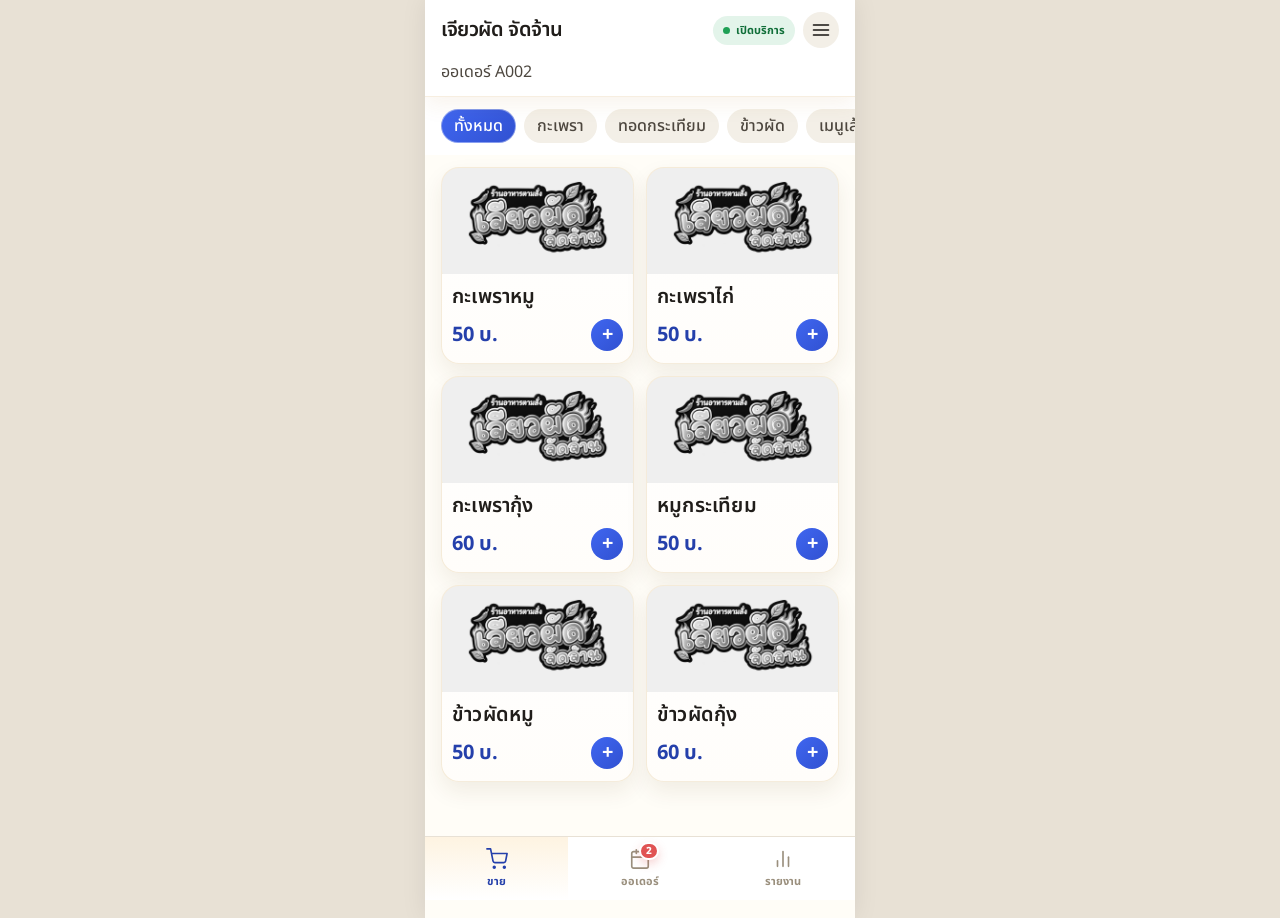
==== commit 68ede7bd: "Update UI modal actions and close buttons" ====
--- a/index.html
+++ b/index.html
@@ -17,23 +17,25 @@
     <header class="app-header brand-header">
       <div class="header-row brand-row">
         <div class="brand-block">
-          <img src="source/LOGO.png" alt="ร้านอาหารตามสั่ง" class="brand-logo">
           <div>
-            <div class="brand-kicker">ร้านอาหารตามสั่ง</div>
-            <h1 class="header-title">เลี้ยวผัด อัดลาน</h1>
+            <h1 class="header-title">เจียวผัด จัดจ้าน</h1>
           </div>
         </div>
-        <button class="btn-icon" id="btn-goto-orders-badge" aria-label="ออเดอร์">
-          <svg width="20" height="20" viewBox="0 0 24 24" fill="none" stroke="currentColor" stroke-width="1.8" stroke-linecap="round" stroke-linejoin="round"><line x1="8" y1="6" x2="21" y2="6"/><line x1="8" y1="12" x2="21" y2="12"/><line x1="8" y1="18" x2="21" y2="18"/><line x1="3" y1="6" x2="3.01" y2="6"/><line x1="3" y1="12" x2="3.01" y2="12"/><line x1="3" y1="18" x2="3.01" y2="18"/></svg>
-        </button>
+        <div class="header-actions">
+          <span class="status-pill">เปิดบริการ</span>
+          <div class="header-dropdown-wrap">
+            <button class="btn-icon" id="btn-goto-orders-badge" aria-label="ออเดอร์">
+              <svg width="20" height="20" viewBox="0 0 24 24" fill="none" xmlns="http://www.w3.org/2000/svg"><path d="M21 17H3C2.45 17 2 17.45 2 18C2 18.55 2.45 19 3 19H21C21.55 19 22 18.55 22 18C22 17.45 21.55 17 21 17Z" fill="currentColor"/><path d="M21 11H3C2.45 11 2 11.45 2 12C2 12.55 2.45 13 3 13H21C21.55 13 22 12.55 22 12C22 11.45 21.55 11 21 11Z" fill="currentColor"/><path d="M3 7H21C21.55 7 22 6.55 22 6C22 5.45 21.55 5 21 5H3C2.45 5 2 5.45 2 6C2 6.55 2.45 7 3 7Z" fill="currentColor"/></svg>
+            </button>
+            <div class="header-dropdown hidden" id="orders-dropdown">
+              <button class="dropdown-item" data-screen="products">สินค้า</button>
+              <button class="dropdown-item" data-screen="stock">สต็อก</button>
+            </div>
+          </div>
+        </div>
       </div>
       <div class="header-meta">
-        <span class="status-pill">เปิดบริการ</span>
         <span class="header-sub" id="sales-order-number">ออเดอร์ A001</span>
-      </div>
-      <div class="search-field mt-8">
-        <svg width="18" height="18" viewBox="0 0 24 24" fill="none" stroke="currentColor" stroke-width="1.8" stroke-linecap="round" stroke-linejoin="round"><circle cx="11" cy="11" r="7"/><line x1="21" y1="21" x2="16.65" y2="16.65"/></svg>
-        <input type="text" id="sales-search" placeholder="ค้นหารายการอาหาร">
       </div>
     </header>
 
@@ -44,8 +46,11 @@
 
     <div class="sticky-bar hidden" id="sales-cart-bar">
       <button class="cart-bar-btn" id="btn-view-cart">
-        <span id="cart-bar-text">ดูตะกร้า</span>
-        <svg width="18" height="18" viewBox="0 0 24 24" fill="none" stroke="currentColor" stroke-width="2" stroke-linecap="round" stroke-linejoin="round"><polyline points="9 18 15 12 9 6"/></svg>
+        <span class="cart-bar-left">
+          <span class="cart-bar-count" id="cart-bar-count">0</span>
+          <span id="cart-bar-text">ดูตะกร้า</span>
+        </span>
+        <span class="cart-bar-price" id="cart-bar-price"></span>
       </button>
     </div>
   </section>
@@ -83,8 +88,17 @@
   ========================================================== -->
   <section class="screen" id="screen-orders">
     <header class="app-header">
-      <h1 class="header-title">ออเดอร์</h1>
-      <div class="header-sub">จัดการออเดอร์และครัว</div>
+      <div class="header-row">
+        <div>
+          <h1 class="header-title">ออเดอร์</h1>
+          <div class="header-sub">จัดการออเดอร์และครัว</div>
+        </div>
+        <div class="header-actions">
+          <button class="btn-icon btn-close-screen" data-screen="sales" aria-label="ปิด">
+            <svg width="20" height="20" viewBox="0 0 24 24" fill="none" stroke="currentColor" stroke-width="2" stroke-linecap="round" stroke-linejoin="round"><line x1="18" y1="6" x2="6" y2="18"/><line x1="6" y1="6" x2="18" y2="18"/></svg>
+          </button>
+        </div>
+      </div>
     </header>
     <div class="tabs-underline" id="orders-tabs"></div>
     <div id="orders-list" class="mt-16"></div>
@@ -96,19 +110,22 @@
   ========================================================== -->
   <section class="screen" id="screen-products">
     <header class="app-header">
-      <h1 class="header-title">สินค้า</h1>
-      <div class="header-sub">จัดการเมนู หมวดหมู่ และรายการเสริม</div>
+      <div class="header-row">
+        <div>
+          <h1 class="header-title">สินค้า</h1>
+          <div class="header-sub">จัดการเมนู หมวดหมู่ และรายการเสริม</div>
+        </div>
+        <div class="header-actions">
+          <button class="btn-icon btn-close-screen" data-screen="sales" aria-label="ปิด">
+            <svg width="20" height="20" viewBox="0 0 24 24" fill="none" stroke="currentColor" stroke-width="2" stroke-linecap="round" stroke-linejoin="round"><line x1="18" y1="6" x2="6" y2="18"/><line x1="6" y1="6" x2="18" y2="18"/></svg>
+          </button>
+        </div>
+      </div>
     </header>
     <div class="tabs-underline" id="products-tabs"></div>
 
     <!-- Sub-tab: รายการอาหาร -->
     <div id="products-pane-items" class="products-pane">
-      <div class="section" style="padding-bottom:0">
-        <div class="search-field">
-          <svg width="18" height="18" viewBox="0 0 24 24" fill="none" stroke="currentColor" stroke-width="1.8" stroke-linecap="round" stroke-linejoin="round"><circle cx="11" cy="11" r="7"/><line x1="21" y1="21" x2="16.65" y2="16.65"/></svg>
-          <input type="text" id="products-search" placeholder="ค้นหาเมนู">
-        </div>
-      </div>
       <div class="tabs-scroll" id="products-filter-tabs"></div>
       <div class="section" id="products-items-list"></div>
       <div class="empty-state hidden" id="products-items-empty"></div>
@@ -137,8 +154,17 @@
   ========================================================== -->
   <section class="screen" id="screen-stock">
     <header class="app-header">
-      <h1 class="header-title">สต็อก</h1>
-      <div class="header-sub">จัดการวัตถุดิบและสต็อก</div>
+      <div class="header-row">
+        <div>
+          <h1 class="header-title">สต็อก</h1>
+          <div class="header-sub">จัดการวัตถุดิบและสต็อก</div>
+        </div>
+        <div class="header-actions">
+          <button class="btn-icon btn-close-screen" data-screen="sales" aria-label="ปิด">
+            <svg width="20" height="20" viewBox="0 0 24 24" fill="none" stroke="currentColor" stroke-width="2" stroke-linecap="round" stroke-linejoin="round"><line x1="18" y1="6" x2="6" y2="18"/><line x1="6" y1="6" x2="18" y2="18"/></svg>
+          </button>
+        </div>
+      </div>
     </header>
 
     <div class="section" style="padding-bottom:0">
@@ -162,8 +188,17 @@
   ========================================================== -->
   <section class="screen" id="screen-reports">
     <header class="app-header">
-      <h1 class="header-title">รายงาน</h1>
-      <div class="header-sub">สรุปรายได้และรายจ่าย</div>
+      <div class="header-row">
+        <div>
+          <h1 class="header-title">รายงาน</h1>
+          <div class="header-sub">สรุปรายได้และรายจ่าย</div>
+        </div>
+        <div class="header-actions">
+          <button class="btn-icon btn-close-screen" data-screen="sales" aria-label="ปิด">
+            <svg width="20" height="20" viewBox="0 0 24 24" fill="none" stroke="currentColor" stroke-width="2" stroke-linecap="round" stroke-linejoin="round"><line x1="18" y1="6" x2="6" y2="18"/><line x1="6" y1="6" x2="18" y2="18"/></svg>
+          </button>
+        </div>
+      </div>
     </header>
 
     <div class="tabs-scroll" id="reports-date-tabs"></div>
@@ -229,14 +264,6 @@
       </span>
       <span>ออเดอร์</span>
     </button>
-    <button class="nav-item" data-screen="products">
-      <svg viewBox="0 0 24 24" fill="none" stroke="currentColor" stroke-width="1.8" stroke-linecap="round" stroke-linejoin="round"><path d="M3 3h18v4H3z"/><path d="M5 7v13a1 1 0 0 0 1 1h12a1 1 0 0 0 1-1V7"/><line x1="10" y1="12" x2="14" y2="12"/></svg>
-      <span>สินค้า</span>
-    </button>
-    <button class="nav-item" data-screen="stock">
-      <svg viewBox="0 0 24 24" fill="none" stroke="currentColor" stroke-width="1.8" stroke-linecap="round" stroke-linejoin="round"><path d="M21 8l-9-5-9 5 9 5 9-5z"/><path d="M3 8v8l9 5 9-5V8"/><path d="M12 13v8"/></svg>
-      <span>สต็อก</span>
-    </button>
     <button class="nav-item" data-screen="reports">
       <svg viewBox="0 0 24 24" fill="none" stroke="currentColor" stroke-width="1.8" stroke-linecap="round" stroke-linejoin="round"><line x1="18" y1="20" x2="18" y2="10"/><line x1="12" y1="20" x2="12" y2="4"/><line x1="6" y1="20" x2="6" y2="14"/></svg>
       <span>รายงาน</span>
@@ -361,7 +388,8 @@
           </div>
         </div>
       </div>
-      <div class="sheet-footer">
+      <div class="sheet-footer menu-form-actions">
+        <button class="btn btn-danger-outline btn-block btn-lg hidden" id="btn-delete-menu" type="button">ลบเมนู</button>
         <button class="btn btn-primary btn-block btn-lg" id="btn-save-menu">บันทึกเมนู</button>
       </div>
     </div>
@@ -376,9 +404,12 @@
         <input type="text" class="form-input" id="category-form-name" placeholder="เช่น กะเพรา">
         <div class="form-error">กรุณากรอกชื่อหมวดหมู่</div>
       </div>
-      <div class="modal-actions">
-        <button class="btn btn-secondary" data-close="overlay-category-form">ยกเลิก</button>
-        <button class="btn btn-primary" id="btn-save-category">บันทึก</button>
+      <div class="modal-actions modal-actions-stack">
+        <button class="btn btn-danger-outline hidden" id="btn-delete-category" type="button">ลบหมวดหมู่</button>
+        <div class="modal-actions-row">
+          <button class="btn btn-secondary" data-close="overlay-category-form">ยกเลิก</button>
+          <button class="btn btn-primary" id="btn-save-category">บันทึก</button>
+        </div>
       </div>
     </div>
   </div>
@@ -396,9 +427,18 @@
         <label class="form-label">ราคา (บาท)</label>
         <input type="number" inputmode="decimal" class="form-input" id="addon-form-price" placeholder="0">
       </div>
-      <div class="modal-actions">
-        <button class="btn btn-secondary" data-close="overlay-addon-form">ยกเลิก</button>
-        <button class="btn btn-primary" id="btn-save-addon">บันทึก</button>
+      <div class="form-group">
+        <div class="flex-between">
+          <label class="form-label" style="margin:0">สถานะเปิดใช้งาน</label>
+          <label class="switch"><input type="checkbox" id="addon-form-active" checked><span class="switch-track"></span></label>
+        </div>
+      </div>
+      <div class="modal-actions modal-actions-stack">
+        <button class="btn btn-danger-outline hidden" id="btn-delete-addon" type="button">ลบรายการเสริม</button>
+        <div class="modal-actions-row">
+          <button class="btn btn-secondary" data-close="overlay-addon-form">ยกเลิก</button>
+          <button class="btn btn-primary" id="btn-save-addon">บันทึก</button>
+        </div>
       </div>
     </div>
   </div>
@@ -412,9 +452,18 @@
         <input type="text" class="form-input" id="comment-form-text" placeholder="เช่น ไม่ใส่พริก">
         <div class="form-error">กรุณากรอกข้อความ</div>
       </div>
-      <div class="modal-actions">
-        <button class="btn btn-secondary" data-close="overlay-comment-form">ยกเลิก</button>
-        <button class="btn btn-primary" id="btn-save-comment">บันทึก</button>
+      <div class="form-group">
+        <div class="flex-between">
+          <label class="form-label" style="margin:0">สถานะเปิดใช้งาน</label>
+          <label class="switch"><input type="checkbox" id="comment-form-active" checked><span class="switch-track"></span></label>
+        </div>
+      </div>
+      <div class="modal-actions modal-actions-stack">
+        <button class="btn btn-danger-outline hidden" id="btn-delete-comment" type="button">ลบหมายเหตุ</button>
+        <div class="modal-actions-row">
+          <button class="btn btn-secondary" data-close="overlay-comment-form">ยกเลิก</button>
+          <button class="btn btn-primary" id="btn-save-comment">บันทึก</button>
+        </div>
       </div>
     </div>
   </div>
@@ -608,6 +657,14 @@
 
       var payload = await response.json();
       if (!payload || !payload.data || typeof payload.data !== 'object') return false;
+
+      // If this device already has local state, only accept the cloud copy
+      // when it is actually newer. Otherwise a stale/failed cloud sync
+      // (e.g. a large menu photo that never made it to D1) would silently
+      // wipe out newer local edits every time the app reloads.
+      var cloudUpdatedAt = payload.data.updatedAt || 0;
+      var localUpdatedAt = (hadLocalState && state.updatedAt) || 0;
+      if (hadLocalState && cloudUpdatedAt <= localUpdatedAt) return false;
 
       state = payload.data;
       return true;
@@ -641,12 +698,12 @@
     ];
     var allAddonIds = addons.map(function (a) { return a.id; });
     var menuItems = [
-      { id: 'menu-kaprao-pork', name: 'กะเพราหมู', categoryId: 'cat-kaprao', price: 50, addonIds: allAddonIds, active: true, thumbnail: 'Menu-img/default-kaprao.svg' },
-      { id: 'menu-kaprao-chicken', name: 'กะเพราไก่', categoryId: 'cat-kaprao', price: 50, addonIds: allAddonIds, active: true, thumbnail: 'Menu-img/default-kaprao.svg' },
-      { id: 'menu-kaprao-shrimp', name: 'กะเพรากุ้ง', categoryId: 'cat-kaprao', price: 60, addonIds: allAddonIds, active: true, thumbnail: 'Menu-img/default-kaprao.svg' },
-      { id: 'menu-garlic-pork', name: 'หมูกระเทียม', categoryId: 'cat-fried-garlic', price: 50, addonIds: allAddonIds, active: true, thumbnail: 'Menu-img/default-fried.svg' },
-      { id: 'menu-fried-rice-pork', name: 'ข้าวผัดหมู', categoryId: 'cat-fried-rice', price: 50, addonIds: allAddonIds, active: true, thumbnail: 'Menu-img/default-rice.svg' },
-      { id: 'menu-fried-rice-shrimp', name: 'ข้าวผัดกุ้ง', categoryId: 'cat-fried-rice', price: 60, addonIds: allAddonIds, active: true, thumbnail: 'Menu-img/default-rice.svg' }
+      { id: 'menu-kaprao-pork', name: 'กะเพราหมู', categoryId: 'cat-kaprao', price: 50, addonIds: allAddonIds, active: true, thumbnail: 'empty-state-thumbnail' },
+      { id: 'menu-kaprao-chicken', name: 'กะเพราไก่', categoryId: 'cat-kaprao', price: 50, addonIds: allAddonIds, active: true, thumbnail: 'empty-state-thumbnail' },
+      { id: 'menu-kaprao-shrimp', name: 'กะเพรากุ้ง', categoryId: 'cat-kaprao', price: 60, addonIds: allAddonIds, active: true, thumbnail: 'empty-state-thumbnail' },
+      { id: 'menu-garlic-pork', name: 'หมูกระเทียม', categoryId: 'cat-fried-garlic', price: 50, addonIds: allAddonIds, active: true, thumbnail: 'empty-state-thumbnail' },
+      { id: 'menu-fried-rice-pork', name: 'ข้าวผัดหมู', categoryId: 'cat-fried-rice', price: 50, addonIds: allAddonIds, active: true, thumbnail: 'empty-state-thumbnail' },
+      { id: 'menu-fried-rice-shrimp', name: 'ข้าวผัดกุ้ง', categoryId: 'cat-fried-rice', price: 60, addonIds: allAddonIds, active: true, thumbnail: 'empty-state-thumbnail' }
     ];
     var ingredients = [
       { id: 'ing-pork', name: 'เนื้อหมู', qty: 5, unit: 'กิโลกรัม', pricePerUnit: 140, minStock: 1 },
@@ -746,6 +803,7 @@
   /* =======================================================================
      2. STATE / STORAGE
      ======================================================================= */
+  var hadLocalState = false;
   var state = loadState();
 
   async function bootstrapState() {
@@ -756,6 +814,10 @@
       } catch (e) {
         // Ignore local persistence issues during initial hydration.
       }
+    } else if (hadLocalState) {
+      // Cloud copy was stale/missing compared to this device — push local
+      // state back up so the cloud eventually catches up (best-effort).
+      syncStateToCloudflare(state);
     }
     return true;
   }
@@ -763,7 +825,7 @@
   function loadState() {
     try {
       var raw = localStorage.getItem(STORAGE_KEY);
-      if (raw) return JSON.parse(raw);
+      if (raw) { hadLocalState = true; return JSON.parse(raw); }
     } catch (e) { /* fall through to seed */ }
     var seeded = seedState();
     persist(seeded);
@@ -771,13 +833,15 @@
   }
 
   function persist(s) {
+    var toSave = s || state;
+    toSave.updatedAt = Date.now();
     try {
-      localStorage.setItem(STORAGE_KEY, JSON.stringify(s || state));
+      localStorage.setItem(STORAGE_KEY, JSON.stringify(toSave));
     } catch (e) {
       showToast('ไม่สามารถบันทึกข้อมูลได้ กรุณาลองใหม่', 'error');
     }
 
-    syncStateToCloudflare(s || state);
+    syncStateToCloudflare(toSave);
   }
 
   function save() { persist(state); }
@@ -787,12 +851,21 @@
      ======================================================================= */
   function uid() { return 'id-' + Date.now().toString(36) + '-' + Math.random().toString(36).slice(2, 9); }
 
+  var DEFAULT_MENU_THUMBNAIL = 'empty-state-thumbnail';
+
   function resolveMenuThumbnail(menuItem) {
-    if (!menuItem) return 'Menu-img/default-fried.svg';
-    if (menuItem.thumbnail && (menuItem.thumbnail.indexOf('data:') === 0 || menuItem.thumbnail.indexOf('Menu-img/') === 0 || menuItem.thumbnail.indexOf('/') === 0 || menuItem.thumbnail.indexOf('http') === 0)) {
+    if (!menuItem) return DEFAULT_MENU_THUMBNAIL;
+    if (menuItem.thumbnail && (menuItem.thumbnail === DEFAULT_MENU_THUMBNAIL || menuItem.thumbnail.indexOf('data:') === 0 || menuItem.thumbnail.indexOf('Menu-img/') === 0 || menuItem.thumbnail.indexOf('/') === 0 || menuItem.thumbnail.indexOf('http') === 0)) {
       return menuItem.thumbnail;
     }
-    return 'Menu-img/default-fried.svg';
+    return DEFAULT_MENU_THUMBNAIL;
+  }
+
+  function renderMenuThumbnailMarkup(thumb, altText) {
+    if (thumb === DEFAULT_MENU_THUMBNAIL) {
+      return '<img src="Menu-img/empty-state-thumbnail.png" alt="' + escapeHtml(altText) + '" class="menu-card-thumb-image">';
+    }
+    return '<img src="' + escapeHtml(thumb) + '" alt="' + escapeHtml(altText) + '" class="menu-card-thumb-image">';
   }
 
   function money(n) {
@@ -925,7 +998,36 @@
   document.querySelectorAll('.nav-item').forEach(function (btn) {
     btn.addEventListener('click', function () { goToScreen(btn.getAttribute('data-screen')); });
   });
-  document.getElementById('btn-goto-orders-badge').addEventListener('click', function () { goToScreen('orders'); });
+
+  function toggleOrdersDropdown(forceOpen) {
+    var dropdown = document.getElementById('orders-dropdown');
+    if (!dropdown) return;
+    var open = typeof forceOpen === 'boolean' ? forceOpen : dropdown.classList.contains('hidden');
+    dropdown.classList.toggle('hidden', !open);
+  }
+
+  document.getElementById('btn-goto-orders-badge').addEventListener('click', function (e) {
+    e.stopPropagation();
+    toggleOrdersDropdown();
+  });
+
+  document.querySelectorAll('.btn-close-screen').forEach(function (btn) {
+    btn.addEventListener('click', function () {
+      goToScreen(btn.getAttribute('data-screen') || 'sales');
+    });
+  });
+
+  document.querySelectorAll('.dropdown-item').forEach(function (btn) {
+    btn.addEventListener('click', function () {
+      goToScreen(btn.getAttribute('data-screen'));
+      toggleOrdersDropdown(false);
+    });
+  });
+
+  document.addEventListener('click', function (e) {
+    var wrapper = e.target.closest('.header-dropdown-wrap');
+    if (!wrapper) toggleOrdersDropdown(false);
+  });
 
   /* =======================================================================
      7. SALES SCREEN
@@ -969,9 +1071,9 @@
         var category = state.categories.find(function (c) { return c.id === m.categoryId; });
         var selected = salesSelectedMenuId === m.id;
         return '' +
-          '<div class="menu-card' + (disabled ? ' unavailable' : '') + (selected ? ' selected' : '') + '">' +
+          '<div class="menu-card' + (disabled ? ' unavailable' : '') + (selected ? ' selected' : '') + '" data-action="open-customize" data-id="' + m.id + '">' +
             '<div class="menu-card-thumb">' +
-              '<img src="' + escapeHtml(thumb) + '" alt="' + escapeHtml(m.name) + '" class="menu-card-thumb-image">' +
+              renderMenuThumbnailMarkup(thumb, m.name) +
               '<span class="menu-card-thumb-fallback"><svg width="28" height="28" viewBox="0 0 24 24" fill="none" stroke="currentColor" stroke-width="1.5"><circle cx="12" cy="12" r="9"/><path d="M8 12h8M12 8v8"/></svg></span>' +
             '</div>' +
             '<div class="menu-card-body">' +
@@ -989,16 +1091,14 @@
     var cartBar = document.getElementById('sales-cart-bar');
     if (cartCount() > 0) {
       cartBar.classList.remove('hidden');
-      document.getElementById('cart-bar-text').textContent = 'ดูตะกร้า · ' + cartCount() + ' รายการ · ' + money(cartTotal()) + ' บาท';
+      document.getElementById('cart-bar-count').textContent = cartCount();
+      document.getElementById('cart-bar-text').textContent = 'ดูรายการที่สั่ง';
+      document.getElementById('cart-bar-price').textContent = money(cartTotal());
     } else {
       cartBar.classList.add('hidden');
     }
   }
 
-  document.getElementById('sales-search').addEventListener('input', function (e) {
-    salesFilter.search = e.target.value.trim();
-    renderSales();
-  });
   document.getElementById('btn-view-cart').addEventListener('click', function () { goToScreen('cart'); });
   document.getElementById('btn-cart-back').addEventListener('click', function () { goToScreen('sales'); });
 
@@ -1207,9 +1307,9 @@
               '<span class="stepper-value">' + it.qty + '</span>' +
               '<button class="stepper-btn" data-action="cart-qty" data-id="' + it.id + '" data-delta="1">+</button>' +
             '</div>' +
-            '<div class="flex" style="gap:8px">' +
+            '<div class="flex" style="gap:8px;align-items:center">' +
               '<button class="btn btn-secondary btn-sm" data-action="cart-edit" data-id="' + it.id + '">แก้ไข</button>' +
-              '<button class="btn btn-danger-outline btn-sm" data-action="cart-delete" data-id="' + it.id + '">ลบ</button>' +
+              '<button class="icon-btn-trash" data-action="cart-delete" data-id="' + it.id + '" aria-label="ลบ"><svg width="18" height="18" viewBox="0 0 24 24" fill="none" stroke="currentColor" stroke-width="2" stroke-linecap="round" stroke-linejoin="round"><polyline points="3 6 5 6 21 6"/><path d="M19 6l-1 14a2 2 0 0 1-2 2H8a2 2 0 0 1-2-2L5 6"/><path d="M10 11v6"/><path d="M14 11v6"/><path d="M9 6V4a1 1 0 0 1 1-1h4a1 1 0 0 1 1 1v2"/></svg></button>' +
             '</div>' +
           '</div>' +
         '</div>';
@@ -1539,10 +1639,8 @@
               '<div class="list-row-sub">' + (cat ? escapeHtml(cat.name) : 'ไม่มีหมวดหมู่') + '</div>' +
             '</div>' +
             '<div class="list-row-status"><span class="badge ' + (m.active ? 'badge-green' : 'badge-gray') + '">' + (m.active ? 'เปิดขาย' : 'งดขาย') + '</span></div>' +
-            '<label class="switch"><input type="checkbox" data-action="toggle-menu-active" data-id="' + m.id + '" ' + (m.active ? 'checked' : '') + '><span class="switch-track"></span></label>' +
             '<div class="list-row-actions">' +
               '<button class="icon-btn-plain" data-action="edit-menu" data-id="' + m.id + '"><svg width="18" height="18" viewBox="0 0 24 24" fill="none" stroke="currentColor" stroke-width="1.8"><path d="M11 4H4a2 2 0 0 0-2 2v14a2 2 0 0 0 2 2h14a2 2 0 0 0 2-2v-7"/><path d="M18.5 2.5a2.12 2.12 0 0 1 3 3L12 15l-4 1 1-4Z"/></svg></button>' +
-              '<button class="icon-btn-plain" data-action="delete-menu" data-id="' + m.id + '"><svg width="18" height="18" viewBox="0 0 24 24" fill="none" stroke="currentColor" stroke-width="1.8"><polyline points="3 6 5 6 21 6"/><path d="M19 6l-1 14a2 2 0 0 1-2 2H8a2 2 0 0 1-2-2L5 6"/></svg></button>' +
             '</div>' +
           '</div>';
       }).join('');
@@ -1566,7 +1664,6 @@
           '<div class="list-row-main"><div class="list-row-title">' + escapeHtml(c.name) + '</div><div class="list-row-sub">' + count + ' เมนู</div></div>' +
           '<div class="list-row-actions">' +
             '<button class="icon-btn-plain" data-action="edit-category" data-id="' + c.id + '"><svg width="18" height="18" viewBox="0 0 24 24" fill="none" stroke="currentColor" stroke-width="1.8"><path d="M11 4H4a2 2 0 0 0-2 2v14a2 2 0 0 0 2 2h14a2 2 0 0 0 2-2v-7"/><path d="M18.5 2.5a2.12 2.12 0 0 1 3 3L12 15l-4 1 1-4Z"/></svg></button>' +
-            '<button class="icon-btn-plain" data-action="delete-category" data-id="' + c.id + '"><svg width="18" height="18" viewBox="0 0 24 24" fill="none" stroke="currentColor" stroke-width="1.8"><polyline points="3 6 5 6 21 6"/><path d="M19 6l-1 14a2 2 0 0 1-2 2H8a2 2 0 0 1-2-2L5 6"/></svg></button>' +
           '</div>' +
         '</div>';
     }).join('');
@@ -1582,10 +1679,8 @@
       return '' +
         '<div class="list-row">' +
           '<div class="list-row-main"><div class="list-row-title">' + escapeHtml(a.name) + '</div><div class="list-row-sub">+' + money(a.price) + ' บาท</div></div>' +
-          '<label class="switch"><input type="checkbox" data-action="toggle-addon-active" data-id="' + a.id + '" ' + (a.active ? 'checked' : '') + '><span class="switch-track"></span></label>' +
           '<div class="list-row-actions">' +
             '<button class="icon-btn-plain" data-action="edit-addon" data-id="' + a.id + '"><svg width="18" height="18" viewBox="0 0 24 24" fill="none" stroke="currentColor" stroke-width="1.8"><path d="M11 4H4a2 2 0 0 0-2 2v14a2 2 0 0 0 2 2h14a2 2 0 0 0 2-2v-7"/><path d="M18.5 2.5a2.12 2.12 0 0 1 3 3L12 15l-4 1 1-4Z"/></svg></button>' +
-            '<button class="icon-btn-plain" data-action="delete-addon" data-id="' + a.id + '"><svg width="18" height="18" viewBox="0 0 24 24" fill="none" stroke="currentColor" stroke-width="1.8"><polyline points="3 6 5 6 21 6"/><path d="M19 6l-1 14a2 2 0 0 1-2 2H8a2 2 0 0 1-2-2L5 6"/></svg></button>' +
           '</div>' +
         '</div>';
     }).join('');
@@ -1601,10 +1696,8 @@
       return '' +
         '<div class="list-row">' +
           '<div class="list-row-main"><div class="list-row-title">' + escapeHtml(c.text) + '</div></div>' +
-          '<label class="switch"><input type="checkbox" data-action="toggle-comment-active" data-id="' + c.id + '" ' + (c.active ? 'checked' : '') + '><span class="switch-track"></span></label>' +
           '<div class="list-row-actions">' +
             '<button class="icon-btn-plain" data-action="edit-comment" data-id="' + c.id + '"><svg width="18" height="18" viewBox="0 0 24 24" fill="none" stroke="currentColor" stroke-width="1.8"><path d="M11 4H4a2 2 0 0 0-2 2v14a2 2 0 0 0 2 2h14a2 2 0 0 0 2-2v-7"/><path d="M18.5 2.5a2.12 2.12 0 0 1 3 3L12 15l-4 1 1-4Z"/></svg></button>' +
-            '<button class="icon-btn-plain" data-action="delete-comment" data-id="' + c.id + '"><svg width="18" height="18" viewBox="0 0 24 24" fill="none" stroke="currentColor" stroke-width="1.8"><polyline points="3 6 5 6 21 6"/><path d="M19 6l-1 14a2 2 0 0 1-2 2H8a2 2 0 0 1-2-2L5 6"/></svg></button>' +
           '</div>' +
         '</div>';
     }).join('');
@@ -1616,10 +1709,6 @@
     productsActiveTab = btn.getAttribute('data-id');
     renderProducts();
   });
-  document.getElementById('products-search').addEventListener('input', function (e) {
-    productsFilter.search = e.target.value.trim();
-    renderProductItems();
-  });
   document.getElementById('products-filter-tabs').addEventListener('click', function (e) {
     var btn = e.target.closest('[data-action="products-status-filter"]');
     if (!btn) return;
@@ -1638,13 +1727,18 @@
   function openMenuForm(menuId) {
     editingMenuId = menuId;
     var m = menuId ? state.menuItems.find(function (x) { return x.id === menuId; }) : null;
+    var deleteBtn = document.getElementById('btn-delete-menu');
+    deleteBtn.classList.toggle('hidden', !m);
+    if (m) deleteBtn.setAttribute('data-id', m.id);
     document.getElementById('menu-form-title').textContent = m ? 'แก้ไขเมนู' : 'เพิ่มเมนู';
     document.getElementById('menu-form-name').value = m ? m.name : '';
     document.getElementById('menu-form-price').value = m ? m.price : '';
     document.getElementById('menu-form-active').checked = m ? m.active : true;
     document.getElementById('menu-form-image').value = '';
     document.getElementById('menu-form-image-preview').innerHTML = m && m.thumbnail
-      ? '<img src="' + escapeHtml(resolveMenuThumbnail(m)) + '" alt="thumbnail preview" class="menu-image-preview-image">'
+      ? (resolveMenuThumbnail(m) === DEFAULT_MENU_THUMBNAIL
+        ? '<img src="Menu-img/empty-state-thumbnail.png" alt="thumbnail preview" class="menu-image-preview-image">'
+        : '<img src="' + escapeHtml(resolveMenuThumbnail(m)) + '" alt="thumbnail preview" class="menu-image-preview-image">')
       : '<div class="menu-image-placeholder">เพิ่มรูปภาพ</div>';
 
     var catSel = document.getElementById('menu-form-category');
@@ -1690,6 +1784,14 @@
     if (group) group.classList.toggle('has-error', !!hasError);
   }
   function clearFormError(inputId) { setFormError(inputId, false); }
+
+  document.getElementById('btn-delete-menu').addEventListener('click', function () {
+    var id = editingMenuId;
+    if (!id) return;
+    deleteTarget = { type: 'menu', id: id };
+    document.getElementById('delete-confirm-text').textContent = 'ต้องการลบเมนูนี้ใช่หรือไม่? การลบไม่สามารถย้อนกลับได้';
+    openOverlay('overlay-delete-confirm');
+  });
 
   document.getElementById('btn-save-menu').addEventListener('click', function () {
     var name = document.getElementById('menu-form-name').value.trim();
@@ -1740,11 +1842,23 @@
   function openCategoryForm(catId) {
     editingCategoryId = catId;
     var c = catId ? state.categories.find(function (x) { return x.id === catId; }) : null;
+    var deleteBtn = document.getElementById('btn-delete-category');
+    deleteBtn.classList.toggle('hidden', !c);
+    if (c) deleteBtn.setAttribute('data-id', c.id);
     document.getElementById('category-form-title').textContent = c ? 'แก้ไขหมวดหมู่' : 'เพิ่มหมวดหมู่';
     document.getElementById('category-form-name').value = c ? c.name : '';
     clearFormError('category-form-name');
     openOverlay('overlay-category-form');
   }
+
+  document.getElementById('btn-delete-category').addEventListener('click', function () {
+    var id = editingCategoryId;
+    if (!id) return;
+    deleteTarget = { type: 'category', id: id };
+    document.getElementById('delete-confirm-text').textContent = 'ต้องการลบหมวดหมู่นี้ใช่หรือไม่? เมนูในหมวดหมู่นี้จะไม่ถูกลบ';
+    openOverlay('overlay-delete-confirm');
+  });
+
   document.getElementById('btn-save-category').addEventListener('click', function () {
     var name = document.getElementById('category-form-name').value.trim();
     if (!name) { setFormError('category-form-name', true); return; }
@@ -1766,11 +1880,7 @@
     var id = btn.getAttribute('data-id');
     var idx = state.categories.findIndex(function (c) { return c.id === id; });
     if (action === 'edit-category') openCategoryForm(id);
-    else if (action === 'delete-category') {
-      deleteTarget = { type: 'category', id: id };
-      document.getElementById('delete-confirm-text').textContent = 'ต้องการลบหมวดหมู่นี้ใช่หรือไม่? เมนูในหมวดหมู่นี้จะไม่ถูกลบ';
-      openOverlay('overlay-delete-confirm');
-    } else if (action === 'cat-move-up' && idx > 0) {
+    else if (action === 'cat-move-up' && idx > 0) {
       var tmp = state.categories[idx - 1]; state.categories[idx - 1] = state.categories[idx]; state.categories[idx] = tmp;
       save(); renderCategoriesList();
     } else if (action === 'cat-move-down' && idx < state.categories.length - 1) {
@@ -1783,21 +1893,35 @@
   function openAddonForm(addonId) {
     editingAddonId = addonId;
     var a = addonId ? state.addons.find(function (x) { return x.id === addonId; }) : null;
+    var deleteBtn = document.getElementById('btn-delete-addon');
+    deleteBtn.classList.toggle('hidden', !a);
+    if (a) deleteBtn.setAttribute('data-id', a.id);
     document.getElementById('addon-form-title').textContent = a ? 'แก้ไขรายการเสริม' : 'เพิ่มรายการเสริม';
     document.getElementById('addon-form-name').value = a ? a.name : '';
     document.getElementById('addon-form-price').value = a ? a.price : '';
+    document.getElementById('addon-form-active').checked = a ? a.active : true;
     clearFormError('addon-form-name');
     openOverlay('overlay-addon-form');
   }
+
+  document.getElementById('btn-delete-addon').addEventListener('click', function () {
+    var id = editingAddonId;
+    if (!id) return;
+    deleteTarget = { type: 'addon', id: id };
+    document.getElementById('delete-confirm-text').textContent = 'ต้องการลบรายการเสริมนี้ใช่หรือไม่?';
+    openOverlay('overlay-delete-confirm');
+  });
+
   document.getElementById('btn-save-addon').addEventListener('click', function () {
     var name = document.getElementById('addon-form-name').value.trim();
     var price = Number(document.getElementById('addon-form-price').value) || 0;
+    var active = document.getElementById('addon-form-active').checked;
     if (!name) { setFormError('addon-form-name', true); return; }
     if (editingAddonId) {
       var a = state.addons.find(function (x) { return x.id === editingAddonId; });
-      a.name = name; a.price = price;
+      a.name = name; a.price = price; a.active = active;
     } else {
-      state.addons.push({ id: uid(), name: name, price: price, active: true });
+      state.addons.push({ id: uid(), name: name, price: price, active: active });
     }
     save();
     closeOverlay('overlay-addon-form');
@@ -1810,34 +1934,39 @@
     var action = btn.getAttribute('data-action');
     var id = btn.getAttribute('data-id');
     if (action === 'edit-addon') openAddonForm(id);
-    else if (action === 'delete-addon') {
-      deleteTarget = { type: 'addon', id: id };
-      document.getElementById('delete-confirm-text').textContent = 'ต้องการลบรายการเสริมนี้ใช่หรือไม่?';
-      openOverlay('overlay-delete-confirm');
-    } else if (action === 'toggle-addon-active') {
-      var a = state.addons.find(function (x) { return x.id === id; });
-      a.active = btn.checked;
-      save();
-    }
   });
 
   // -------- Preset comment form --------
   function openCommentForm(commentId) {
     editingCommentId = commentId;
     var c = commentId ? state.comments.find(function (x) { return x.id === commentId; }) : null;
+    var deleteBtn = document.getElementById('btn-delete-comment');
+    deleteBtn.classList.toggle('hidden', !c);
+    if (c) deleteBtn.setAttribute('data-id', c.id);
     document.getElementById('comment-form-title').textContent = c ? 'แก้ไขหมายเหตุ' : 'เพิ่มหมายเหตุ';
     document.getElementById('comment-form-text').value = c ? c.text : '';
+    document.getElementById('comment-form-active').checked = c ? c.active : true;
     clearFormError('comment-form-text');
     openOverlay('overlay-comment-form');
   }
+
+  document.getElementById('btn-delete-comment').addEventListener('click', function () {
+    var id = editingCommentId;
+    if (!id) return;
+    deleteTarget = { type: 'comment', id: id };
+    document.getElementById('delete-confirm-text').textContent = 'ต้องการลบหมายเหตุนี้ใช่หรือไม่?';
+    openOverlay('overlay-delete-confirm');
+  });
+
   document.getElementById('btn-save-comment').addEventListener('click', function () {
     var text = document.getElementById('comment-form-text').value.trim();
+    var active = document.getElementById('comment-form-active').checked;
     if (!text) { setFormError('comment-form-text', true); return; }
     if (editingCommentId) {
       var c = state.comments.find(function (x) { return x.id === editingCommentId; });
-      c.text = text;
+      c.text = text; c.active = active;
     } else {
-      state.comments.push({ id: uid(), text: text, active: true });
+      state.comments.push({ id: uid(), text: text, active: active });
     }
     save();
     closeOverlay('overlay-comment-form');
@@ -1850,15 +1979,6 @@
     var action = btn.getAttribute('data-action');
     var id = btn.getAttribute('data-id');
     if (action === 'edit-comment') openCommentForm(id);
-    else if (action === 'delete-comment') {
-      deleteTarget = { type: 'comment', id: id };
-      document.getElementById('delete-confirm-text').textContent = 'ต้องการลบหมายเหตุนี้ใช่หรือไม่?';
-      openOverlay('overlay-delete-confirm');
-    } else if (action === 'toggle-comment-active') {
-      var c = state.comments.find(function (x) { return x.id === id; });
-      c.active = btn.checked;
-      save();
-    }
   });
 
   // -------- Generic delete confirmation --------
@@ -2313,9 +2433,13 @@
      14. GLOBAL: open customize sheet from sales grid
      ======================================================================= */
   document.getElementById('sales-menu-grid').addEventListener('click', function (e) {
-    var btn = e.target.closest('[data-action="open-customize"]');
-    if (!btn || btn.disabled) return;
-    openCustomizeSheet(btn.getAttribute('data-id'), null);
+    var card = e.target.closest('.menu-card');
+    if (!card || card.classList.contains('unavailable')) return;
+    var trigger = e.target.closest('[data-action="open-customize"]');
+    if (trigger && trigger.disabled) return;
+    var menuId = (trigger || card).getAttribute('data-id');
+    if (!menuId) return;
+    openCustomizeSheet(menuId, null);
   });
   document.getElementById('sales-category-tabs').addEventListener('click', function (e) {
     var btn = e.target.closest('[data-action="sales-filter-cat"]');
--- a/styles.css
+++ b/styles.css
@@ -19,6 +19,13 @@
   --orange-500: #f59e0b;
   --orange-600: #dd7c00;
   --orange-700: #b95d00;
+
+  --blue-50:  #eef2ff;
+  --blue-100: #dbe4ff;
+  --blue-300: #a9bcff;
+  --blue-500: #3f66f0;
+  --blue-600: #3151d1;
+  --blue-700: #2540ab;
 
   --red-50:  #fff1f1;
   --red-100: #ffd4d4;
@@ -49,10 +56,10 @@
   --color-text-muted: var(--gray-400);
   --color-text-inverse: var(--gray-0);
 
-  --color-primary: var(--orange-500);
-  --color-primary-dark: var(--orange-700);
-  --color-primary-bg: var(--orange-50);
-  --color-primary-border: var(--orange-100);
+  --color-primary: var(--blue-500);
+  --color-primary-dark: var(--blue-700);
+  --color-primary-bg: var(--blue-50);
+  --color-primary-border: var(--blue-100);
 
   --color-secondary: var(--green-500);
   --color-secondary-dark: var(--green-700);
@@ -160,21 +167,63 @@
   position: sticky;
   top: 0;
   z-index: 20;
-  background: linear-gradient(135deg, #fffaf1 0%, #fff3d9 100%);
+  background: #fff;
   padding: calc(var(--space-12) + var(--safe-top)) var(--space-16) var(--space-12);
   border-bottom: 1px solid rgba(204, 150, 67, 0.16);
   box-shadow: 0 8px 20px rgba(177, 118, 33, 0.08);
 }
 .brand-header {
-  background: linear-gradient(180deg, #fff8eb 0%, #fff5db 100%);
+  background: #fff;
 }
 .brand-row {
   align-items: center;
+  justify-content: space-between;
 }
 .brand-block {
   display: flex;
   align-items: center;
   gap: 10px;
+}
+.header-actions {
+  display: flex;
+  align-items: center;
+  gap: 8px;
+  margin-left: auto;
+  position: relative;
+}
+.header-dropdown-wrap {
+  position: relative;
+}
+.header-dropdown {
+  position: absolute;
+  top: calc(100% + 8px);
+  right: 0;
+  min-width: 148px;
+  background: #fff;
+  border: 1px solid rgba(211, 175, 110, 0.24);
+  border-radius: 12px;
+  box-shadow: 0 12px 24px rgba(77, 48, 13, 0.12);
+  padding: 6px;
+  display: flex;
+  flex-direction: column;
+  z-index: 40;
+}
+.header-dropdown.hidden {
+  display: none;
+}
+.dropdown-item {
+  border: none;
+  background: transparent;
+  color: var(--color-text-primary);
+  text-align: left;
+  padding: 10px 12px;
+  border-radius: 10px;
+  font-size: 14px;
+  font-weight: 600;
+  cursor: pointer;
+}
+.dropdown-item:hover {
+  background: var(--gray-100);
 }
 .brand-logo {
   width: 44px;
@@ -185,20 +234,18 @@
   padding: 4px;
 }
 .brand-kicker {
-  font-size: 10px;
-  letter-spacing: 0.06em;
-  text-transform: uppercase;
-  color: var(--color-primary-dark);
-  font-weight: 700;
+  display: none;
 }
 .app-header .header-title {
-  font-size: clamp(1.1rem, 2vw, 1.45rem);
-  font-weight: 800;
+  font-size: 20px;
+  font-weight: 600;
+  letter-spacing: -0.02em;
   margin: 0;
   color: var(--gray-800);
+  line-height: 1.1;
 }
 .app-header .header-sub {
-  font-size: var(--fs-small);
+  font-size: var(--fs-h3);
   color: var(--color-text-secondary);
   margin-top: 2px;
 }
@@ -211,7 +258,7 @@
 .header-meta {
   display: flex;
   align-items: center;
-  justify-content: space-between;
+  justify-content: flex-start;
   margin-top: 10px;
 }
 .status-pill {
@@ -329,8 +376,22 @@
 .btn-sm { padding: 8px 12px; min-height: 34px; font-size: var(--fs-small); border-radius: var(--radius-sm); }
 .btn-md { padding: 8px 16px; min-height: 36px; font-size: var(--fs-body); border-radius: var(--radius-sm); }
 .btn-icon {
-  width: 36px; height: 36px; padding: 0; border-radius: var(--radius-full);
-  background: var(--gray-100); color: var(--color-text-primary);
+  width: 36px;
+  height: 36px;
+  padding: 0;
+  border: none;
+  border-radius: var(--radius-full);
+  background: var(--gray-100);
+  color: var(--color-text-primary);
+  display: inline-flex;
+  align-items: center;
+  justify-content: center;
+  line-height: 1;
+}
+.btn-icon svg {
+  display: block;
+  width: 20px;
+  height: 20px;
 }
 
 .fab {
@@ -398,9 +459,9 @@
   pointer-events: none;
 }
 .order-mode-option:has(input:checked) {
-  background: linear-gradient(135deg, var(--orange-500), var(--orange-600));
+  background: linear-gradient(135deg, var(--blue-500), var(--blue-600));
   color: #fff;
-  box-shadow: 0 8px 18px rgba(221,124,0,0.18);
+  box-shadow: 0 8px 18px rgba(49,81,209,0.18);
 }
 .section-title {
   font-size: var(--fs-h3);
@@ -417,7 +478,8 @@
   gap: 8px;
   background: var(--gray-100);
   border-radius: var(--radius-md);
-  padding: 10px 14px;
+  padding: 0 14px;
+  height: 52px;
 }
 .search-field input {
   flex: 1;
@@ -471,34 +533,33 @@
   display: flex;
   gap: 8px;
   overflow-x: auto;
-  padding: 4px 16px 12px;
-  background: var(--color-bg);
+  padding: 12px 16px 12px;
+  background: #fff;
   scrollbar-width: none;
 }
 .tabs-scroll::-webkit-scrollbar { display: none; }
 .tab-chip {
   flex-shrink: 0;
-  padding: 9px 16px;
+  padding: 4px 12px;
   border-radius: var(--radius-full);
   background: var(--gray-100);
   border: 1px solid transparent;
-  font-size: var(--fs-body);
-  font-weight: 700;
+  font-size: var(--fs-h3);
+  font-weight: 500;
   color: var(--color-text-secondary);
   white-space: nowrap;
 }
 .tab-chip.active {
-  background: linear-gradient(135deg, var(--orange-500), var(--orange-600));
+  background: linear-gradient(135deg, var(--blue-500), var(--blue-600));
   color: #fff;
   border-color: rgba(255,255,255,0.4);
-  box-shadow: 0 8px 18px rgba(221,124,0,0.22);
 }
 
 .tabs-underline {
   display: flex;
   gap: 0px;
   border-bottom: 1px solid var(--color-border);
-  background: var(--color-bg);
+  background: #fff;
   padding: 8px 12px 0;
   position: sticky;
   top: var(--header-height);
@@ -562,6 +623,7 @@
   display: flex;
   flex-direction: column;
   box-shadow: 0 10px 22px rgba(77, 48, 13, 0.08);
+  cursor: pointer;
   transition: transform 0.15s ease, box-shadow 0.15s ease;
 }
 .menu-card:active {
@@ -613,11 +675,11 @@
 }
 .menu-card-name {
   font-weight: 600;
-  font-size: 18px;
+  font-size: 20px;
   line-height: 1.35;
   letter-spacing: 0.01em;
   color: var(--gray-800);
-  min-height: 38px;
+  min-height: 2px;
 }
 .menu-card-bottom {
   display: flex;
@@ -637,20 +699,20 @@
 .btn-add-round {
   width: 32px; height: 32px;
   border-radius: var(--radius-full);
-  background: linear-gradient(135deg, var(--orange-500), var(--orange-600));
+  background: linear-gradient(135deg, var(--blue-500), var(--blue-600));
   color: #fff;
   border: none;
   font-size: 20px;
   font-weight: 700;
   line-height: 1;
   display: flex; align-items: center; justify-content: center;
-  box-shadow: 0 8px 16px rgba(221,124,0,0.18);
+  box-shadow: none;
 }
 .menu-card.selected .btn-add-round {
   background: linear-gradient(135deg, var(--green-500), var(--green-600));
-  box-shadow: 0 8px 16px rgba(25, 134, 75, 0.18);
-}
-.menu-card.unavailable { opacity: 0.5; }
+  box-shadow: none;
+}
+.menu-card.unavailable { opacity: 0.5; cursor: default; }
 .menu-card.unavailable .btn-add-round { background: var(--gray-300); box-shadow: none; }
 
 /* =========================================================
@@ -660,10 +722,10 @@
   position: fixed;
   left: 50%;
   transform: translateX(-50%);
-  bottom: calc(var(--nav-height) + var(--safe-bottom));
+  bottom: calc(var(--nav-height) + var(--safe-bottom) + 16px);
   width: 100%;
   max-width: var(--app-max-width);
-  padding: 10px 16px calc(10px + 0px);
+  padding: 10px 16px calc(10px + var(--safe-bottom));
   background: transparent;
   z-index: 35;
 }
@@ -672,8 +734,8 @@
   background: var(--color-primary);
   color: #fff;
   border: none;
-  border-radius: var(--radius-md);
-  padding: 14px 18px;
+  border-radius: var(--radius-full);
+  padding: 12px 18px;
   display: flex;
   align-items: center;
   justify-content: space-between;
@@ -681,6 +743,20 @@
   font-weight: 700;
   box-shadow: var(--shadow-lg);
 }
+.cart-bar-left { display: flex; align-items: center; gap: 10px; }
+.cart-bar-count {
+  display: inline-flex;
+  align-items: center;
+  justify-content: center;
+  min-width: 26px;
+  height: 26px;
+  padding: 0 6px;
+  border-radius: var(--radius-full);
+  background: rgba(255,255,255,0.25);
+  font-size: 14px;
+  font-weight: 800;
+}
+.cart-bar-price { font-size: 16px; font-weight: 800; }
 
 .sticky-cta-wrap {
   position: fixed;
@@ -695,6 +771,12 @@
   z-index: 45;
 }
 
+.menu-form-actions {
+  display: flex;
+  flex-direction: column;
+  gap: 8px;
+}
+
 /* =========================================================
    Bottom sheet / modal
    ========================================================= */
@@ -760,6 +842,17 @@
 .modal p { color: var(--color-text-secondary); margin: 0 0 16px; line-height: 1.5; }
 .modal-actions { display: flex; gap: 10px; }
 .modal-actions .btn { flex: 1; }
+.modal-actions-stack {
+  flex-direction: column;
+  gap: 8px;
+}
+.modal-actions-row {
+  display: flex;
+  gap: 10px;
+}
+.modal-actions-row .btn {
+  flex: 1;
+}
 
 /* =========================================================
    Forms
@@ -865,7 +958,7 @@
   font-size: 11px;
   font-weight: 700;
 }
-.badge-green { background: var(--color-primary-bg); color: var(--color-primary-dark); }
+.badge-green { background: var(--color-secondary-bg); color: var(--color-secondary-dark); }
 .badge-orange { background: var(--color-warning-bg); color: var(--color-warning); }
 .badge-red { background: var(--color-danger-bg); color: var(--color-danger); }
 .badge-gray { background: var(--gray-100); color: var(--color-text-secondary); }
@@ -1024,6 +1117,20 @@
   justify-content: space-between;
   margin-top: 10px;
 }
+.icon-btn-trash {
+  width: 34px;
+  height: 34px;
+  border-radius: var(--radius-full);
+  background: transparent;
+  border: none;
+  color: var(--color-danger);
+  display: flex;
+  align-items: center;
+  justify-content: center;
+  cursor: pointer;
+  flex-shrink: 0;
+}
+.icon-btn-trash:active { transform: scale(0.94); }
 
 /* =========================================================
    Summary cards (reports / stock)
